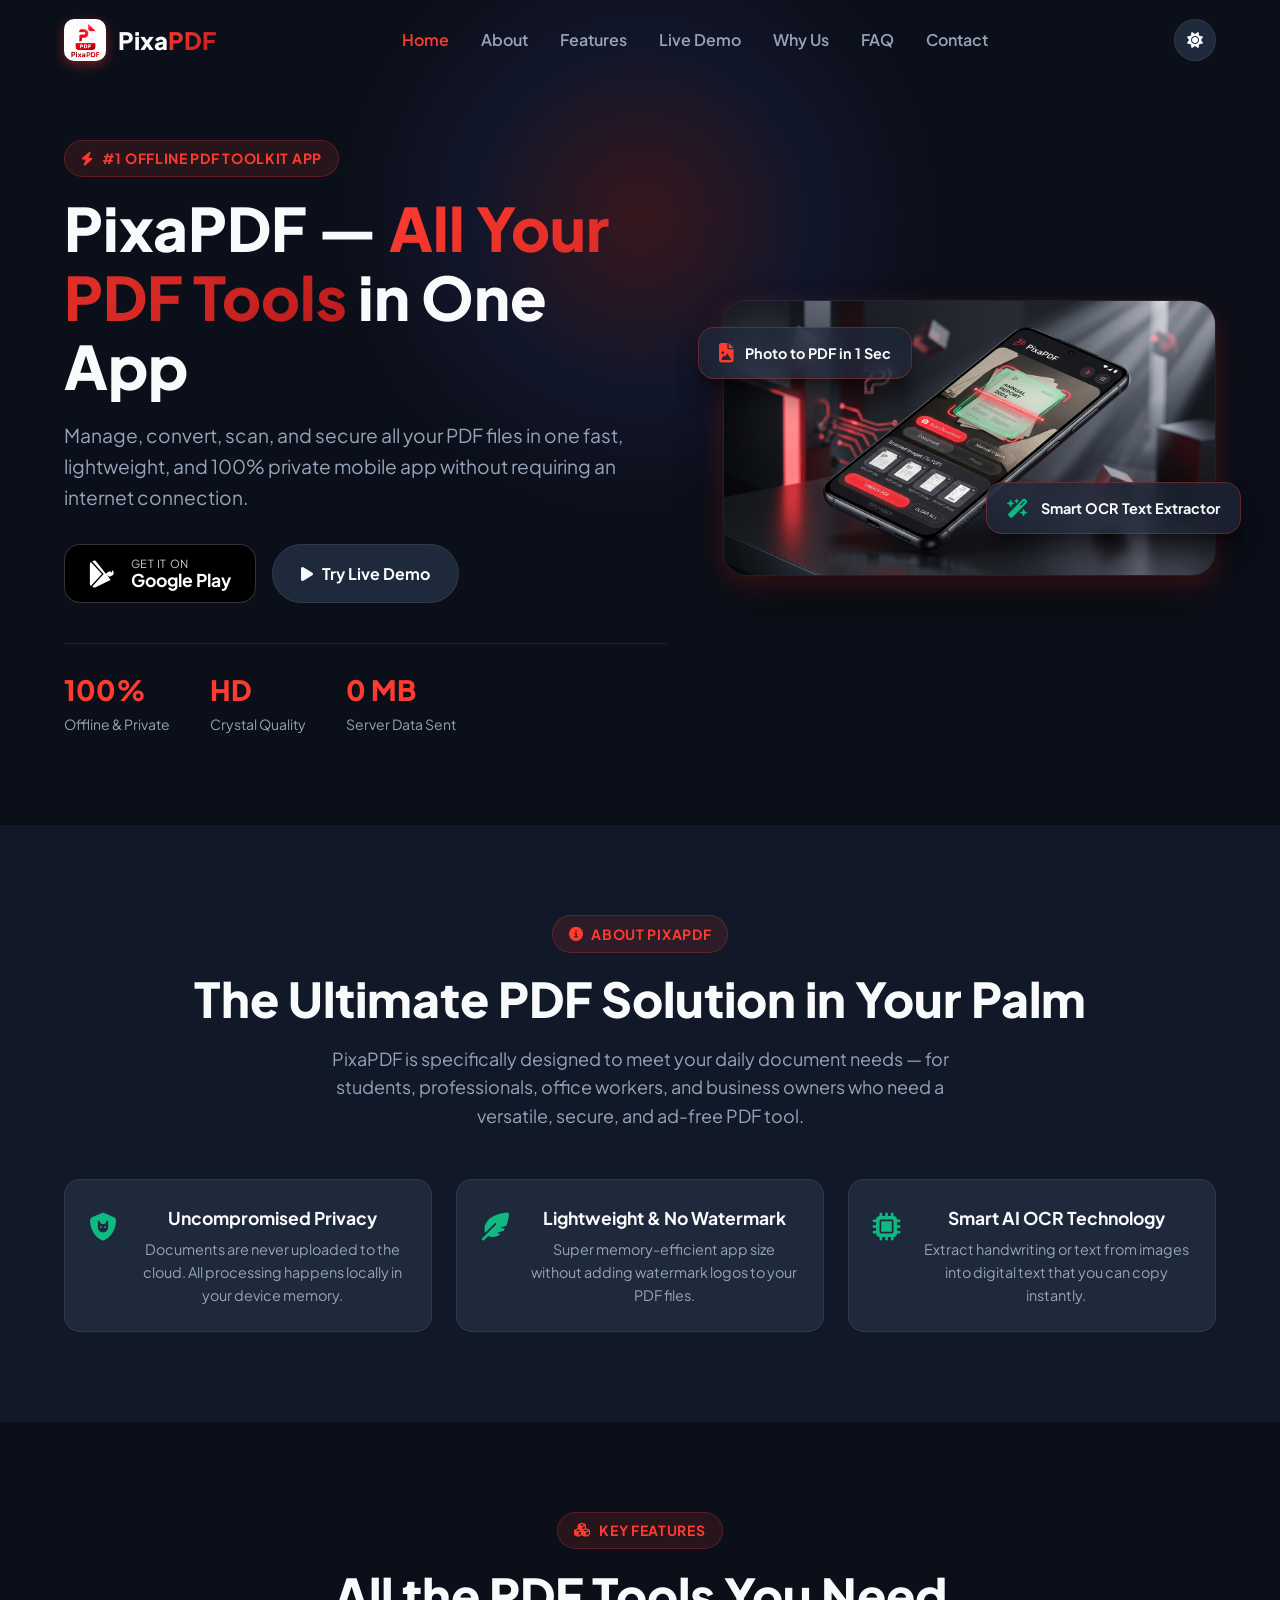
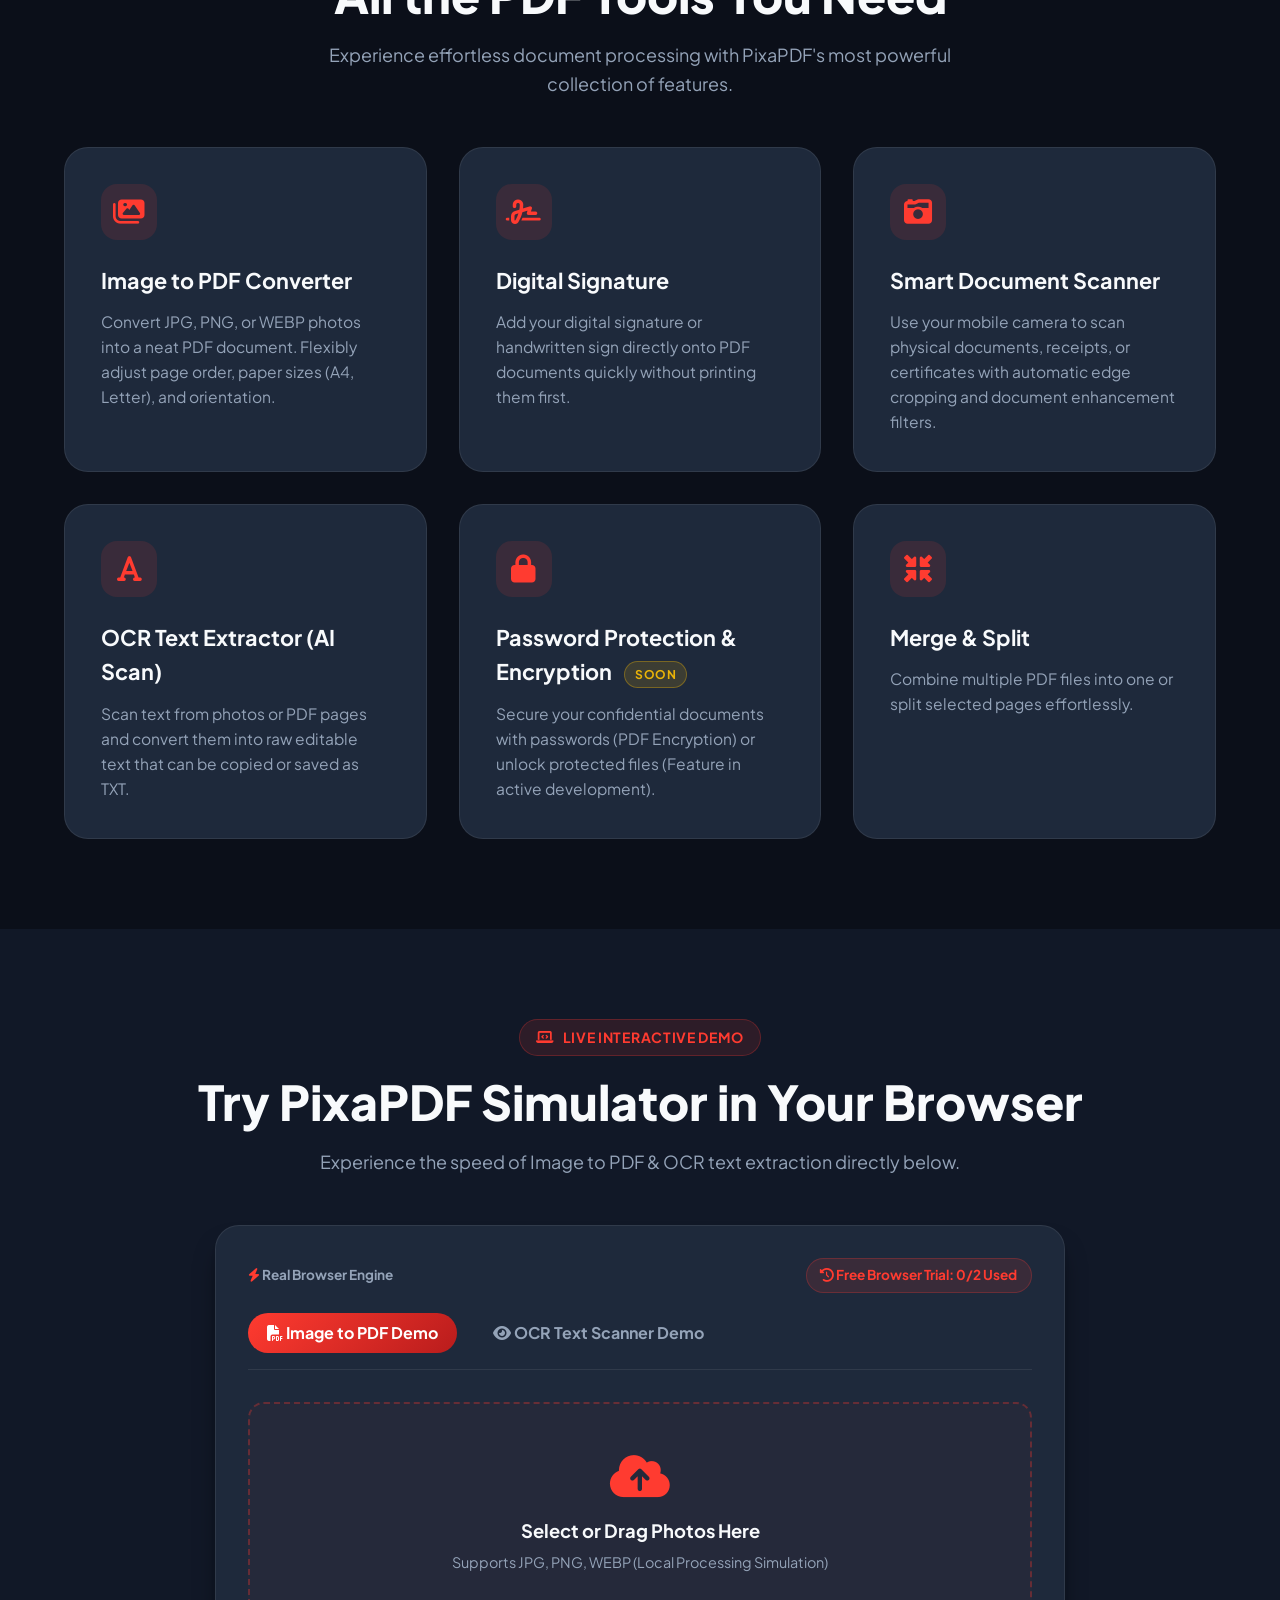
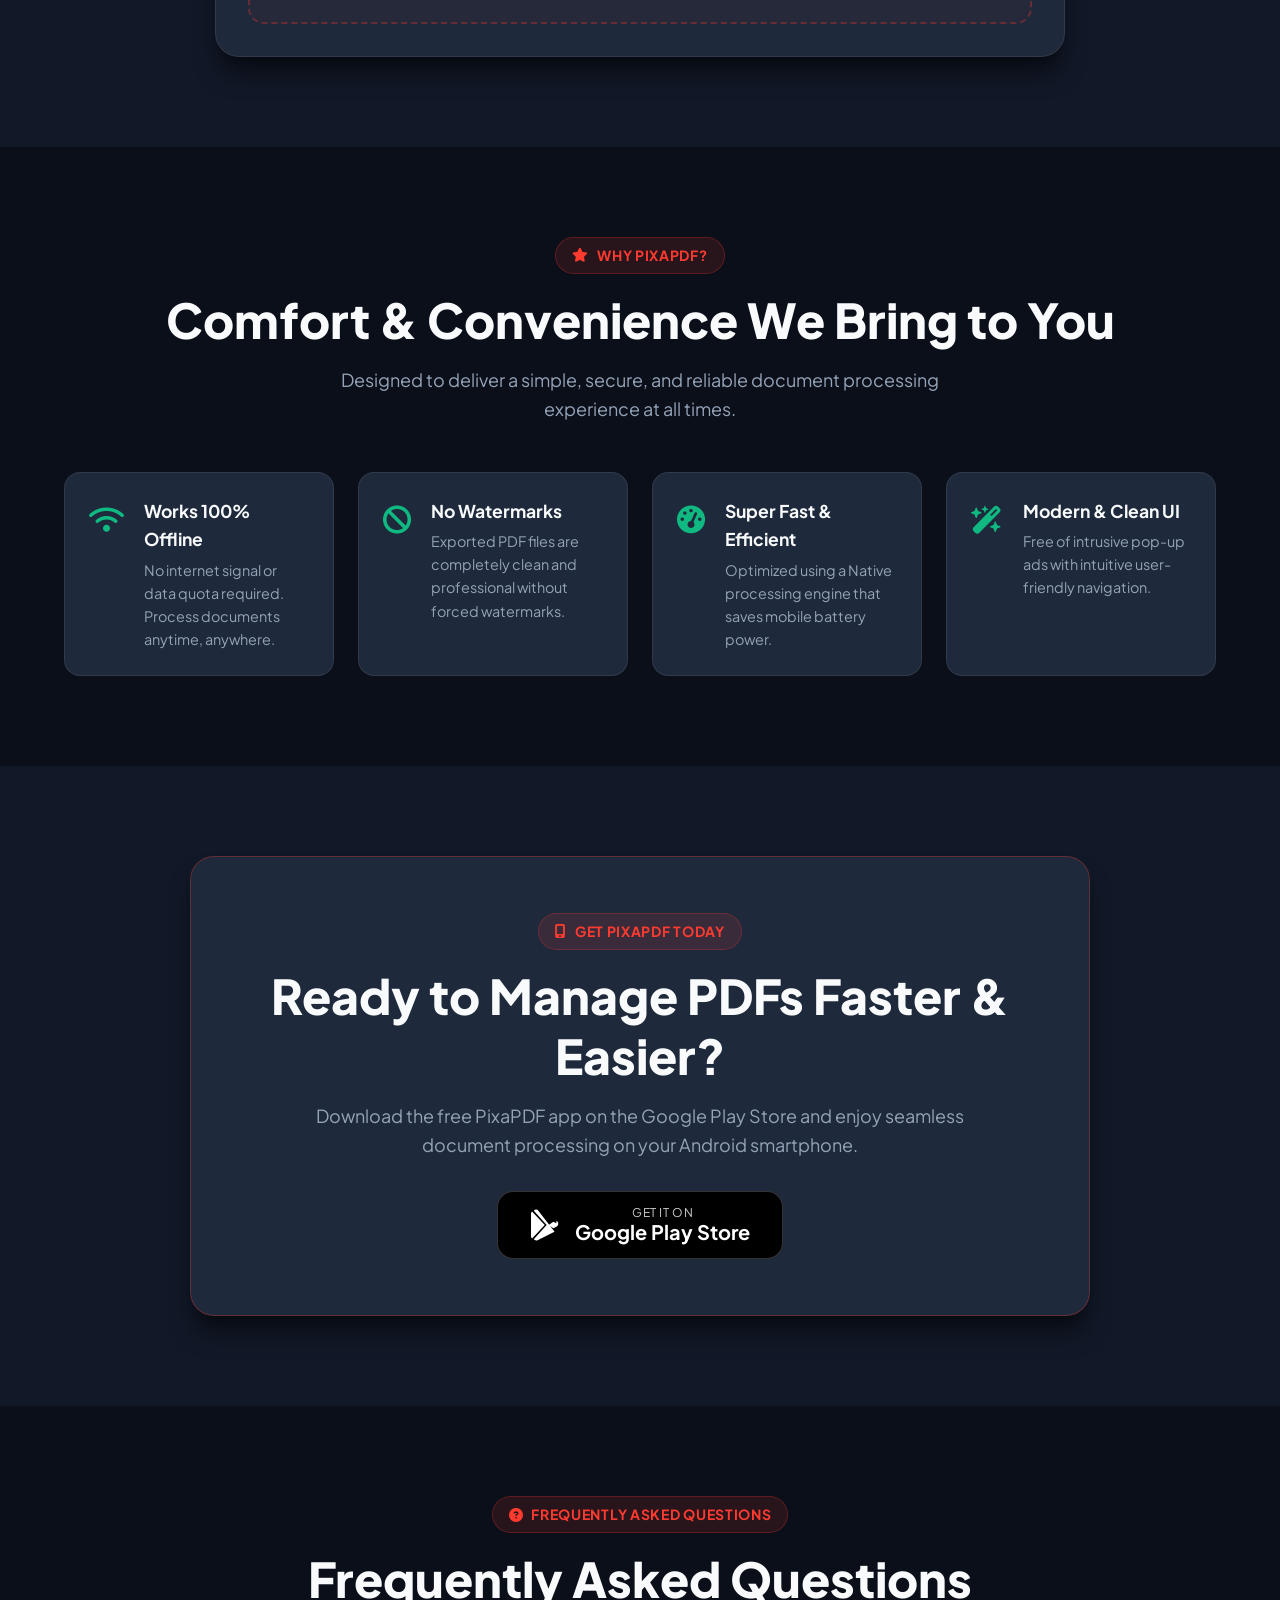
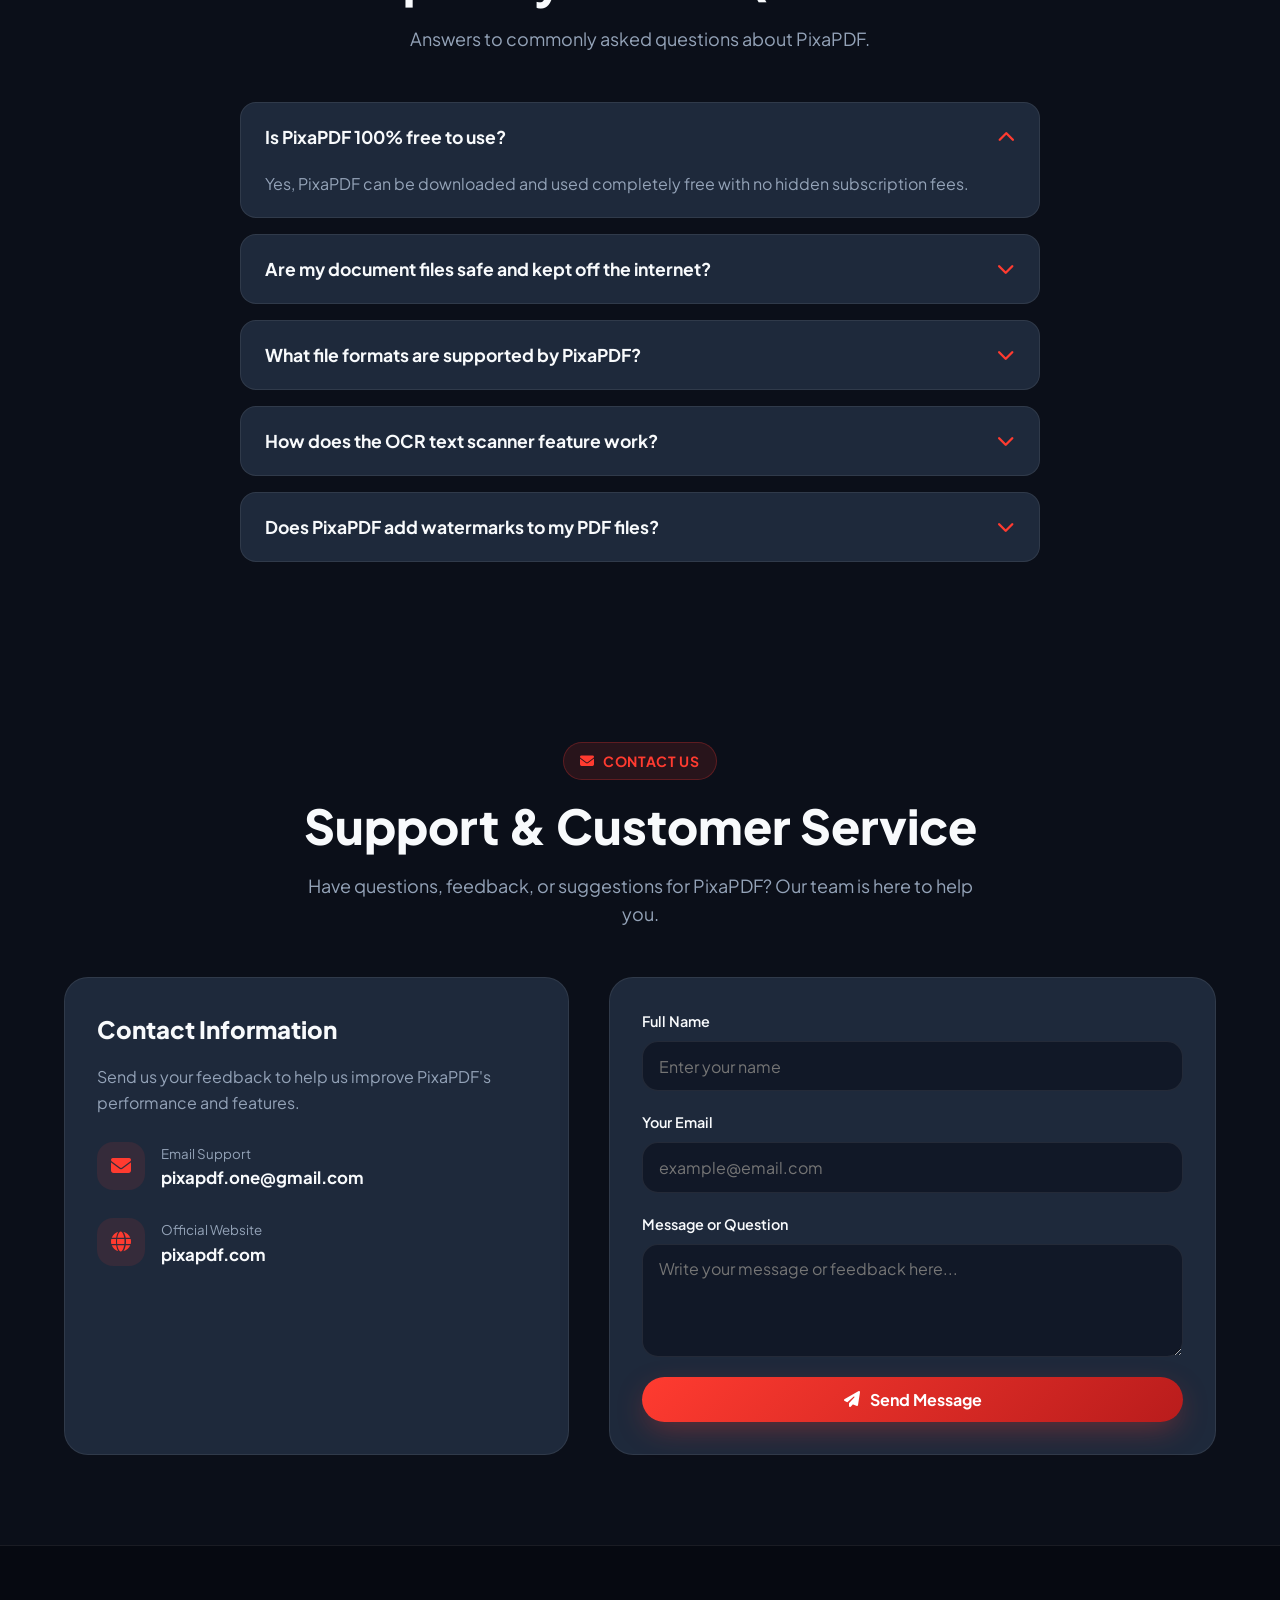
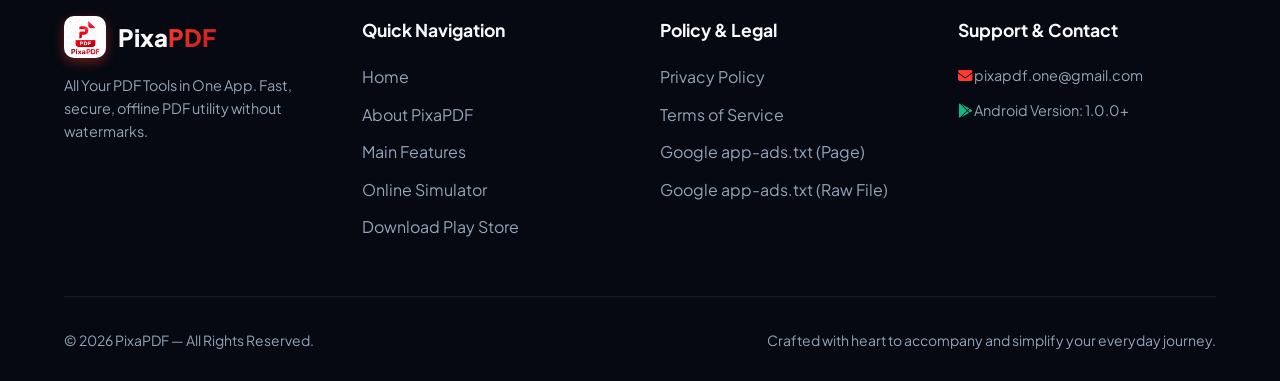
==== index.html @ 3b2b2eb4 "Add real browser PDF generator and 2-trial limit redirecting to Google Play Store" ====
<!DOCTYPE html>
<html lang="en" data-theme="dark">

<head>
  <meta charset="UTF-8">
  <meta name="viewport" content="width=device-width, initial-scale=1.0">
  <title>PixaPDF — All Your PDF Tools in One App | Official Website</title>
  <meta name="description"
    content="Official Website for PixaPDF. Versatile PDF processor app: Image to PDF conversion, Digital Signature, Document Scanner, OCR Text Extraction, PDF Compression, Encryption, & Merge — 100% offline & fast.">
  <meta name="keywords"
    content="PixaPDF, Image to PDF, PDF Signature, Digital Signature, Document Scanner, OCR Text Scanner, PDF Converter, Android PDF App">

  <!-- Open Graph / Social Media -->
  <meta property="og:title" content="PixaPDF — All Your PDF Tools in One App">
  <meta property="og:description"
    content="Free versatile PDF processor app: Image to PDF conversion, document scanning, OCR, and compression without internet.">
  <meta property="og:image" content="assets/images/hero_mockup.png">
  <meta property="og:type" content="website">

  <!-- Font Awesome Icons & Custom Stylesheet -->
  <link rel="stylesheet" href="https://cdnjs.cloudflare.com/ajax/libs/font-awesome/6.4.0/css/all.min.css">
  <link rel="stylesheet" href="css/style.css">
  <link rel="shortcut icon" href="assets/images/pixa_pdf_logo.png" type="image/png">
</head>

<body>

  <!-- ==========================================
       HEADER & NAVIGATION
       ========================================== -->
  <header class="header" id="mainHeader">
    <div class="container nav-container">
      <a href="#home" class="logo-brand">
        <img src="assets/images/pixa_pdf_logo.png" alt="PixaPDF Logo Icon">
        <span>Pixa<span class="gradient-text">PDF</span></span>
      </a>

      <ul class="nav-menu" id="navMenu">
        <li><a href="#home" class="nav-link active">Home</a></li>
        <li><a href="#about" class="nav-link">About</a></li>
        <li><a href="#features" class="nav-link">Features</a></li>
        <li><a href="#simulator" class="nav-link">Live Demo</a></li>
        <li><a href="#why-us" class="nav-link">Why Us</a></li>
        <li><a href="#faq" class="nav-link">FAQ</a></li>
        <li><a href="#contact" class="nav-link">Contact</a></li>
      </ul>

      <div class="nav-actions">
        <button class="theme-btn" id="themeToggleBtn" title="Switch Theme">
          <i class="fa-solid fa-sun"></i>
        </button>

        <button class="mobile-toggle" id="mobileMenuToggle" aria-label="Toggle Navigation">
          <i class="fa-solid fa-bars"></i>
        </button>
      </div>
    </div>
  </header>

  <!-- ==========================================
       HERO SECTION
       ========================================== -->
  <section class="hero" id="home">
    <div class="hero-glow"></div>
    <div class="container hero-grid">

      <div class="hero-content">
        <div class="section-badge">
          <i class="fa-solid fa-bolt"></i> #1 Offline PDF Toolkit App
        </div>
        <h1>PixaPDF — <span class="gradient-text">All Your PDF Tools</span> in One App</h1>
        <p>
          Manage, convert, scan, and secure all your PDF files in one fast, lightweight, and 100%
          private mobile app without requiring an internet connection.
        </p>

        <div class="hero-buttons">
          <a href="https://play.google.com/store/apps/details?id=com.onewanta.files_tools" target="_blank"
            class="playstore-badge">
            <svg viewBox="0 0 512 512" fill="currentColor">
              <path
                d="M99.617 8.057a50.091 50.091 0 00-38.867 18.24L267.143 256 60.75 485.703a50.08 50.08 0 0038.867 18.24 50.04 50.04 0 0021.054-4.606l270.932-135.466 2.378-1.189L120.67 12.663a50.05 50.05 0 00-21.053-4.606zM32.8 38.35A49.88 49.88 0 0016 74.07v363.86c0 14.15 5.92 26.92 16.8 35.72L235.8 256 32.8 38.35zm389.043 189.624l-48.435-24.218L298.49 256l74.918 52.244 48.435-24.218c18.57-9.285 30.157-27.818 30.157-48.051s-11.587-38.766-30.157-48.051z" />
            </svg>
            <div class="playstore-text">
              <span>GET IT ON</span>
              <span>Google Play</span>
            </div>
          </a>

          <a href="#simulator" class="btn btn-secondary">
            <i class="fa-solid fa-play"></i> Try Live Demo
          </a>
        </div>

        <div class="hero-stats">
          <div class="stat-item">
            <h4>100%</h4>
            <p>Offline & Private</p>
          </div>
          <div class="stat-item">
            <h4>HD</h4>
            <p>Crystal Quality</p>
          </div>
          <div class="stat-item">
            <h4>0 MB</h4>
            <p>Server Data Sent</p>
          </div>
        </div>
      </div>

      <div class="hero-mockup-wrapper">
        <div class="floating-card card-1">
          <i class="fa-solid fa-file-image" style="color: var(--primary); font-size: 1.2rem;"></i>
          <span>Photo to PDF in 1 Sec</span>
        </div>
        <div class="floating-card card-2">
          <i class="fa-solid fa-wand-magic-sparkles" style="color: var(--accent-teal); font-size: 1.2rem;"></i>
          <span>Smart OCR Text Extractor</span>
        </div>

        <img src="assets/images/hero_mockup.png" alt="PixaPDF App Screenshot Mockup" class="mockup-img">
      </div>

    </div>
  </section>

  <!-- ==========================================
       ABOUT PIXAPDF SECTION
       ========================================== -->
  <section class="section bg-surface" id="about">
    <div class="container text-center">
      <div class="section-badge"><i class="fa-solid fa-circle-info"></i> About PixaPDF</div>
      <h2 class="section-title">The Ultimate PDF Solution in Your Palm</h2>
      <p class="section-subtitle">
        PixaPDF is specifically designed to meet your daily document needs — for students, professionals,
        office workers, and business owners who need a versatile, secure, and ad-free PDF tool.
      </p>

      <div class="advantages-grid" style="margin-top: 2rem;">
        <div class="adv-item">
          <div class="adv-icon"><i class="fa-solid fa-shield-cat"></i></div>
          <div class="adv-info">
            <h4>Uncompromised Privacy</h4>
            <p>Documents are never uploaded to the cloud. All processing happens locally in your device memory.</p>
          </div>
        </div>
        <div class="adv-item">
          <div class="adv-icon"><i class="fa-solid fa-feather-pointed"></i></div>
          <div class="adv-info">
            <h4>Lightweight & No Watermark</h4>
            <p>Super memory-efficient app size without adding watermark logos to your PDF files.</p>
          </div>
        </div>
        <div class="adv-item">
          <div class="adv-icon"><i class="fa-solid fa-microchip"></i></div>
          <div class="adv-info">
            <h4>Smart AI OCR Technology</h4>
            <p>Extract handwriting or text from images into digital text that you can copy instantly.</p>
          </div>
        </div>
      </div>
    </div>
  </section>

  <!-- ==========================================
       FEATURES SECTION
       ========================================== -->
  <section class="section" id="features">
    <div class="container">
      <div class="text-center">
        <div class="section-badge"><i class="fa-solid fa-cubes"></i> Key Features</div>
        <h2 class="section-title">All the PDF Tools You Need</h2>
        <p class="section-subtitle">
          Experience effortless document processing with PixaPDF's most powerful collection of features.
        </p>
      </div>

      <div class="features-grid">
        <!-- Feature 1 -->
        <div class="feature-card">
          <div class="feature-icon"><i class="fa-solid fa-images"></i></div>
          <h3>Image to PDF Converter</h3>
          <p>Convert JPG, PNG, or WEBP photos into a neat PDF document. Flexibly adjust page order, paper sizes
            (A4, Letter), and orientation.</p>
        </div>

        <!-- Feature 2 -->
        <div class="feature-card">
          <div class="feature-icon"><i class="fa-solid fa-signature"></i></div>
          <h3>Digital Signature</h3>
          <p>Add your digital signature or handwritten sign directly onto PDF documents quickly without printing them first.</p>
        </div>

        <!-- Feature 3 -->
        <div class="feature-card">
          <div class="feature-icon"><i class="fa-solid fa-camera-retro"></i></div>
          <h3>Smart Document Scanner</h3>
          <p>Use your mobile camera to scan physical documents, receipts, or certificates with automatic edge cropping
            and document enhancement filters.</p>
        </div>

        <!-- Feature 4 -->
        <div class="feature-card">
          <div class="feature-icon"><i class="fa-solid fa-font"></i></div>
          <h3>OCR Text Extractor (AI Scan)</h3>
          <p>Scan text from photos or PDF pages and convert them into raw editable text that can be copied or
            saved as TXT.</p>
        </div>

        <!-- Feature 5 -->
        <div class="feature-card">
          <div class="feature-icon"><i class="fa-solid fa-lock"></i></div>
          <h3>Password Protection & Encryption <span class="badge-soon">Soon</span></h3>
          <p>Secure your confidential documents with passwords (PDF Encryption) or unlock protected files
            (Feature in active development).</p>
        </div>

        <!-- Feature 6 -->
        <div class="feature-card">
          <div class="feature-icon"><i class="fa-solid fa-minimize"></i></div>
          <h3>Merge & Split</h3>
          <p>Combine multiple PDF files into one or split selected pages effortlessly.</p>
        </div>
      </div>
    </div>
  </section>

  <!-- ==========================================
       INTERACTIVE TOOL SIMULATOR DEMO
       ========================================== -->
  <section class="section bg-surface" id="simulator">
    <div class="container">
      <div class="text-center">
        <div class="section-badge"><i class="fa-solid fa-laptop-code"></i> Live Interactive Demo</div>
        <h2 class="section-title">Try PixaPDF Simulator in Your Browser</h2>
        <p class="section-subtitle">
          Experience the speed of Image to PDF & OCR text extraction directly below.
        </p>
      </div>

      <div class="simulator-box" style="max-width: 850px; margin: 0 auto;">
        <div style="display: flex; justify-content: space-between; align-items: center; margin-bottom: 1.25rem; flex-wrap: wrap; gap: 0.5rem;">
          <span style="font-size: 0.85rem; font-weight: 700; color: var(--text-muted);"><i class="fa-solid fa-bolt" style="color: var(--primary);"></i> Real Browser Engine</span>
          <span id="trialCounterBadge" style="font-size: 0.85rem; font-weight: 700; background: rgba(255, 59, 48, 0.12); color: var(--primary); padding: 0.35rem 0.85rem; border-radius: 20px; border: 1px solid rgba(255, 59, 48, 0.25);">
            <i class="fa-solid fa-clock-rotate-left"></i> Free Browser Trial: <span id="trialCountText">0</span>/2 Used
          </span>
        </div>

        <div class="simulator-tabs">
          <button class="sim-tab active" id="tabImgToPdf">
            <i class="fa-solid fa-file-pdf"></i> Image to PDF Demo
          </button>
          <button class="sim-tab" id="tabOcr">
            <i class="fa-solid fa-eye"></i> OCR Text Scanner Demo
          </button>
        </div>

        <input type="file" id="simFileInput" accept="image/*" style="display: none;">

        <div class="sim-dropzone" id="simDropzone">
          <i class="fa-solid fa-cloud-arrow-up"></i>
          <h4 style="font-size: 1.15rem; font-weight: 700; margin-bottom: 0.35rem;">Select or Drag Photos Here</h4>
          <p style="color: var(--text-muted); font-size: 0.9rem;">Supports JPG, PNG, WEBP (Local Processing Simulation)</p>
        </div>

        <div class="sim-preview-area" id="simPreviewArea">
          <div id="simResultContent"></div>
        </div>
      </div>
    </div>
  </section>

  <!-- ==========================================
       WHY US SECTION
       ========================================== -->
  <section class="section" id="why-us">
    <div class="container">
      <div class="text-center">
        <div class="section-badge"><i class="fa-solid fa-star"></i> Why PixaPDF?</div>
        <h2 class="section-title">Comfort & Convenience We Bring to You</h2>
        <p class="section-subtitle">
          Designed to deliver a simple, secure, and reliable document processing experience at all times.
        </p>
      </div>

      <div class="advantages-grid">
        <div class="adv-item">
          <div class="adv-icon"><i class="fa-solid fa-wifi"></i></div>
          <div class="adv-info">
            <h4>Works 100% Offline</h4>
            <p>No internet signal or data quota required. Process documents anytime, anywhere.</p>
          </div>
        </div>

        <div class="adv-item">
          <div class="adv-icon"><i class="fa-solid fa-ban"></i></div>
          <div class="adv-info">
            <h4>No Watermarks</h4>
            <p>Exported PDF files are completely clean and professional without forced watermarks.</p>
          </div>
        </div>

        <div class="adv-item">
          <div class="adv-icon"><i class="fa-solid fa-gauge-high"></i></div>
          <div class="adv-info">
            <h4>Super Fast & Efficient</h4>
            <p>Optimized using a Native processing engine that saves mobile battery power.</p>
          </div>
        </div>

        <div class="adv-item">
          <div class="adv-icon"><i class="fa-solid fa-wand-magic-sparkles"></i></div>
          <div class="adv-info">
            <h4>Modern & Clean UI</h4>
            <p>Free of intrusive pop-up ads with intuitive user-friendly navigation.</p>
          </div>
        </div>
      </div>
    </div>
  </section>

  <!-- ==========================================
       DOWNLOAD APP SECTION
       ========================================== -->
  <section class="section bg-surface text-center" id="download">
    <div class="container">
      <div
        style="background: var(--bg-card); border: 1px solid var(--border-glow); padding: 3.5rem 2rem; border-radius: var(--radius-lg); box-shadow: var(--shadow-lg); max-width: 900px; margin: 0 auto; position: relative; overflow: hidden;">
        <div class="section-badge"><i class="fa-solid fa-mobile-screen"></i> Get PixaPDF Today</div>
        <h2 class="section-title">Ready to Manage PDFs Faster & Easier?</h2>
        <p class="section-subtitle" style="margin-bottom: 2rem;">
          Download the free PixaPDF app on the Google Play Store and enjoy seamless document processing on your Android smartphone.
        </p>

        <div style="display: flex; justify-content: center; gap: 1.5rem; flex-wrap: wrap; align-items: center;">
          <a href="https://play.google.com/store/apps/details?id=com.onewanta.files_tools" target="_blank"
            class="playstore-badge" style="padding: 0.85rem 2rem;">
            <svg viewBox="0 0 512 512" fill="currentColor" style="width: 32px; height: 32px;">
              <path
                d="M99.617 8.057a50.091 50.091 0 00-38.867 18.24L267.143 256 60.75 485.703a50.08 50.08 0 0038.867 18.24 50.04 50.04 0 0021.054-4.606l270.932-135.466 2.378-1.189L120.67 12.663a50.05 50.05 0 00-21.053-4.606zM32.8 38.35A49.88 49.88 0 0016 74.07v363.86c0 14.15 5.92 26.92 16.8 35.72L235.8 256 32.8 38.35zm389.043 189.624l-48.435-24.218L298.49 256l74.918 52.244 48.435-24.218c18.57-9.285 30.157-27.818 30.157-48.051s-11.587-38.766-30.157-48.051z" />
            </svg>
            <div class="playstore-text">
              <span style="font-size: 0.75rem;">GET IT ON</span>
              <span style="font-size: 1.25rem;">Google Play Store</span>
            </div>
          </a>
        </div>
      </div>
    </div>
  </section>

  <!-- ==========================================
       FAQ SECTION
       ========================================== -->
  <section class="section" id="faq">
    <div class="container">
      <div class="text-center">
        <div class="section-badge"><i class="fa-solid fa-circle-question"></i> Frequently Asked Questions</div>
        <h2 class="section-title">Frequently Asked Questions</h2>
        <p class="section-subtitle">
          Answers to commonly asked questions about PixaPDF.
        </p>
      </div>

      <div class="faq-container">
        <!-- Q1 -->
        <div class="faq-item open">
          <div class="faq-header">
            <span>Is PixaPDF 100% free to use?</span>
            <i class="fa-solid fa-chevron-down"></i>
          </div>
          <div class="faq-body">
            Yes, PixaPDF can be downloaded and used completely free with no hidden subscription fees.
          </div>
        </div>

        <!-- Q2 -->
        <div class="faq-item">
          <div class="faq-header">
            <span>Are my document files safe and kept off the internet?</span>
            <i class="fa-solid fa-chevron-down"></i>
          </div>
          <div class="faq-body">
            Absolutely safe! PixaPDF operates 100% offline in your phone's memory. Your documents are never uploaded or stored on any external server.
          </div>
        </div>

        <!-- Q3 -->
        <div class="faq-item">
          <div class="faq-header">
            <span>What file formats are supported by PixaPDF?</span>
            <i class="fa-solid fa-chevron-down"></i>
          </div>
          <div class="faq-body">
            PixaPDF supports popular image formats like JPG, JPEG, PNG, WEBP, as well as PDF documents for conversion and extraction.
          </div>
        </div>

        <!-- Q4 -->
        <div class="faq-item">
          <div class="faq-header">
            <span>How does the OCR text scanner feature work?</span>
            <i class="fa-solid fa-chevron-down"></i>
          </div>
          <div class="faq-body">
            The OCR feature uses local AI intelligence to detect text characters in photos or scanned documents, converting them into plain text that you can freely copy.
          </div>
        </div>

        <!-- Q5 -->
        <div class="faq-item">
          <div class="faq-header">
            <span>Does PixaPDF add watermarks to my PDF files?</span>
            <i class="fa-solid fa-chevron-down"></i>
          </div>
          <div class="faq-body">
            Not at all. All generated PDF files belong purely to you with no added watermarks or logos from PixaPDF.
          </div>
        </div>
      </div>
    </div>
  </section>

  <!-- ==========================================
       CONTACT & SUPPORT
       ========================================== -->
  <section class="section" id="contact">
    <div class="container">
      <div class="text-center">
        <div class="section-badge"><i class="fa-solid fa-envelope"></i> Contact Us</div>
        <h2 class="section-title">Support & Customer Service</h2>
        <p class="section-subtitle">
          Have questions, feedback, or suggestions for PixaPDF? Our team is here to help you.
        </p>
      </div>

      <div class="contact-grid">
        <div class="contact-info-card">
          <h3 style="font-size: 1.5rem; font-weight: 800; margin-bottom: 1rem;">Contact Information</h3>
          <p style="color: var(--text-muted);">
            Send us your feedback to help us improve PixaPDF's performance and features.
          </p>

          <div class="contact-method">
            <div class="contact-icon"><i class="fa-solid fa-envelope"></i></div>
            <div>
              <small style="color: var(--text-muted);">Email Support</small>
              <h4 style="font-size: 1.05rem;">pixapdf.one@gmail.com</h4>
            </div>
          </div>

          <div class="contact-method">
            <div class="contact-icon"><i class="fa-solid fa-globe"></i></div>
            <div>
              <small style="color: var(--text-muted);">Official Website</small>
              <h4 style="font-size: 1.05rem;">pixapdf.com</h4>
            </div>
          </div>
        </div>

        <form class="contact-form" id="contactForm">
          <div class="form-group">
            <label for="contactName">Full Name</label>
            <input type="text" id="contactName" class="form-control" placeholder="Enter your name" required>
          </div>

          <div class="form-group">
            <label for="contactEmail">Your Email</label>
            <input type="email" id="contactEmail" class="form-control" placeholder="example@email.com" required>
          </div>

          <div class="form-group">
            <label for="contactMessage">Message or Question</label>
            <textarea id="contactMessage" class="form-control" rows="4"
              placeholder="Write your message or feedback here..." required></textarea>
          </div>

          <button type="submit" class="btn btn-primary">
            <i class="fa-solid fa-paper-plane"></i> Send Message
          </button>
        </form>
      </div>
    </div>
  </section>

  <!-- ==========================================
       FOOTER
       ========================================== -->
  <footer class="footer">
    <div class="container">
      <div class="footer-grid">
        <div class="footer-col">
          <a href="#home" class="logo-brand" style="margin-bottom: 1rem;">
            <img src="assets/images/pixa_pdf_logo.png" alt="PixaPDF Logo">
            <span>Pixa<span class="gradient-text">PDF</span></span>
          </a>
          <p style="font-size: 0.9rem;">
            All Your PDF Tools in One App. Fast, secure, offline PDF utility without watermarks.
          </p>
        </div>

        <div class="footer-col">
          <h4>Quick Navigation</h4>
          <ul class="footer-links">
            <li><a href="#home">Home</a></li>
            <li><a href="#about">About PixaPDF</a></li>
            <li><a href="#features">Main Features</a></li>
            <li><a href="#simulator">Online Simulator</a></li>
            <li><a href="#download">Download Play Store</a></li>
          </ul>
        </div>

        <div class="footer-col">
          <h4>Policy & Legal</h4>
          <ul class="footer-links">
            <li><a href="privacy.html" target="_blank">Privacy Policy</a></li>
            <li><a href="terms.html" target="_blank">Terms of Service</a></li>
            <li><a href="app-ads-info.html" target="_blank">Google app-ads.txt (Page)</a></li>
            <li><a href="app-ads.txt" target="_blank">Google app-ads.txt (Raw File)</a></li>
          </ul>
        </div>

        <div class="footer-col">
          <h4>Support & Contact</h4>
          <p style="font-size: 0.9rem; margin-bottom: 0.75rem;"><i class="fa-solid fa-envelope"
              style="color: var(--primary);"></i> pixapdf.one@gmail.com</p>
          <p style="font-size: 0.9rem;"><i class="fa-brands fa-google-play" style="color: var(--accent-teal);"></i>
            Android Version: 1.0.0+</p>
        </div>
      </div>

      <div class="footer-bottom">
        <p>&copy; 2026 PixaPDF — All Rights Reserved.</p>
        <p>Crafted with heart to accompany and simplify your everyday journey.</p>
      </div>
    </div>
  </footer>

  <!-- Main JavaScript File -->
  <script src="js/main.js"></script>
</body>

</html>
---- css/style.css ----
/* ==========================================================================
   PixaPDF — Official Landing Page Stylesheet
   Design System: Modern Glassmorphism, Vibrant PDF Red & Indigo Accents, Dual Theme
   ========================================================================== */

@import url('https://fonts.googleapis.com/css2?family=Plus+Jakarta+Sans:wght@400;500;600;700;800&display=swap');

/* --- Root CSS Variables --- */
:root {
  /* Color Palette - Dark Mode (Default) */
  --bg-main: #0B0F19;
  --bg-surface: #111827;
  --bg-card: #1E293B;
  --bg-glass: rgba(30, 41, 59, 0.7);
  --border-color: rgba(255, 255, 255, 0.08);
  --border-glow: rgba(255, 59, 48, 0.3);

  --text-main: #F8FAFC;
  --text-muted: #94A3B8;
  --text-inverse: #0F172A;

  /* Brand Colors */
  --primary: #FF3B30;
  --primary-hover: #E02828;
  --primary-gradient: linear-gradient(135deg, #FF3B30 0%, #B91C1C 100%);
  --secondary: #6366F1;
  --secondary-gradient: linear-gradient(135deg, #6366F1 0%, #8B5CF6 100%);
  --accent-teal: #10B981;

  /* Effects */
  --shadow-sm: 0 4px 6px -1px rgba(0, 0, 0, 0.3);
  --shadow-lg: 0 20px 25px -5px rgba(0, 0, 0, 0.5), 0 8px 10px -6px rgba(0, 0, 0, 0.3);
  --shadow-primary: 0 10px 30px -5px rgba(255, 59, 48, 0.35);
  --radius-sm: 8px;
  --radius-md: 16px;
  --radius-lg: 24px;
  --radius-full: 9999px;
  --transition: all 0.3s cubic-bezier(0.4, 0, 0.2, 1);
}

/* --- Light Theme Overrides --- */
[data-theme="light"] {
  --bg-main: #F8FAFC;
  --bg-surface: #FFFFFF;
  --bg-card: #FFFFFF;
  --bg-glass: rgba(255, 255, 255, 0.85);
  --border-color: rgba(15, 23, 42, 0.08);
  --border-glow: rgba(255, 59, 48, 0.25);

  --text-main: #0F172A;
  --text-muted: #64748B;
  --text-inverse: #FFFFFF;

  --shadow-sm: 0 4px 6px -1px rgba(0, 0, 0, 0.05);
  --shadow-lg: 0 20px 25px -5px rgba(15, 23, 42, 0.1);
}

/* --- Reset & Base --- */
*, *::before, *::after {
  box-sizing: border-box;
  margin: 0;
  padding: 0;
}

html {
  scroll-behavior: smooth;
  font-family: 'Plus Jakarta Sans', sans-serif;
  background-color: var(--bg-main);
  color: var(--text-main);
  line-height: 1.6;
}

body {
  overflow-x: hidden;
  min-height: 100vh;
  transition: background-color 0.3s ease, color 0.3s ease;
}

a {
  color: inherit;
  text-decoration: none;
}

button, input, textarea {
  font-family: inherit;
  font-size: inherit;
}

img {
  max-width: 100%;
  height: auto;
  display: block;
}

.container {
  max-width: 1200px;
  margin: 0 auto;
  padding: 0 1.5rem;
}

/* --- Typography Helpers --- */
.gradient-text {
  background: var(--primary-gradient);
  -webkit-background-clip: text;
  -webkit-text-fill-color: transparent;
}

.section-badge {
  display: inline-flex;
  align-items: center;
  gap: 0.5rem;
  padding: 0.4rem 1rem;
  background: rgba(255, 59, 48, 0.12);
  border: 1px solid rgba(255, 59, 48, 0.25);
  color: var(--primary);
  border-radius: var(--radius-full);
  font-size: 0.875rem;
  font-weight: 700;
  letter-spacing: 0.05em;
  text-transform: uppercase;
  margin-bottom: 1rem;
}

.section-title {
  font-size: 2.25rem;
  font-weight: 800;
  line-height: 1.25;
  margin-bottom: 1rem;
}

@media (min-width: 768px) {
  .section-title { font-size: 3rem; }
}

.section-subtitle {
  color: var(--text-muted);
  font-size: 1.125rem;
  max-width: 680px;
  margin: 0 auto 3rem auto;
}

.text-center { text-align: center; }

/* --- Navbar Header --- */
.header {
  position: fixed;
  top: 0;
  left: 0;
  width: 100%;
  z-index: 1000;
  transition: var(--transition);
  background: transparent;
}

.header.scrolled {
  background: var(--bg-glass);
  backdrop-filter: blur(16px);
  -webkit-backdrop-filter: blur(16px);
  border-bottom: 1px solid var(--border-color);
  box-shadow: var(--shadow-sm);
}

.nav-container {
  display: flex;
  align-items: center;
  justify-content: space-between;
  height: 80px;
}

.logo-brand {
  display: flex;
  align-items: center;
  gap: 0.75rem;
  font-size: 1.5rem;
  font-weight: 800;
  color: var(--text-main);
}

.logo-brand img {
  width: 42px;
  height: 42px;
  border-radius: 10px;
  box-shadow: 0 4px 12px rgba(255, 59, 48, 0.4);
}

.nav-menu {
  display: flex;
  align-items: center;
  gap: 2rem;
  list-style: none;
}

.nav-link {
  font-weight: 600;
  color: var(--text-muted);
  transition: var(--transition);
  position: relative;
}

.nav-link:hover, .nav-link.active {
  color: var(--primary);
}

.nav-actions {
  display: flex;
  align-items: center;
  gap: 1rem;
}

/* Theme Toggle Btn */
.theme-btn {
  background: var(--bg-card);
  border: 1px solid var(--border-color);
  color: var(--text-main);
  width: 42px;
  height: 42px;
  border-radius: var(--radius-full);
  display: flex;
  align-items: center;
  justify-content: center;
  cursor: pointer;
  transition: var(--transition);
}

.theme-btn:hover {
  border-color: var(--primary);
  color: var(--primary);
  transform: rotate(15deg);
}

/* Buttons */
.btn {
  display: inline-flex;
  align-items: center;
  justify-content: center;
  gap: 0.6rem;
  padding: 0.75rem 1.75rem;
  border-radius: var(--radius-full);
  font-weight: 700;
  cursor: pointer;
  transition: var(--transition);
  border: none;
  font-size: 1rem;
}

.btn-primary {
  background: var(--primary-gradient);
  color: #FFFFFF;
  box-shadow: var(--shadow-primary);
}

.btn-primary:hover {
  transform: translateY(-2px);
  box-shadow: 0 14px 35px -5px rgba(255, 59, 48, 0.5);
}

.btn-secondary {
  background: var(--bg-card);
  border: 1px solid var(--border-color);
  color: var(--text-main);
}

.btn-secondary:hover {
  border-color: var(--primary);
  color: var(--primary);
  transform: translateY(-2px);
}

.mobile-toggle {
  display: none;
  background: none;
  border: none;
  color: var(--text-main);
  font-size: 1.5rem;
  cursor: pointer;
}

/* --- Hero Section --- */
.hero {
  padding: 140px 0 90px 0;
  position: relative;
  overflow: hidden;
}

.hero-glow {
  position: absolute;
  top: -10%;
  left: 50%;
  transform: translateX(-50%);
  width: 600px;
  height: 600px;
  background: radial-gradient(circle, rgba(255, 59, 48, 0.18) 0%, rgba(99, 102, 241, 0.08) 40%, rgba(0, 0, 0, 0) 70%);
  z-index: -1;
  pointer-events: none;
  border-radius: 50%;
}

.hero-grid {
  display: grid;
  grid-template-columns: 1fr;
  gap: 3.5rem;
  align-items: center;
}

@media (min-width: 992px) {
  .hero-grid {
    grid-template-columns: 1.1fr 0.9fr;
  }
}

.hero-content h1 {
  font-size: 2.75rem;
  font-weight: 800;
  line-height: 1.15;
  margin-bottom: 1.25rem;
}

@media (min-width: 768px) {
  .hero-content h1 { font-size: 3.75rem; }
}

.hero-content p {
  font-size: 1.2rem;
  color: var(--text-muted);
  margin-bottom: 2rem;
  max-width: 580px;
}

.hero-buttons {
  display: flex;
  flex-wrap: wrap;
  gap: 1rem;
  margin-bottom: 2.5rem;
}

.playstore-badge {
  display: inline-flex;
  align-items: center;
  gap: 0.85rem;
  background: #000000;
  color: #FFFFFF;
  padding: 0.7rem 1.5rem;
  border-radius: var(--radius-md);
  border: 1px solid rgba(255, 255, 255, 0.2);
  transition: var(--transition);
}

.playstore-badge:hover {
  transform: translateY(-3px);
  box-shadow: 0 10px 25px rgba(0,0,0,0.5);
  border-color: var(--primary);
}

.playstore-badge svg {
  width: 28px;
  height: 28px;
}

.playstore-text {
  display: flex;
  flex-direction: column;
  line-height: 1.2;
}

.playstore-text span:first-child {
  font-size: 0.7rem;
  text-transform: uppercase;
  letter-spacing: 0.05em;
  opacity: 0.8;
}

.playstore-text span:last-child {
  font-size: 1.1rem;
  font-weight: 700;
}

/* Stats counter */
.hero-stats {
  display: flex;
  gap: 2.5rem;
  padding-top: 1.5rem;
  border-top: 1px solid var(--border-color);
}

.stat-item h4 {
  font-size: 1.75rem;
  font-weight: 800;
  color: var(--primary);
}

.stat-item p {
  font-size: 0.875rem;
  color: var(--text-muted);
  margin-bottom: 0;
}

.hero-mockup-wrapper {
  position: relative;
  text-align: center;
}

.mockup-img {
  border-radius: var(--radius-lg);
  box-shadow: 0 25px 50px -12px rgba(0, 0, 0, 0.6), var(--shadow-primary);
  border: 1px solid var(--border-color);
  transition: var(--transition);
}

.mockup-img:hover {
  transform: scale(1.02) translateY(-5px);
}

/* Floating feature pill on hero mockup */
.floating-card {
  position: absolute;
  padding: 0.85rem 1.25rem;
  background: var(--bg-glass);
  backdrop-filter: blur(12px);
  border: 1px solid var(--border-glow);
  border-radius: var(--radius-md);
  box-shadow: var(--shadow-lg);
  display: flex;
  align-items: center;
  gap: 0.75rem;
  font-weight: 700;
  font-size: 0.9rem;
  animation: float 4s ease-in-out infinite;
}

.floating-card.card-1 {
  top: 10%;
  left: -5%;
}

.floating-card.card-2 {
  bottom: 15%;
  right: -5%;
  animation-delay: 2s;
}

@keyframes float {
  0%, 100% { transform: translateY(0); }
  50% { transform: translateY(-10px); }
}

/* --- Section Layouts --- */
.section {
  padding: 90px 0;
}

.bg-surface {
  background: var(--bg-surface);
}

/* --- Features Grid --- */
.features-grid {
  display: grid;
  grid-template-columns: repeat(auto-fit, minmax(320px, 1fr));
  gap: 2rem;
}

.feature-card {
  background: var(--bg-card);
  border: 1px solid var(--border-color);
  padding: 2.25rem;
  border-radius: var(--radius-lg);
  transition: var(--transition);
  position: relative;
  overflow: hidden;
}

.feature-card:hover {
  transform: translateY(-6px);
  border-color: var(--border-glow);
  box-shadow: var(--shadow-lg);
}

.feature-icon {
  width: 56px;
  height: 56px;
  border-radius: var(--radius-md);
  background: rgba(255, 59, 48, 0.12);
  color: var(--primary);
  display: flex;
  align-items: center;
  justify-content: center;
  font-size: 1.75rem;
  margin-bottom: 1.5rem;
  transition: var(--transition);
}

.feature-card:hover .feature-icon {
  background: var(--primary-gradient);
  color: #FFFFFF;
  transform: scale(1.1);
}

.feature-card h3 {
  font-size: 1.35rem;
  font-weight: 700;
  margin-bottom: 0.75rem;
}

.feature-card p {
  color: var(--text-muted);
  font-size: 0.975rem;
  line-height: 1.6;
}

.badge-soon {
  display: inline-block;
  font-size: 0.75rem;
  font-weight: 700;
  text-transform: uppercase;
  letter-spacing: 0.5px;
  background: rgba(234, 179, 8, 0.15);
  color: #eab308;
  border: 1px solid rgba(234, 179, 8, 0.35);
  padding: 0.2rem 0.65rem;
  border-radius: 20px;
  margin-left: 0.5rem;
  vertical-align: middle;
}

/* --- Interactive Tool Simulator Section --- */
.simulator-box {
  background: var(--bg-card);
  border: 1px solid var(--border-color);
  border-radius: var(--radius-lg);
  padding: 2rem;
  box-shadow: var(--shadow-lg);
}

.simulator-tabs {
  display: flex;
  gap: 1rem;
  margin-bottom: 2rem;
  border-bottom: 1px solid var(--border-color);
  padding-bottom: 1rem;
}

.sim-tab {
  background: transparent;
  border: none;
  color: var(--text-muted);
  padding: 0.6rem 1.2rem;
  border-radius: var(--radius-full);
  font-weight: 700;
  cursor: pointer;
  transition: var(--transition);
}

.sim-tab.active, .sim-tab:hover {
  background: var(--primary-gradient);
  color: #FFFFFF;
}

.sim-dropzone {
  border: 2px dashed var(--border-glow);
  background: rgba(255, 59, 48, 0.03);
  padding: 3rem 1.5rem;
  border-radius: var(--radius-md);
  text-align: center;
  cursor: pointer;
  transition: var(--transition);
}

.sim-dropzone:hover {
  background: rgba(255, 59, 48, 0.08);
  border-color: var(--primary);
}

.sim-dropzone i {
  font-size: 3rem;
  color: var(--primary);
  margin-bottom: 1rem;
}

.sim-preview-area {
  margin-top: 1.5rem;
  display: none;
}

.sim-preview-area.active {
  display: block;
}

.sim-result-card {
  background: var(--bg-surface);
  border: 1px solid var(--border-color);
  padding: 1.5rem;
  border-radius: var(--radius-md);
  display: flex;
  align-items: center;
  justify-content: space-between;
  margin-top: 1rem;
}

/* --- Advantages / Keunggulan --- */
.advantages-grid {
  display: grid;
  grid-template-columns: repeat(auto-fit, minmax(260px, 1fr));
  gap: 1.5rem;
}

.adv-item {
  display: flex;
  align-items: flex-start;
  gap: 1.25rem;
  padding: 1.5rem;
  background: var(--bg-card);
  border: 1px solid var(--border-color);
  border-radius: var(--radius-md);
  transition: var(--transition);
}

.adv-item:hover {
  border-color: var(--primary);
  transform: translateY(-3px);
}

.adv-icon {
  font-size: 1.75rem;
  color: var(--accent-teal);
  flex-shrink: 0;
}

.adv-info h4 {
  font-size: 1.1rem;
  font-weight: 700;
  margin-bottom: 0.35rem;
}

.adv-info p {
  color: var(--text-muted);
  font-size: 0.9rem;
}

/* --- FAQ Accordion --- */
.faq-container {
  max-width: 800px;
  margin: 0 auto;
  display: flex;
  flex-direction: column;
  gap: 1rem;
}

.faq-item {
  background: var(--bg-card);
  border: 1px solid var(--border-color);
  border-radius: var(--radius-md);
  overflow: hidden;
  transition: var(--transition);
}

.faq-header {
  padding: 1.25rem 1.5rem;
  display: flex;
  align-items: center;
  justify-content: space-between;
  cursor: pointer;
  font-weight: 700;
  font-size: 1.1rem;
  user-select: none;
}

.faq-header i {
  transition: var(--transition);
  color: var(--primary);
}

.faq-item.open .faq-header i {
  transform: rotate(180deg);
}

.faq-body {
  max-height: 0;
  overflow: hidden;
  transition: max-height 0.35s cubic-bezier(0, 1, 0, 1);
  padding: 0 1.5rem;
  color: var(--text-muted);
}

.faq-item.open .faq-body {
  max-height: 500px;
  padding: 0 1.5rem 1.25rem 1.5rem;
  transition: max-height 0.35s ease-in-out;
}

/* --- App-ads.txt Code Box --- */
.ads-txt-card {
  background: var(--bg-card);
  border: 1px solid var(--border-color);
  border-radius: var(--radius-lg);
  padding: 2rem;
  box-shadow: var(--shadow-lg);
}

.code-box {
  background: #090D16;
  color: #38BDF8;
  padding: 1.25rem;
  border-radius: var(--radius-md);
  font-family: monospace;
  font-size: 0.95rem;
  display: flex;
  align-items: center;
  justify-content: space-between;
  border: 1px solid rgba(255,255,255,0.1);
  margin: 1.25rem 0;
  overflow-x: auto;
}

/* --- Contact & Support --- */
.contact-grid {
  display: grid;
  grid-template-columns: 1fr;
  gap: 2.5rem;
}

@media (min-width: 768px) {
  .contact-grid { grid-template-columns: 1fr 1.2fr; }
}

.contact-info-card {
  background: var(--bg-card);
  border: 1px solid var(--border-color);
  padding: 2rem;
  border-radius: var(--radius-lg);
}

.contact-method {
  display: flex;
  align-items: center;
  gap: 1rem;
  margin-top: 1.5rem;
}

.contact-icon {
  width: 48px;
  height: 48px;
  border-radius: var(--radius-md);
  background: rgba(255,59,48,0.1);
  color: var(--primary);
  display: flex;
  align-items: center;
  justify-content: center;
  font-size: 1.25rem;
}

.contact-form {
  background: var(--bg-card);
  border: 1px solid var(--border-color);
  padding: 2rem;
  border-radius: var(--radius-lg);
  display: flex;
  flex-direction: column;
  gap: 1.25rem;
}

.form-group {
  display: flex;
  flex-direction: column;
  gap: 0.5rem;
}

.form-group label {
  font-weight: 600;
  font-size: 0.9rem;
}

.form-control {
  background: var(--bg-surface);
  border: 1px solid var(--border-color);
  color: var(--text-main);
  padding: 0.85rem 1rem;
  border-radius: var(--radius-md);
  outline: none;
  transition: var(--transition);
}

.form-control:focus {
  border-color: var(--primary);
  box-shadow: 0 0 0 3px rgba(255, 59, 48, 0.15);
}

/* --- Modals (Privacy & TOS) --- */
.modal-overlay {
  position: fixed;
  top: 0;
  left: 0;
  width: 100%;
  height: 100%;
  background: rgba(0, 0, 0, 0.75);
  backdrop-filter: blur(8px);
  z-index: 2000;
  display: flex;
  align-items: center;
  justify-content: center;
  opacity: 0;
  visibility: hidden;
  transition: var(--transition);
  padding: 1.5rem;
}

.modal-overlay.active {
  opacity: 1;
  visibility: visible;
}

.modal-card {
  background: var(--bg-surface);
  border: 1px solid var(--border-color);
  border-radius: var(--radius-lg);
  max-width: 800px;
  width: 100%;
  max-height: 85vh;
  display: flex;
  flex-direction: column;
  box-shadow: var(--shadow-lg);
}

.modal-header {
  padding: 1.25rem 1.75rem;
  border-bottom: 1px solid var(--border-color);
  display: flex;
  align-items: center;
  justify-content: space-between;
}

.modal-title {
  font-size: 1.35rem;
  font-weight: 800;
}

.modal-close {
  background: none;
  border: none;
  color: var(--text-muted);
  font-size: 1.5rem;
  cursor: pointer;
  transition: var(--transition);
}

.modal-close:hover {
  color: var(--primary);
}

.modal-body {
  padding: 1.75rem;
  overflow-y: auto;
  color: var(--text-muted);
  line-height: 1.7;
}

.modal-body h4 {
  color: var(--text-main);
  margin: 1.25rem 0 0.5rem 0;
}

/* --- Footer --- */
.footer {
  background: #060911;
  border-top: 1px solid var(--border-color);
  padding: 70px 0 30px 0;
  color: var(--text-muted);
}

.footer-grid {
  display: grid;
  grid-template-columns: repeat(auto-fit, minmax(220px, 1fr));
  gap: 2.5rem;
  margin-bottom: 3.5rem;
}

.footer-col h4 {
  color: var(--text-main);
  font-size: 1.1rem;
  font-weight: 700;
  margin-bottom: 1.25rem;
}

.footer-links {
  list-style: none;
  display: flex;
  flex-direction: column;
  gap: 0.75rem;
}

.footer-links a {
  transition: var(--transition);
}

.footer-links a:hover {
  color: var(--primary);
}

.footer-bottom {
  display: flex;
  flex-wrap: wrap;
  align-items: center;
  justify-content: space-between;
  padding-top: 2rem;
  border-top: 1px solid var(--border-color);
  font-size: 0.875rem;
}

/* Responsive Drawer for Mobile */
@media (max-width: 991px) {
  .nav-menu {
    position: fixed;
    top: 80px;
    left: 0;
    width: 100%;
    background: var(--bg-surface);
    flex-direction: column;
    padding: 2rem;
    border-bottom: 1px solid var(--border-color);
    box-shadow: var(--shadow-lg);
    transform: translateY(-150%);
    transition: var(--transition);
    z-index: 999;
  }

  .nav-menu.open {
    transform: translateY(0);
  }

  .mobile-toggle {
    display: block;
  }
}
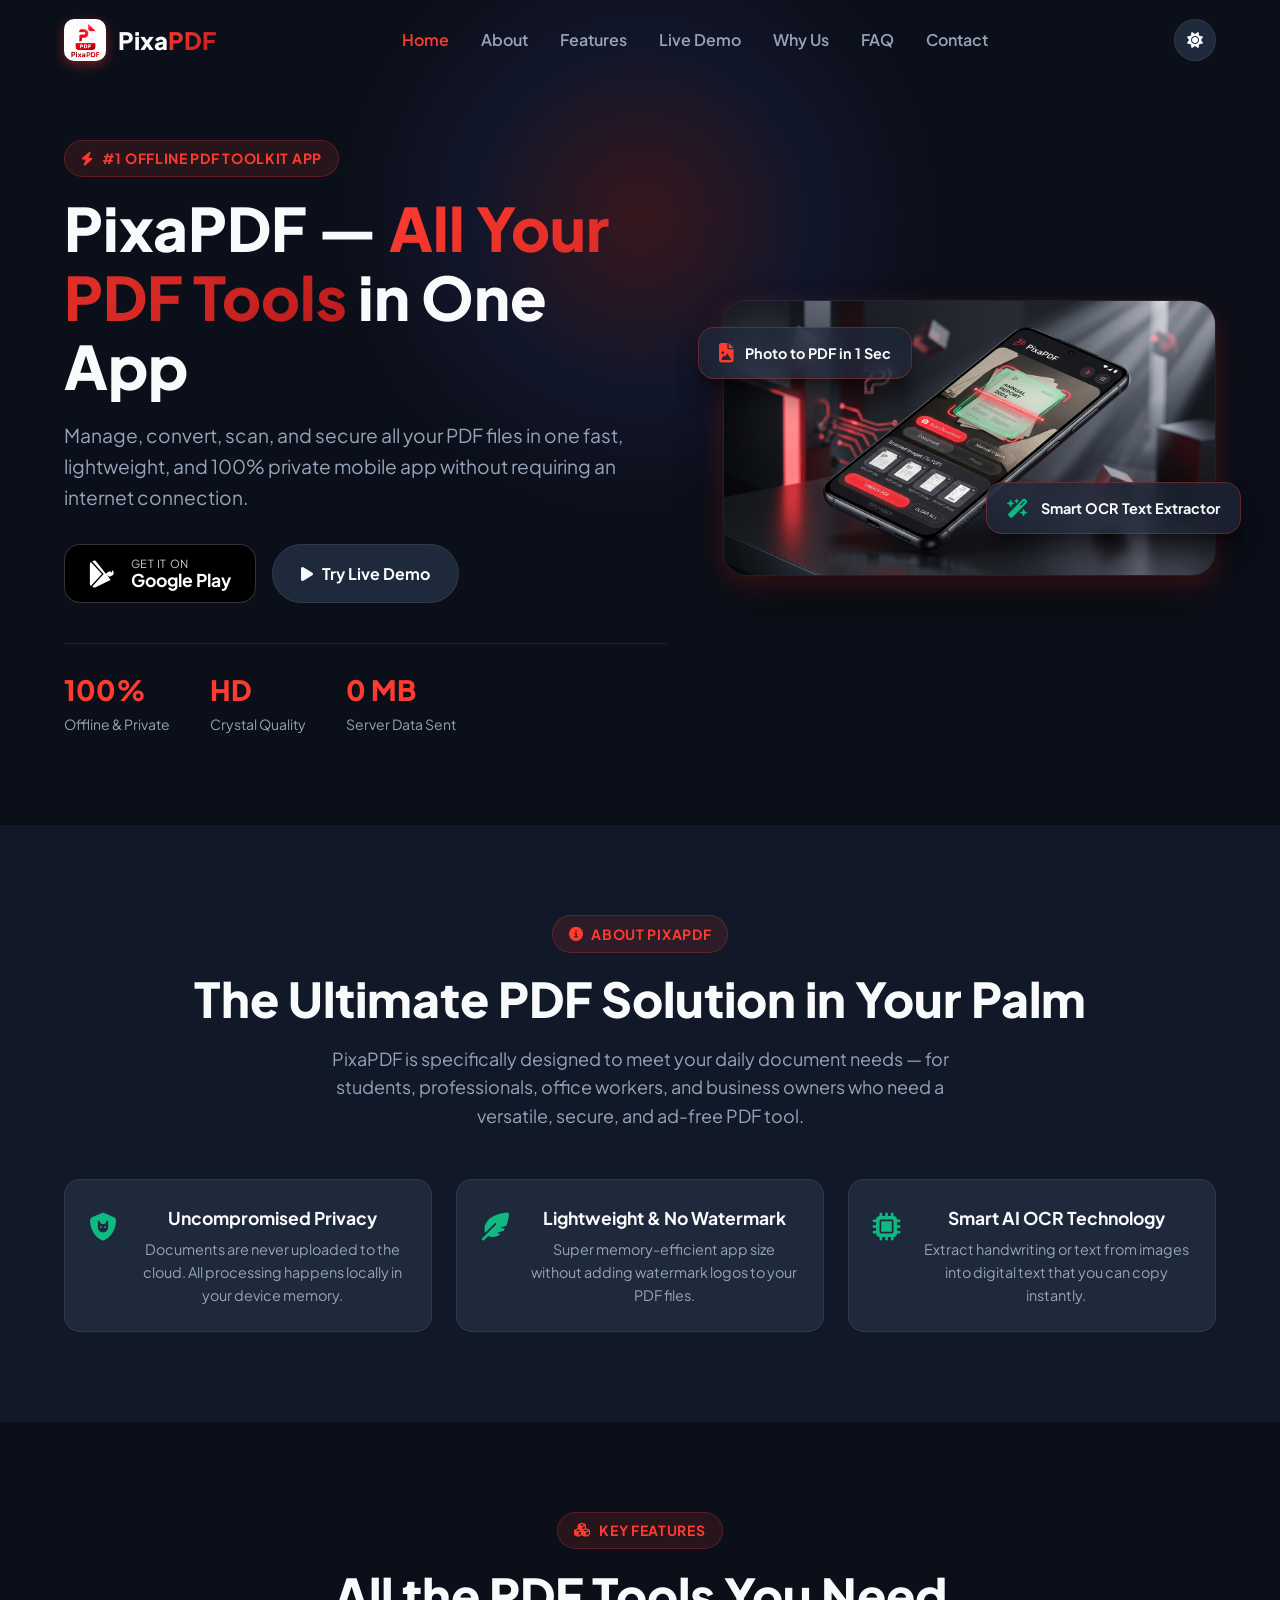
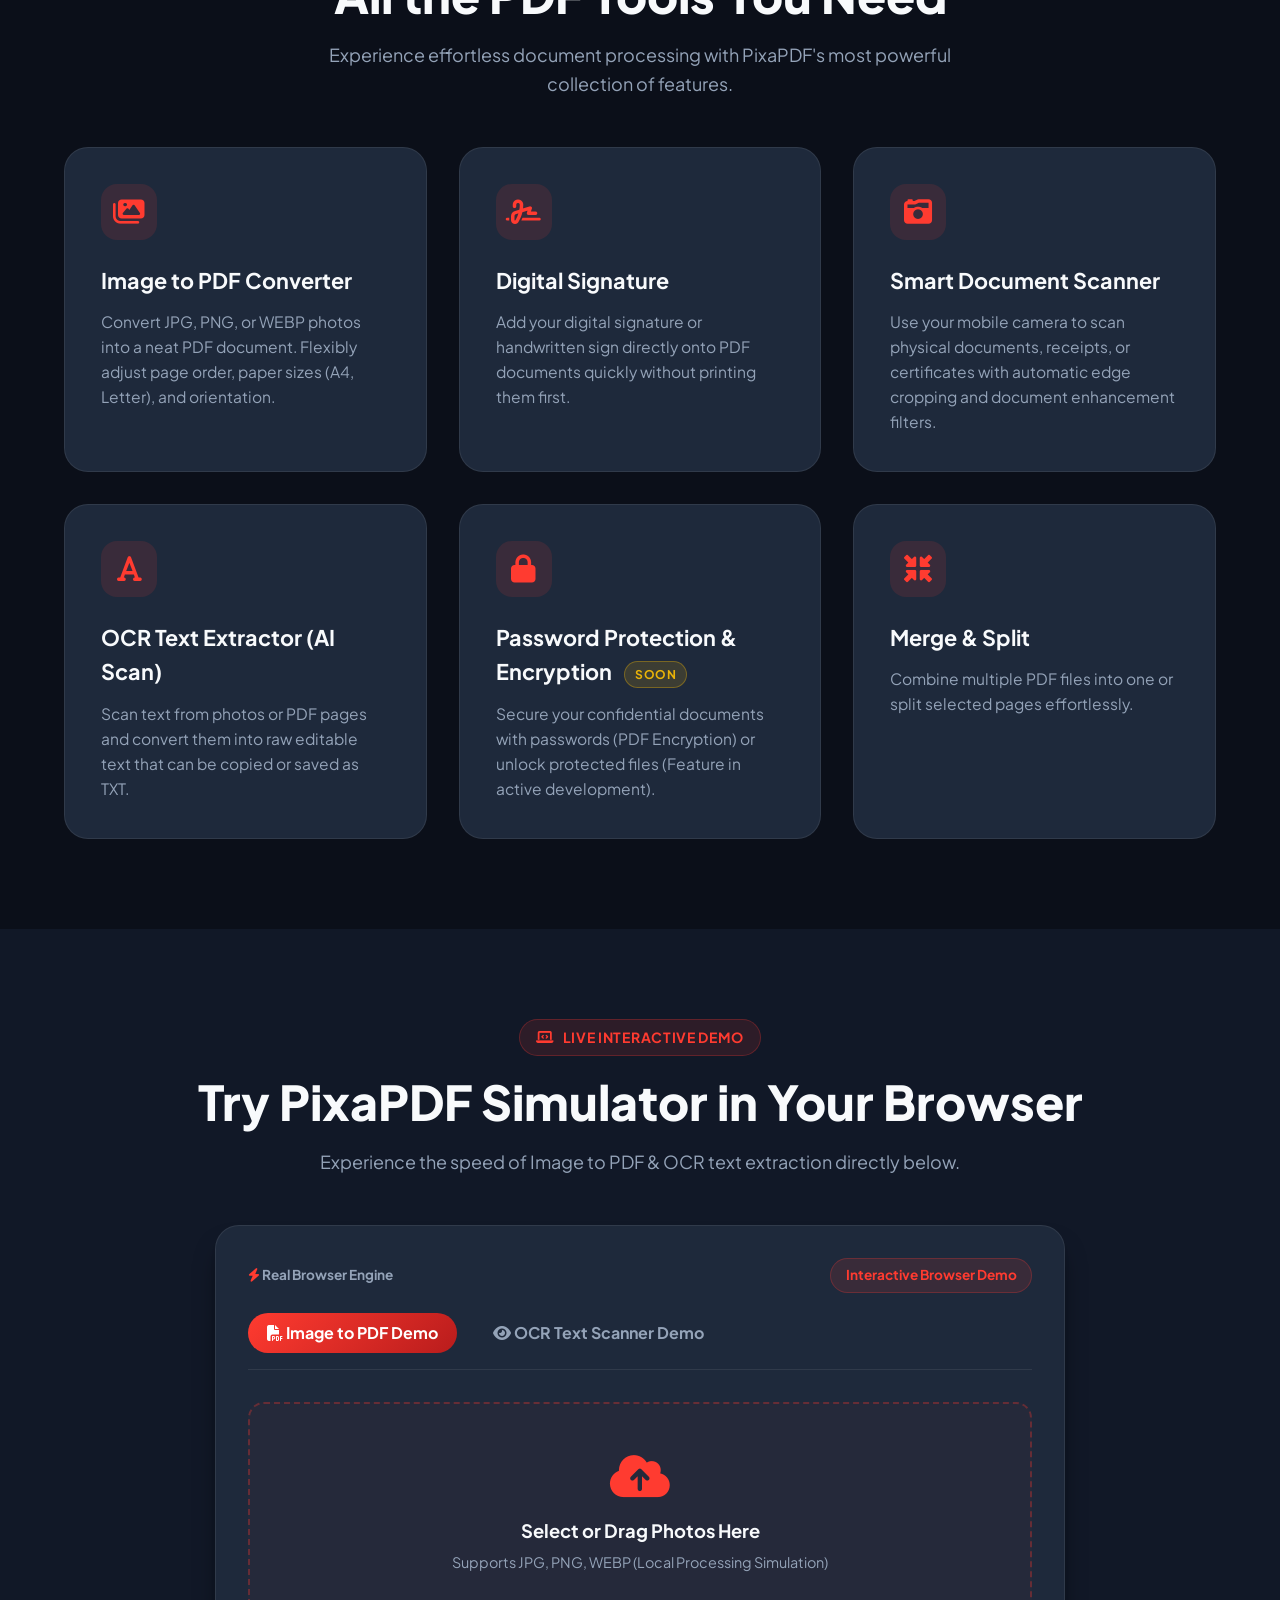
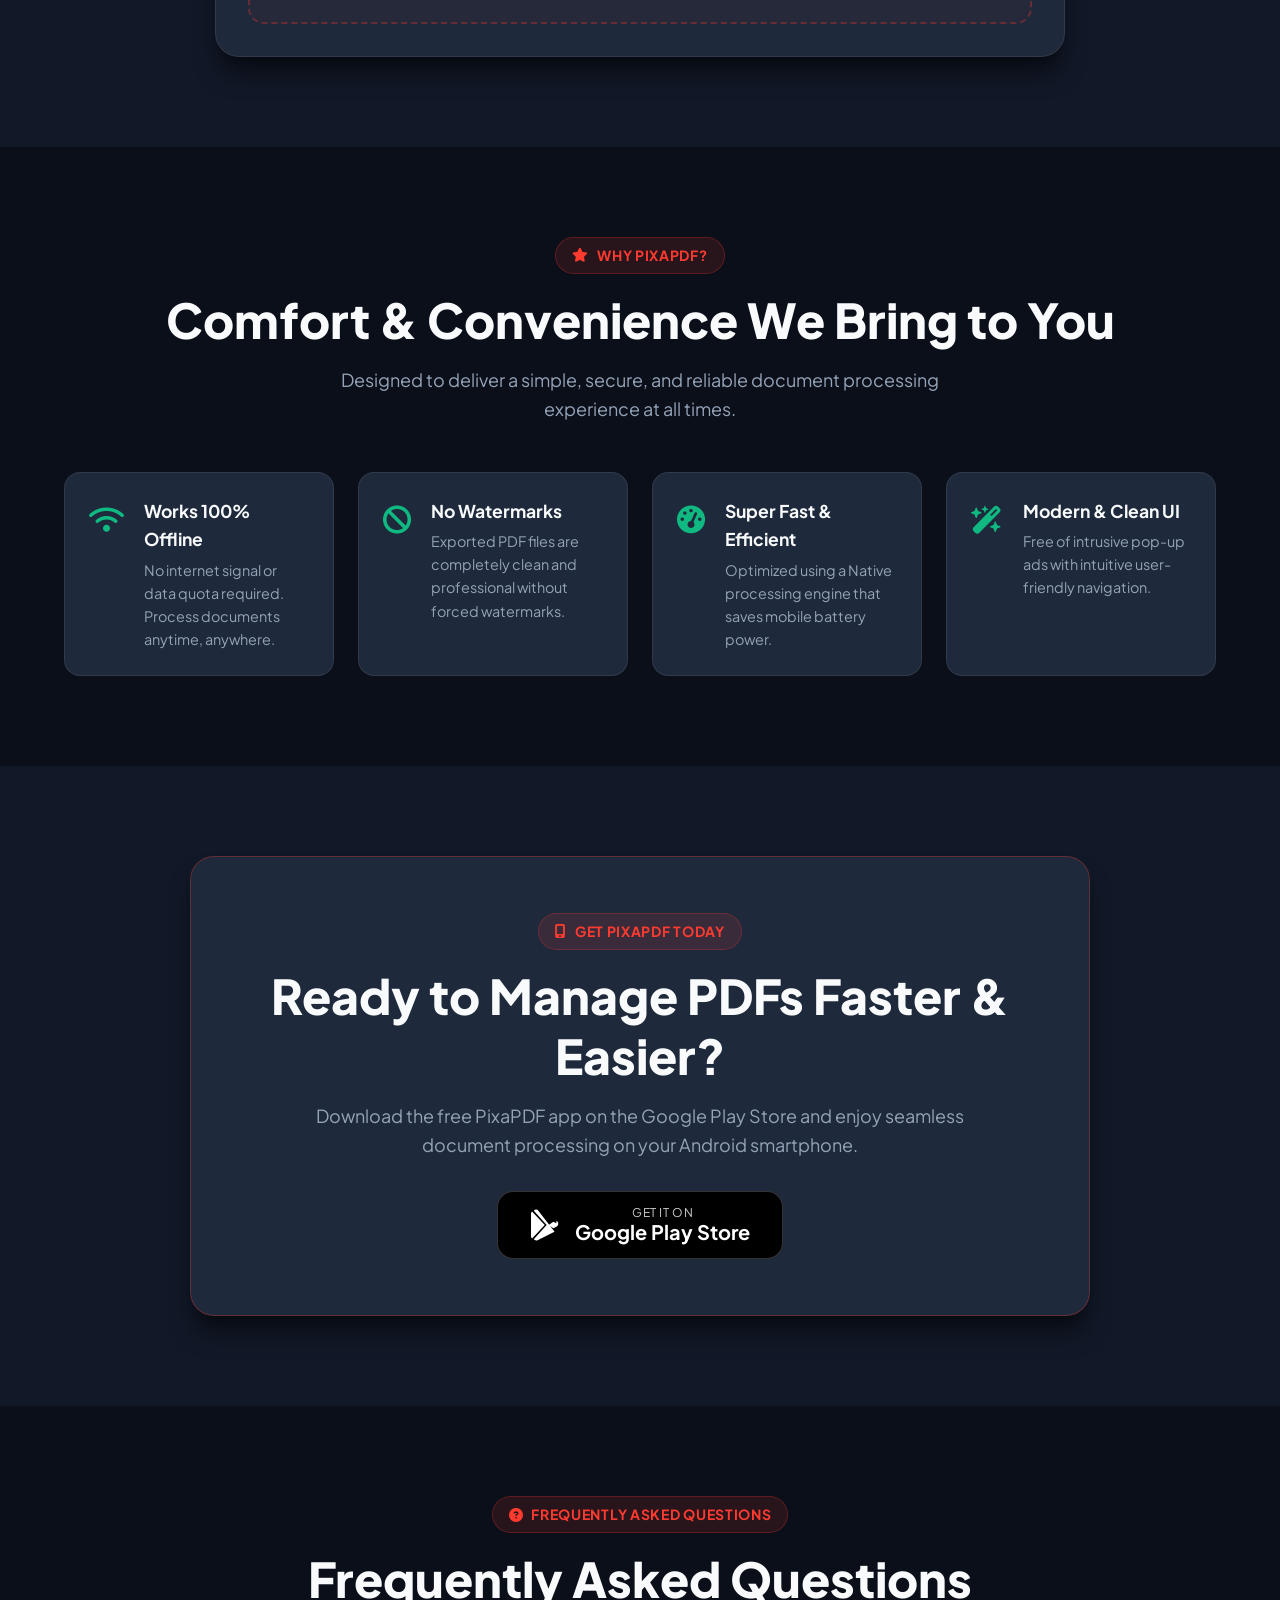
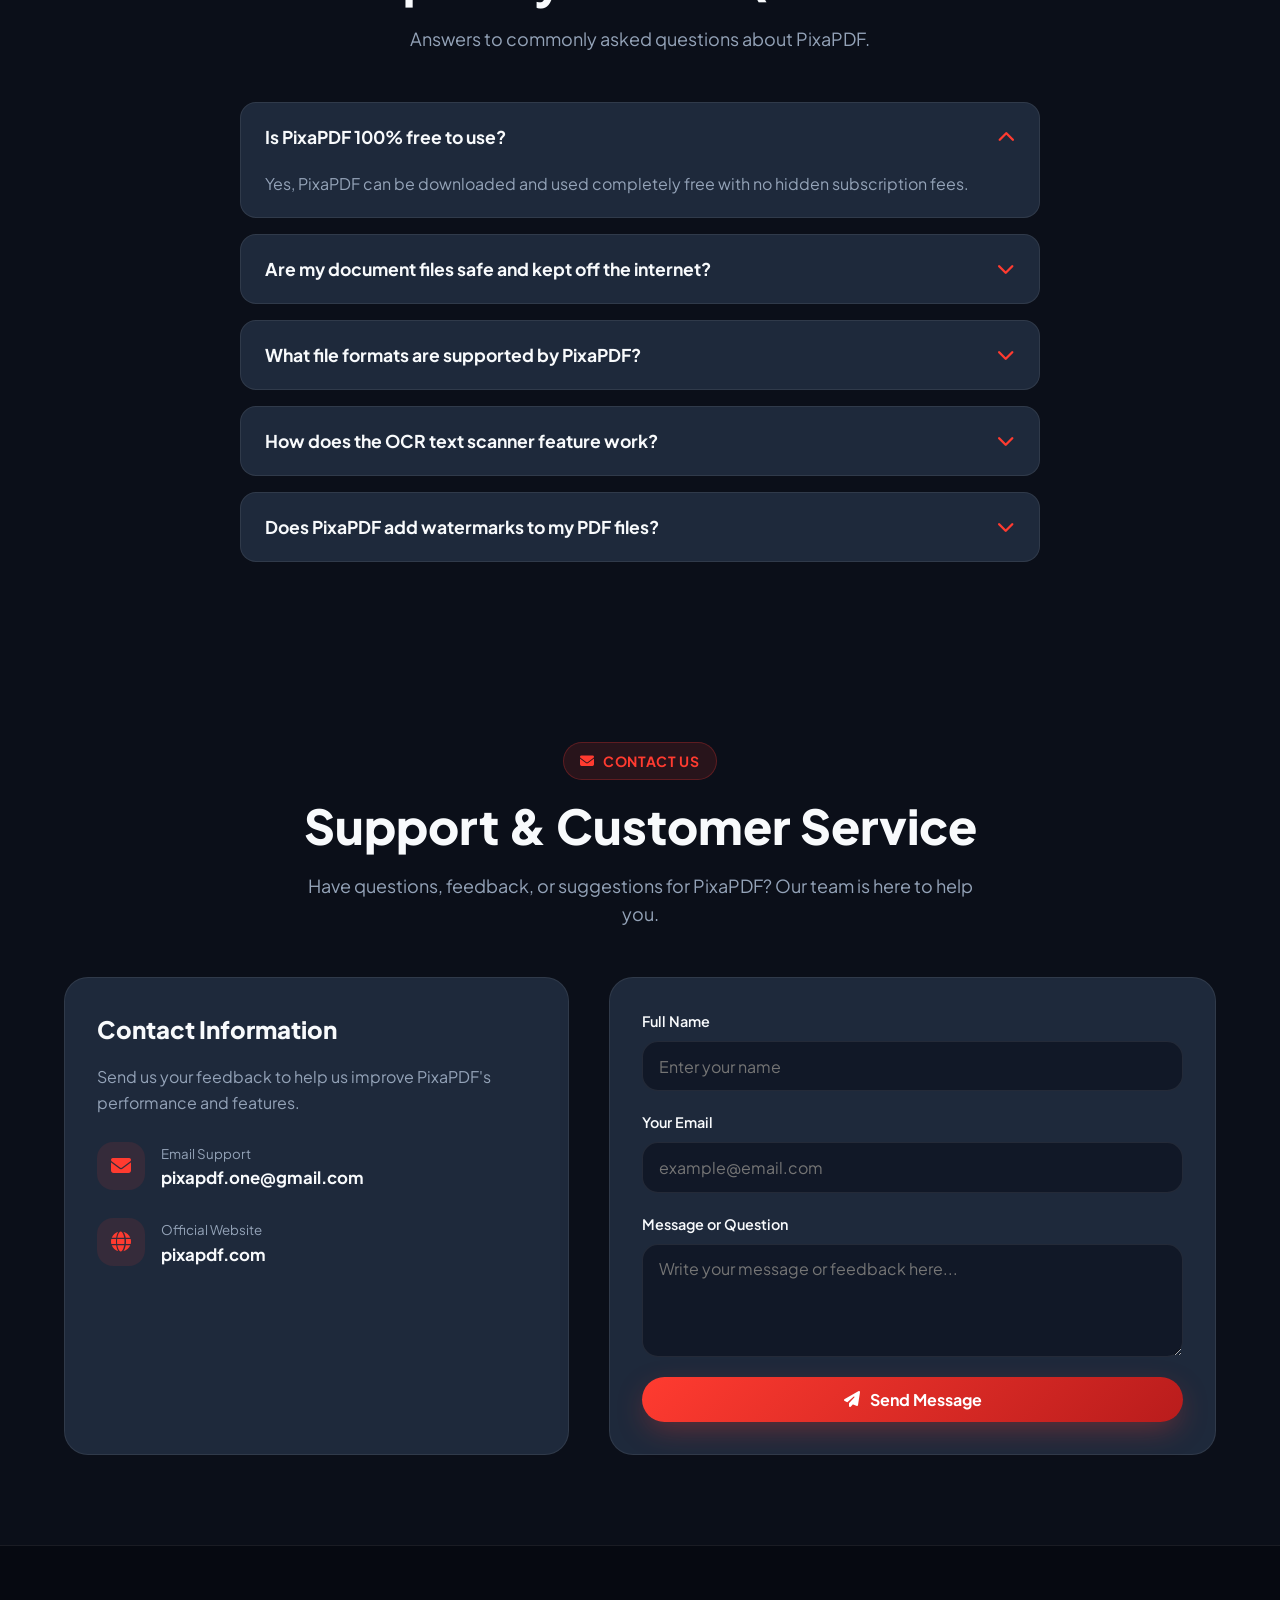
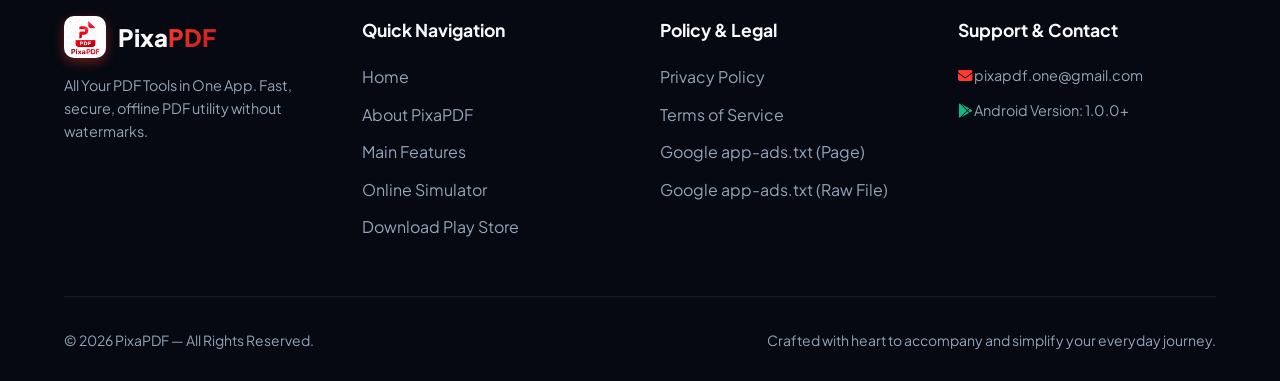
==== commit bb1dd10c: "Remove all lock icons and trial limit badge texts for a clean Play Store CTA experience" ====
--- a/index.html
+++ b/index.html
@@ -242,7 +242,7 @@
         <div style="display: flex; justify-content: space-between; align-items: center; margin-bottom: 1.25rem; flex-wrap: wrap; gap: 0.5rem;">
           <span style="font-size: 0.85rem; font-weight: 700; color: var(--text-muted);"><i class="fa-solid fa-bolt" style="color: var(--primary);"></i> Real Browser Engine</span>
           <span id="trialCounterBadge" style="font-size: 0.85rem; font-weight: 700; background: rgba(255, 59, 48, 0.12); color: var(--primary); padding: 0.35rem 0.85rem; border-radius: 20px; border: 1px solid rgba(255, 59, 48, 0.25);">
-            <i class="fa-solid fa-clock-rotate-left"></i> Free Browser Trial: <span id="trialCountText">0</span>/2 Used
+            <i class="fa-solid fa-sparkles"></i> Interactive Browser Demo
           </span>
         </div>
 
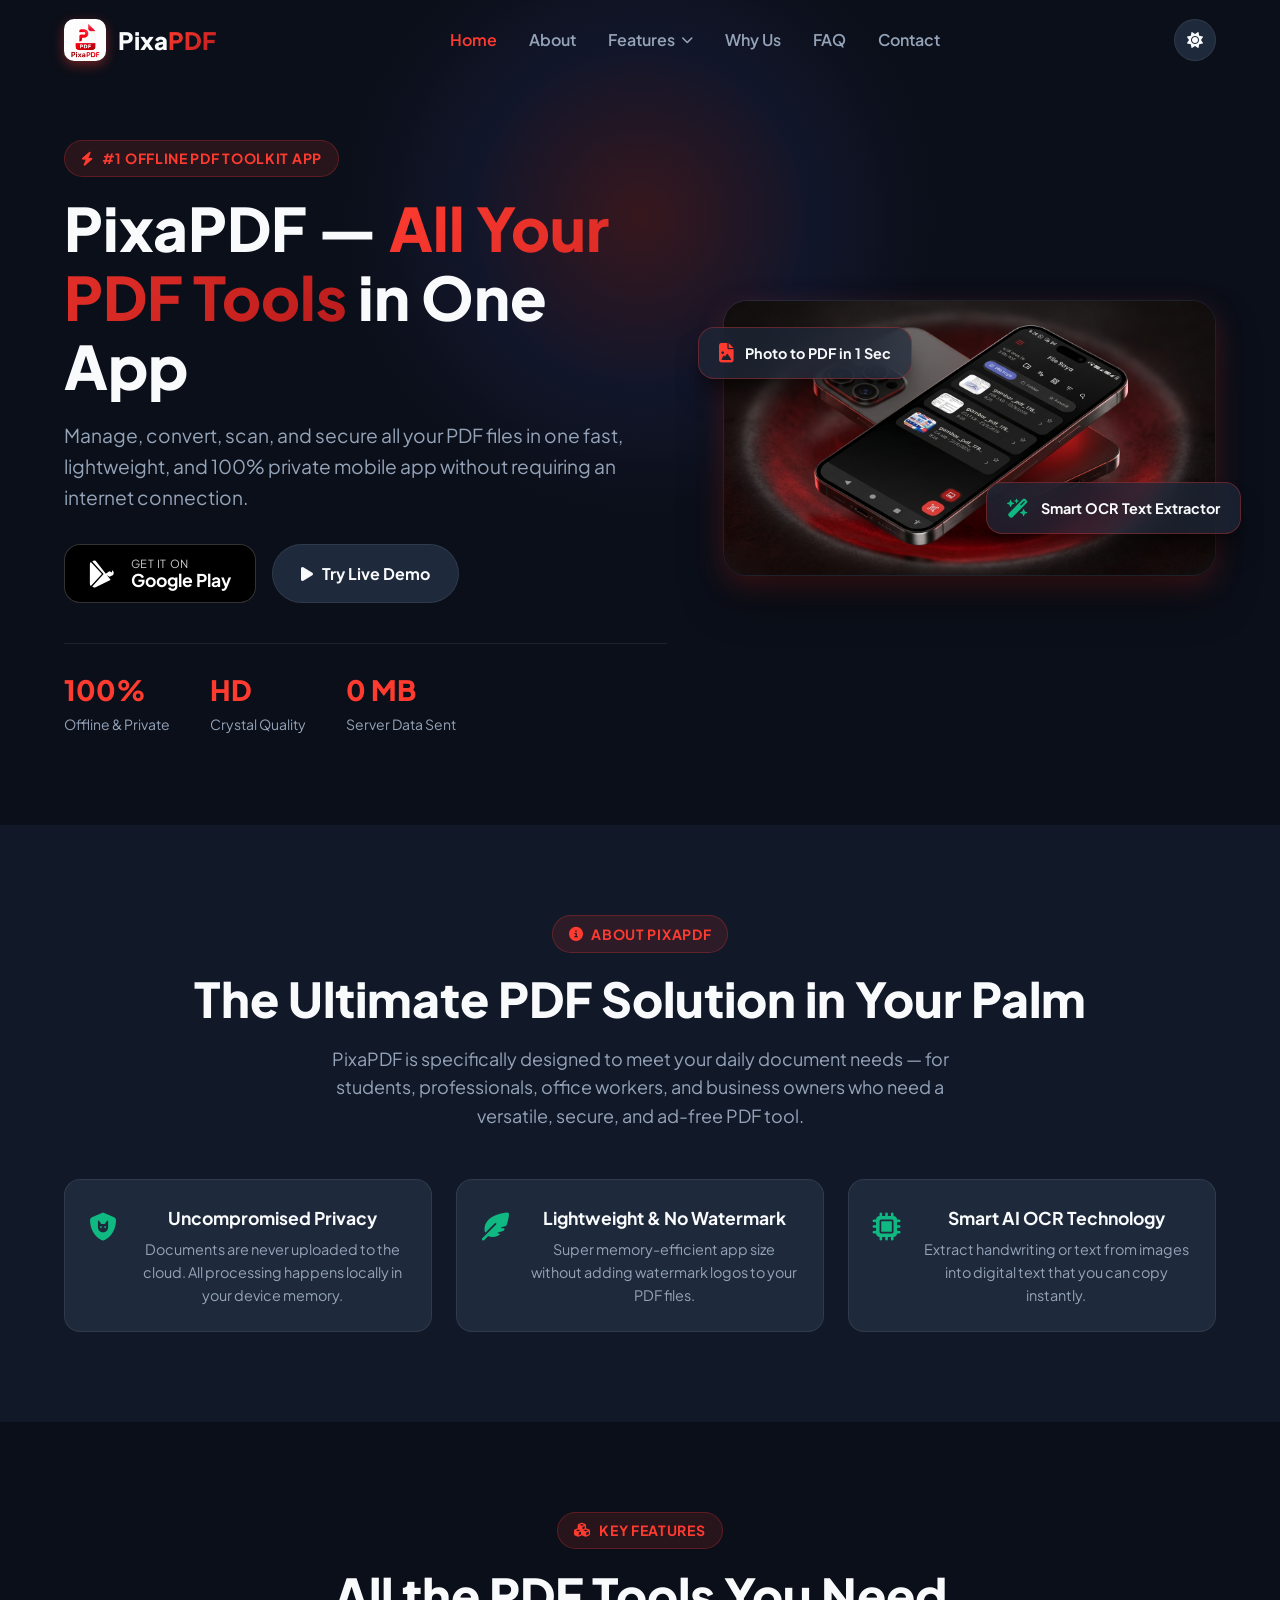
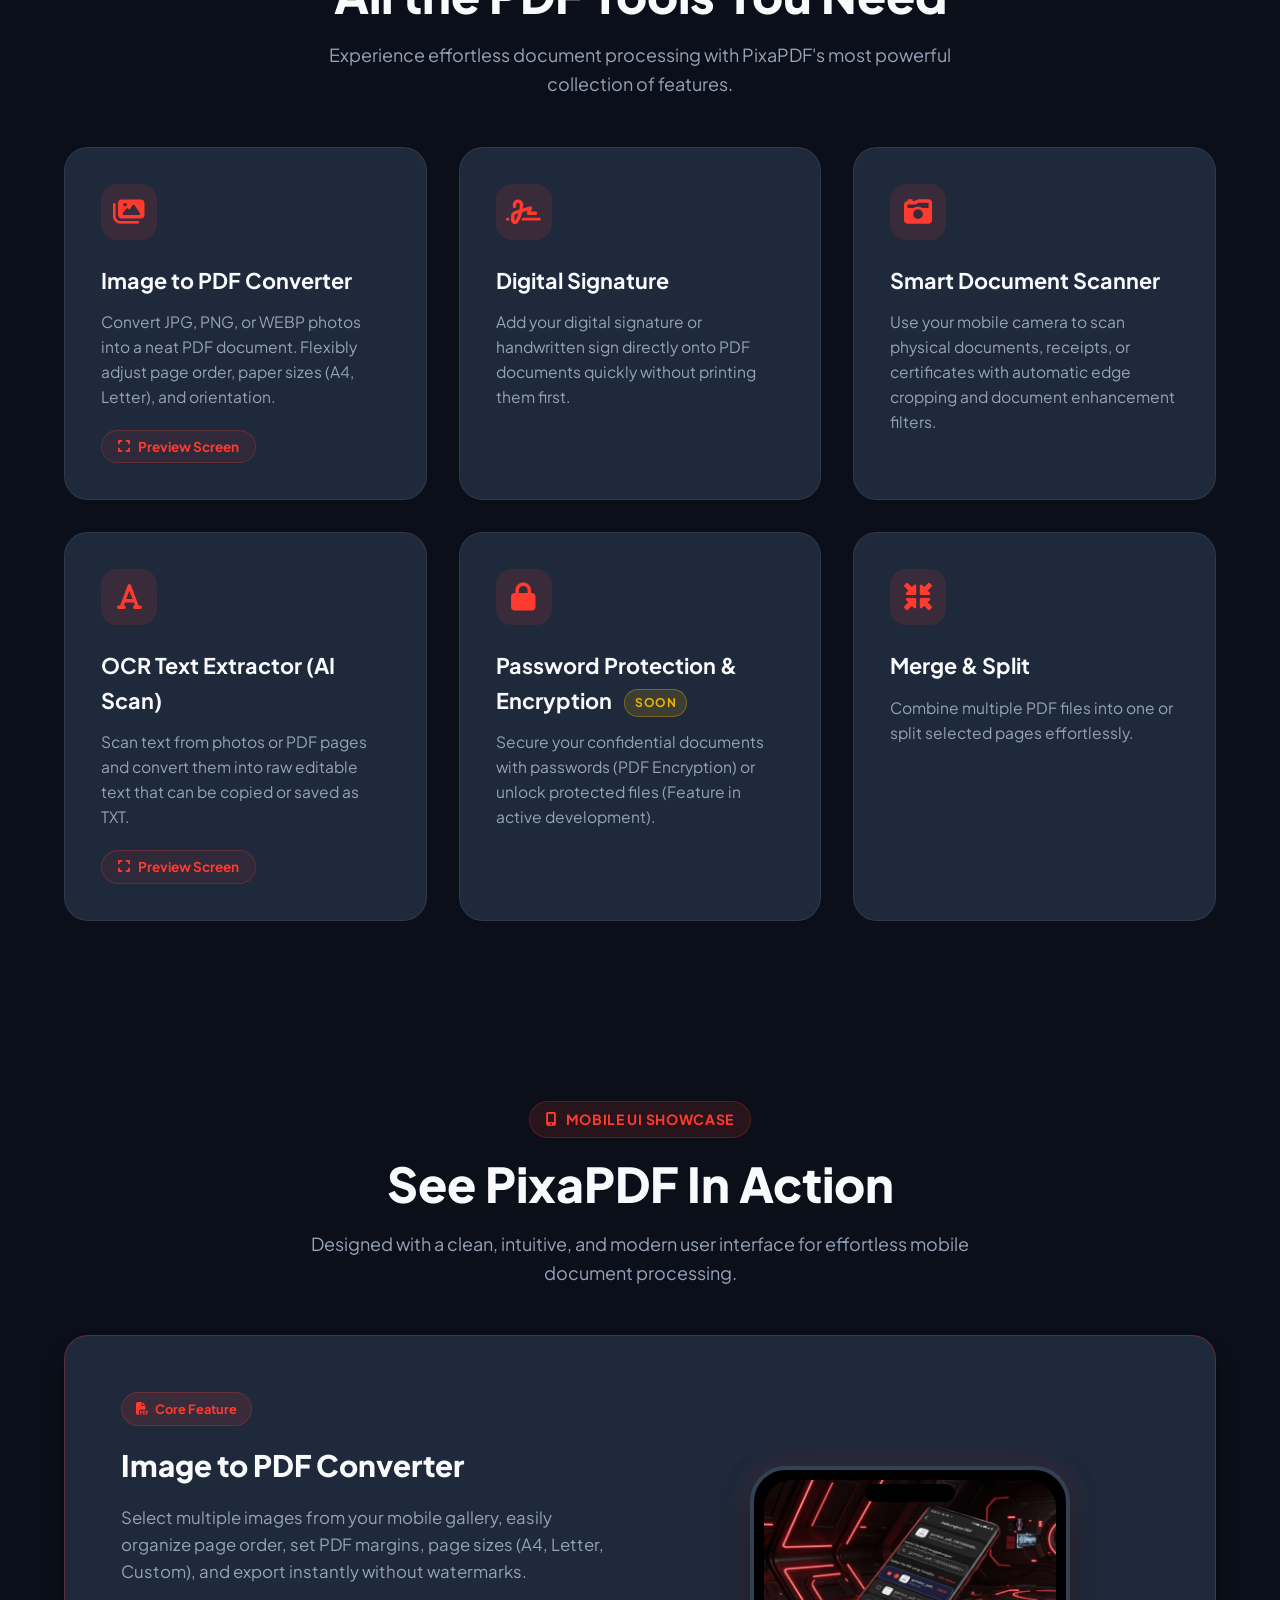
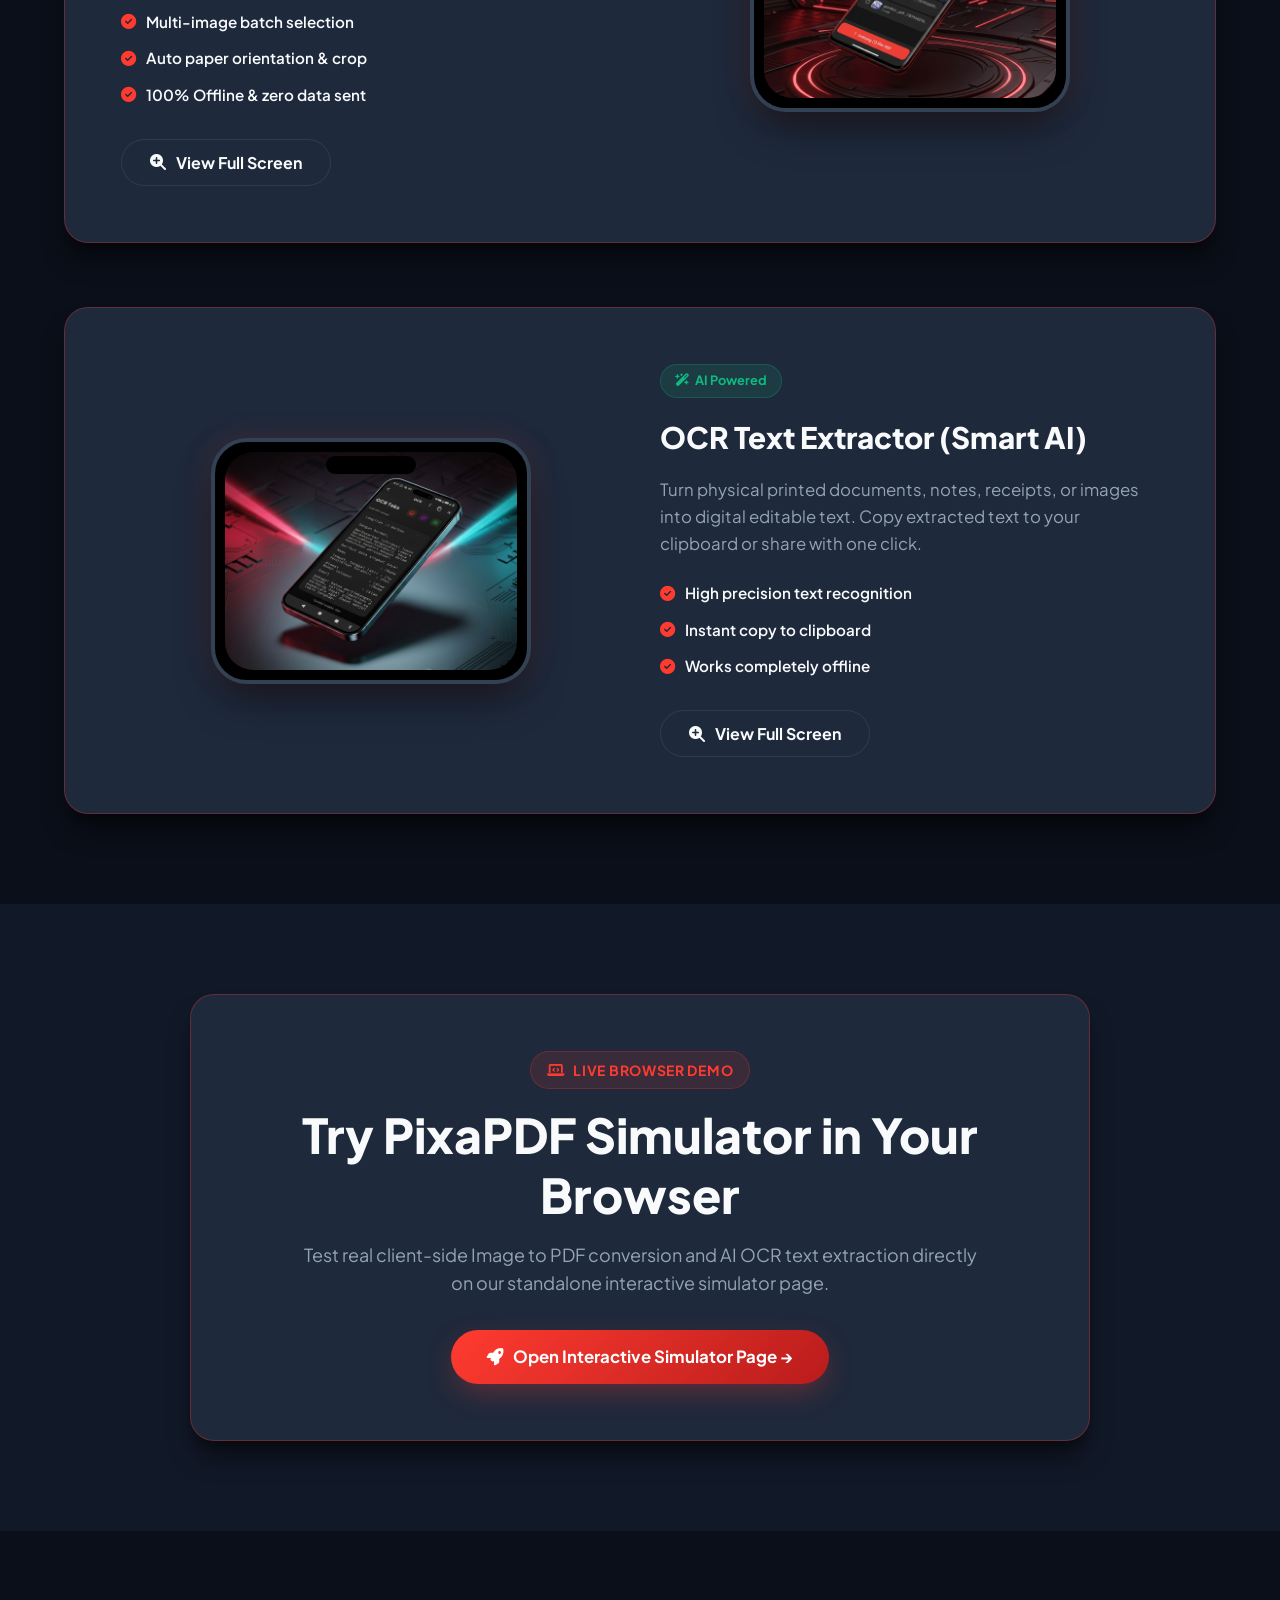
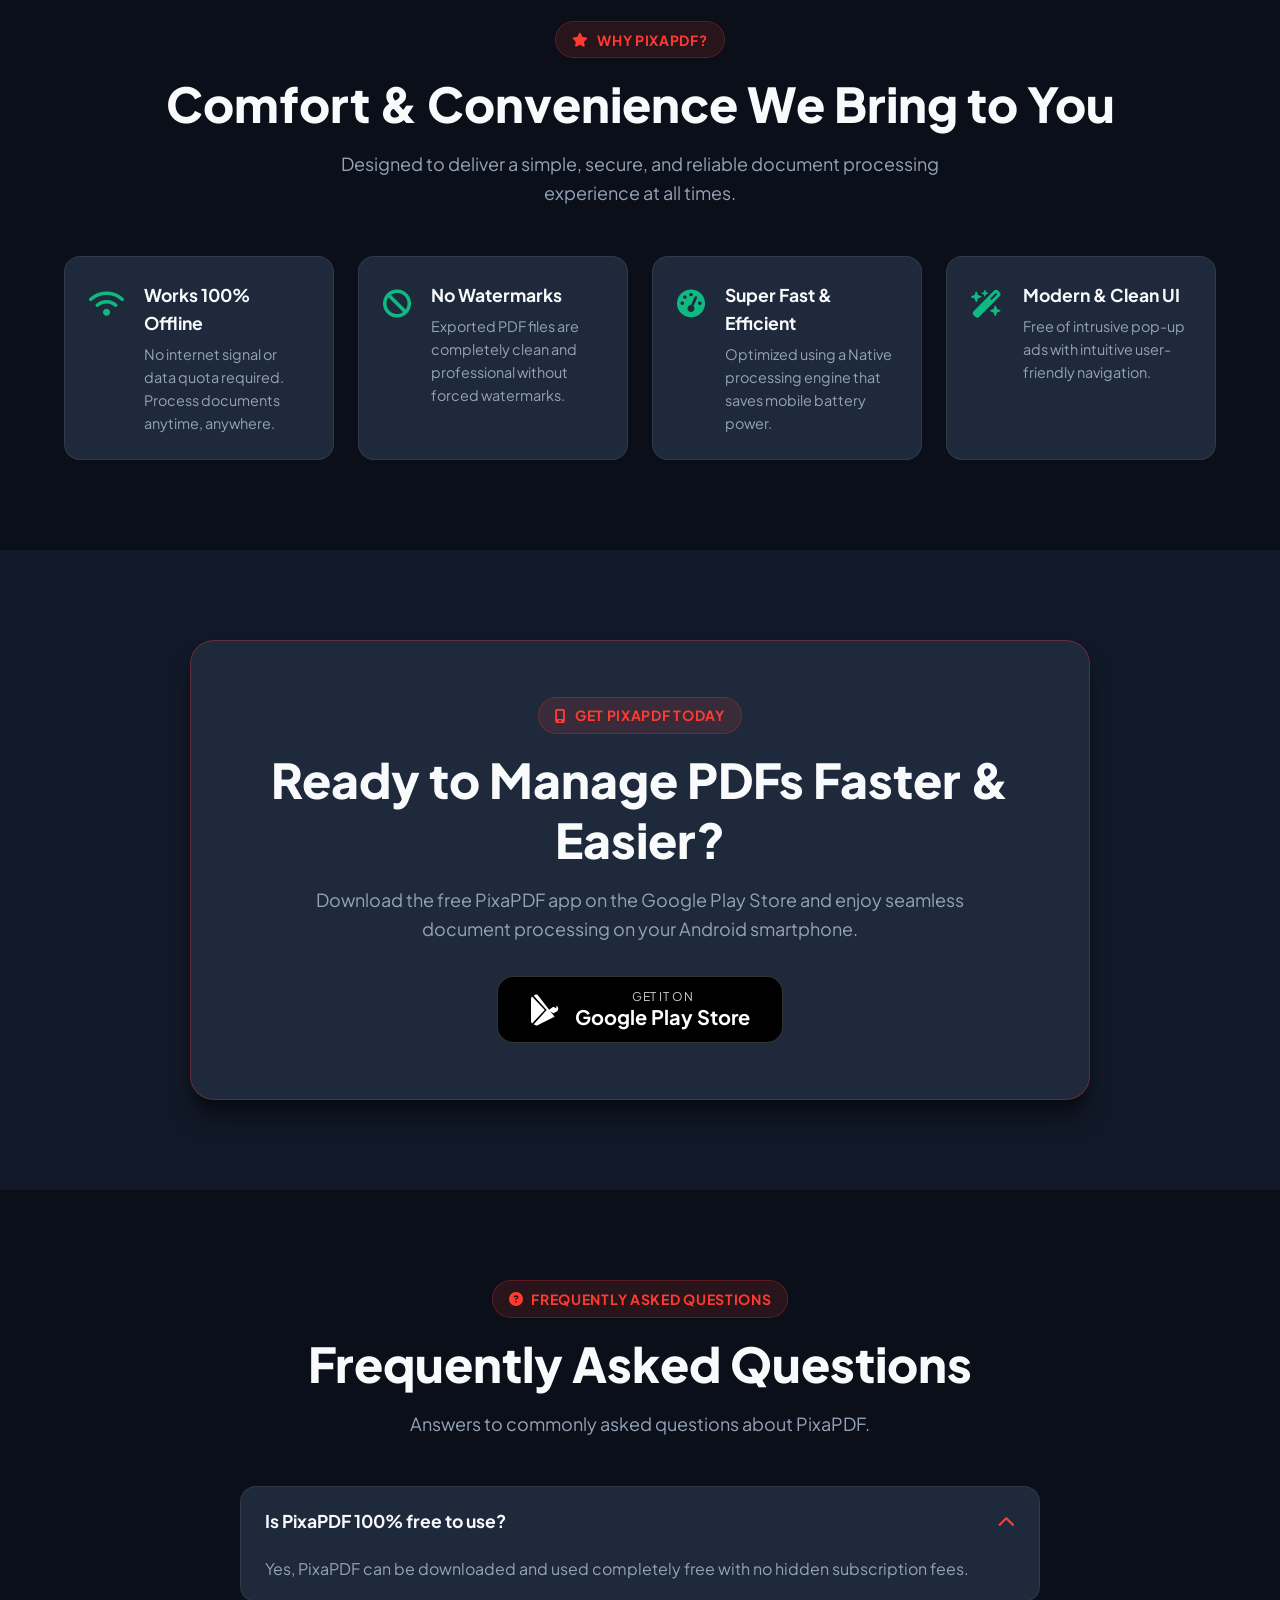
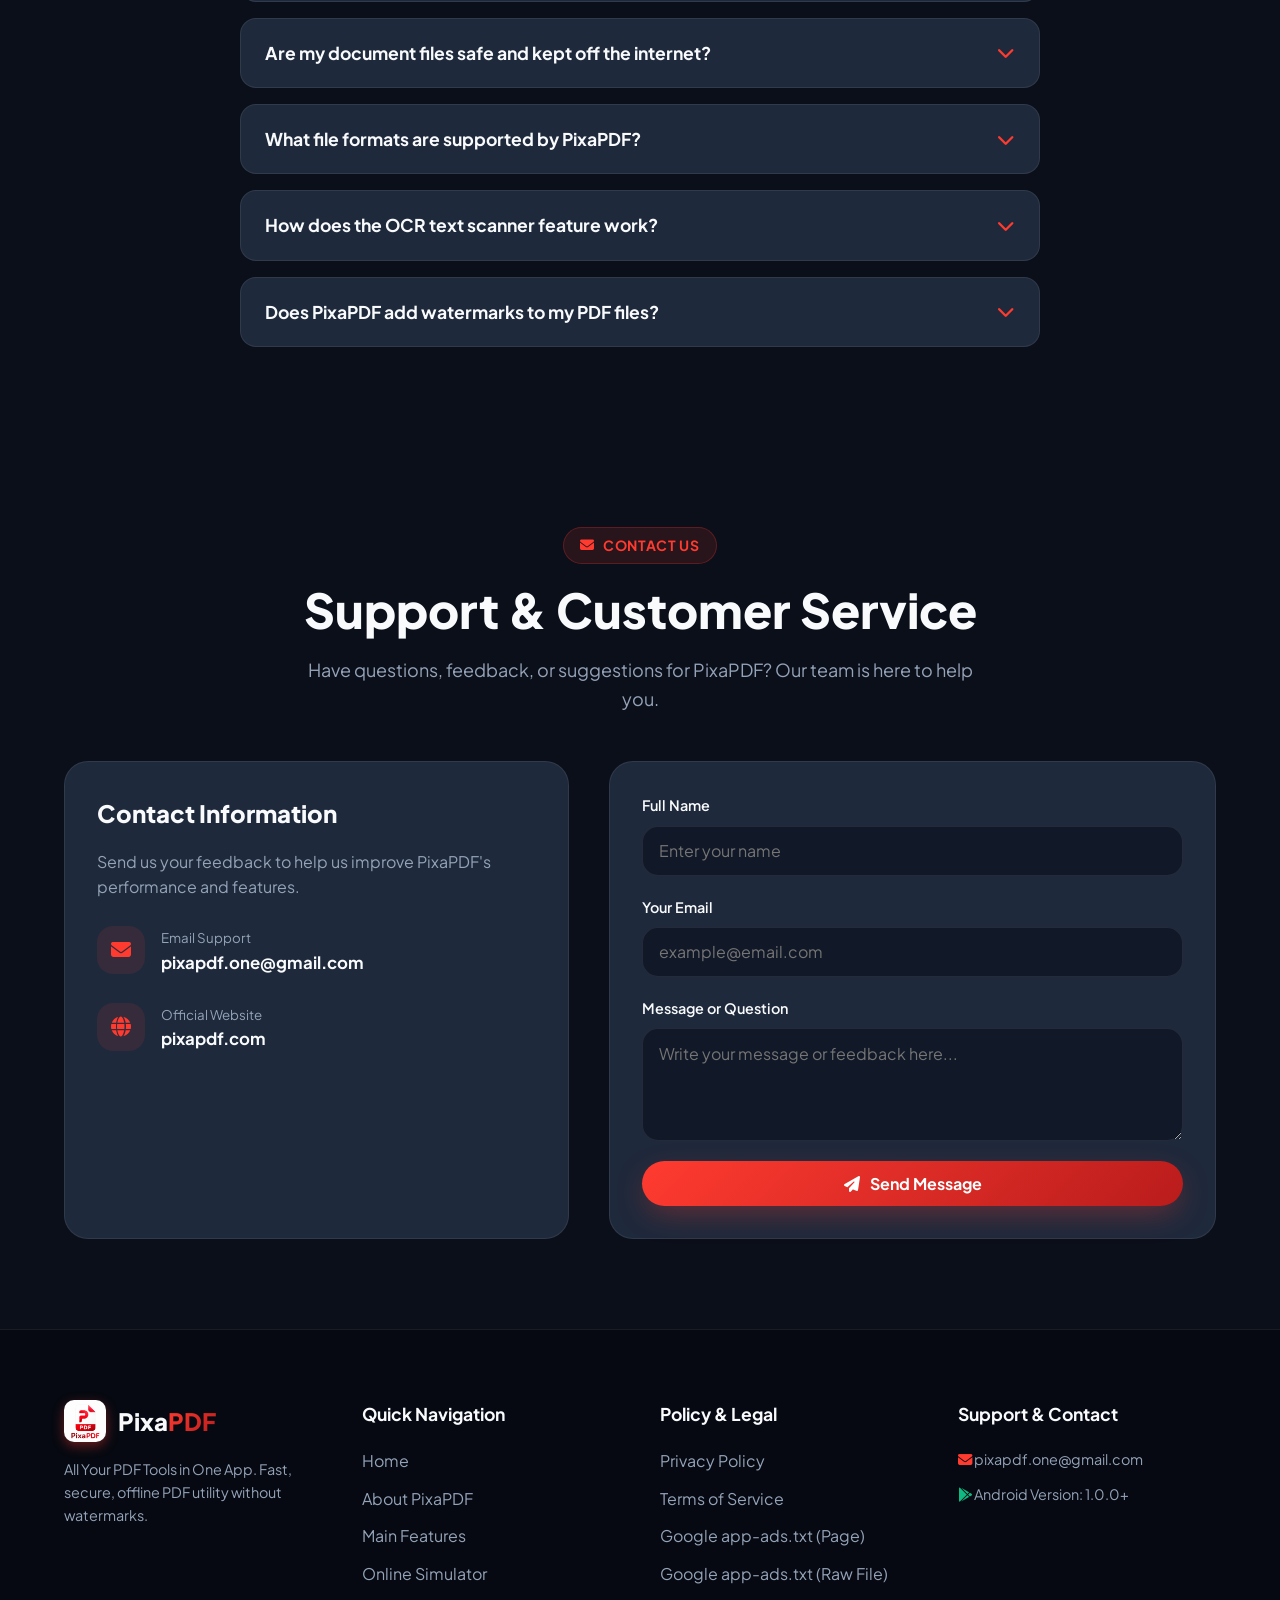
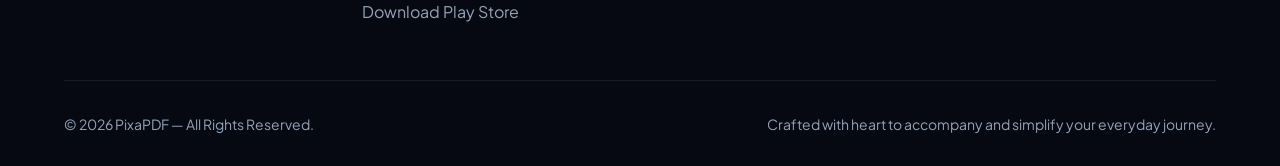
==== commit f45f012e: "Update landing page: Tambah simulator.html, menu dropdown Features, dan Real OCR" ====
--- a/index.html
+++ b/index.html
@@ -17,8 +17,9 @@
   <meta property="og:image" content="assets/images/hero_mockup.png">
   <meta property="og:type" content="website">
 
-  <!-- Font Awesome Icons & Custom Stylesheet -->
+  <!-- Font Awesome Icons, Tesseract.js OCR & Custom Stylesheet -->
   <link rel="stylesheet" href="https://cdnjs.cloudflare.com/ajax/libs/font-awesome/6.4.0/css/all.min.css">
+  <script src="https://cdn.jsdelivr.net/npm/tesseract.js@5/dist/tesseract.min.js"></script>
   <link rel="stylesheet" href="css/style.css">
   <link rel="shortcut icon" href="assets/images/pixa_pdf_logo.png" type="image/png">
 </head>
@@ -38,8 +39,28 @@
       <ul class="nav-menu" id="navMenu">
         <li><a href="#home" class="nav-link active">Home</a></li>
         <li><a href="#about" class="nav-link">About</a></li>
-        <li><a href="#features" class="nav-link">Features</a></li>
-        <li><a href="#simulator" class="nav-link">Live Demo</a></li>
+        <li class="nav-dropdown" id="featuresDropdown">
+          <a href="#features" class="nav-link dropdown-toggle">
+            Features <i class="fa-solid fa-chevron-down dropdown-chevron"></i>
+          </a>
+          <ul class="dropdown-menu">
+            <li class="dropdown-item">
+              <a href="#features" class="dropdown-link">
+                <i class="fa-solid fa-cubes"></i> Key Features
+              </a>
+            </li>
+            <li class="dropdown-item">
+              <a href="#showcase" class="dropdown-link">
+                <i class="fa-solid fa-mobile-screen-button"></i> Mobile Showcase
+              </a>
+            </li>
+            <li class="dropdown-item">
+              <a href="simulator.html" class="dropdown-link" style="color: var(--primary);">
+                <i class="fa-solid fa-laptop-code"></i> Live Demo Simulator
+              </a>
+            </li>
+          </ul>
+        </li>
         <li><a href="#why-us" class="nav-link">Why Us</a></li>
         <li><a href="#faq" class="nav-link">FAQ</a></li>
         <li><a href="#contact" class="nav-link">Contact</a></li>
@@ -182,6 +203,9 @@
           <h3>Image to PDF Converter</h3>
           <p>Convert JPG, PNG, or WEBP photos into a neat PDF document. Flexibly adjust page order, paper sizes
             (A4, Letter), and orientation.</p>
+          <button class="feature-preview-btn lightbox-trigger" data-img="assets/images/feat_img_to_pdf.png" data-caption="PixaPDF — Image to PDF Screen Preview">
+            <i class="fa-solid fa-expand"></i> Preview Screen
+          </button>
         </div>
 
         <!-- Feature 2 -->
@@ -205,6 +229,9 @@
           <h3>OCR Text Extractor (AI Scan)</h3>
           <p>Scan text from photos or PDF pages and convert them into raw editable text that can be copied or
             saved as TXT.</p>
+          <button class="feature-preview-btn lightbox-trigger" data-img="assets/images/feat_ocr_text.png" data-caption="PixaPDF — OCR Text Extractor Screen Preview">
+            <i class="fa-solid fa-expand"></i> Preview Screen
+          </button>
         </div>
 
         <!-- Feature 5 -->
@@ -226,45 +253,89 @@
   </section>
 
   <!-- ==========================================
-       INTERACTIVE TOOL SIMULATOR DEMO
-       ========================================== -->
-  <section class="section bg-surface" id="simulator">
+       APP FEATURE SHOWCASE SECTION (SCREENSHOT GALLERY)
+       ========================================== -->
+  <section class="section showcase-section" id="showcase">
     <div class="container">
       <div class="text-center">
-        <div class="section-badge"><i class="fa-solid fa-laptop-code"></i> Live Interactive Demo</div>
+        <div class="section-badge"><i class="fa-solid fa-mobile-screen-button"></i> Mobile UI Showcase</div>
+        <h2 class="section-title">See PixaPDF In Action</h2>
+        <p class="section-subtitle">
+          Designed with a clean, intuitive, and modern user interface for effortless mobile document processing.
+        </p>
+      </div>
+
+      <div class="showcase-grid">
+        <!-- Showcase Item 1: Image to PDF -->
+        <div class="showcase-card">
+          <div class="showcase-info">
+            <div class="showcase-badge"><i class="fa-solid fa-file-pdf"></i> Core Feature</div>
+            <h3>Image to PDF Converter</h3>
+            <p>Select multiple images from your mobile gallery, easily organize page order, set PDF margins, page sizes (A4, Letter, Custom), and export instantly without watermarks.</p>
+            <ul class="showcase-highlights">
+              <li><i class="fa-solid fa-circle-check"></i> Multi-image batch selection</li>
+              <li><i class="fa-solid fa-circle-check"></i> Auto paper orientation & crop</li>
+              <li><i class="fa-solid fa-circle-check"></i> 100% Offline & zero data sent</li>
+            </ul>
+            <button class="btn btn-secondary lightbox-trigger" data-img="assets/images/feat_img_to_pdf.png" data-caption="PixaPDF Image to PDF Conversion Screen">
+              <i class="fa-solid fa-magnifying-glass-plus"></i> View Full Screen
+            </button>
+          </div>
+          <div class="showcase-visual lightbox-trigger" data-img="assets/images/feat_img_to_pdf.png" data-caption="PixaPDF Image to PDF Conversion Screen">
+            <div class="phone-frame">
+              <div class="phone-camera-notch"></div>
+              <img src="assets/images/feat_img_to_pdf.png" alt="PixaPDF Image to PDF Interface Screenshot" class="showcase-img">
+              <div class="glass-overlay">
+                <span><i class="fa-solid fa-expand"></i> Click to Enlarge</span>
+              </div>
+            </div>
+          </div>
+        </div>
+
+        <!-- Showcase Item 2: OCR Text Extractor -->
+        <div class="showcase-card reverse">
+          <div class="showcase-info">
+            <div class="showcase-badge accent"><i class="fa-solid fa-wand-magic-sparkles"></i> AI Powered</div>
+            <h3>OCR Text Extractor (Smart AI)</h3>
+            <p>Turn physical printed documents, notes, receipts, or images into digital editable text. Copy extracted text to your clipboard or share with one click.</p>
+            <ul class="showcase-highlights">
+              <li><i class="fa-solid fa-circle-check"></i> High precision text recognition</li>
+              <li><i class="fa-solid fa-circle-check"></i> Instant copy to clipboard</li>
+              <li><i class="fa-solid fa-circle-check"></i> Works completely offline</li>
+            </ul>
+            <button class="btn btn-secondary lightbox-trigger" data-img="assets/images/feat_ocr_text.png" data-caption="PixaPDF OCR Text Extractor Screen">
+              <i class="fa-solid fa-magnifying-glass-plus"></i> View Full Screen
+            </button>
+          </div>
+          <div class="showcase-visual lightbox-trigger" data-img="assets/images/feat_ocr_text.png" data-caption="PixaPDF OCR Text Extractor Screen">
+            <div class="phone-frame">
+              <div class="phone-camera-notch"></div>
+              <img src="assets/images/feat_ocr_text.png" alt="PixaPDF OCR Text Scanner Interface Screenshot" class="showcase-img">
+              <div class="glass-overlay">
+                <span><i class="fa-solid fa-expand"></i> Click to Enlarge</span>
+              </div>
+            </div>
+          </div>
+        </div>
+      </div>
+    </div>
+  </section>
+
+  <!-- ==========================================
+       LIVE DEMO TEASER SECTION (HOME)
+       ========================================== -->
+  <section class="section bg-surface" id="simulator">
+    <div class="container text-center">
+      <div style="background: var(--bg-card); border: 1px solid var(--border-glow); padding: 3.5rem 2rem; border-radius: var(--radius-lg); box-shadow: var(--shadow-lg); max-width: 900px; margin: 0 auto; position: relative; overflow: hidden;">
+        <div class="section-badge"><i class="fa-solid fa-laptop-code"></i> Live Browser Demo</div>
         <h2 class="section-title">Try PixaPDF Simulator in Your Browser</h2>
-        <p class="section-subtitle">
-          Experience the speed of Image to PDF & OCR text extraction directly below.
-        </p>
-      </div>
-
-      <div class="simulator-box" style="max-width: 850px; margin: 0 auto;">
-        <div style="display: flex; justify-content: space-between; align-items: center; margin-bottom: 1.25rem; flex-wrap: wrap; gap: 0.5rem;">
-          <span style="font-size: 0.85rem; font-weight: 700; color: var(--text-muted);"><i class="fa-solid fa-bolt" style="color: var(--primary);"></i> Real Browser Engine</span>
-          <span id="trialCounterBadge" style="font-size: 0.85rem; font-weight: 700; background: rgba(255, 59, 48, 0.12); color: var(--primary); padding: 0.35rem 0.85rem; border-radius: 20px; border: 1px solid rgba(255, 59, 48, 0.25);">
-            <i class="fa-solid fa-sparkles"></i> Interactive Browser Demo
-          </span>
-        </div>
-
-        <div class="simulator-tabs">
-          <button class="sim-tab active" id="tabImgToPdf">
-            <i class="fa-solid fa-file-pdf"></i> Image to PDF Demo
-          </button>
-          <button class="sim-tab" id="tabOcr">
-            <i class="fa-solid fa-eye"></i> OCR Text Scanner Demo
-          </button>
-        </div>
-
-        <input type="file" id="simFileInput" accept="image/*" style="display: none;">
-
-        <div class="sim-dropzone" id="simDropzone">
-          <i class="fa-solid fa-cloud-arrow-up"></i>
-          <h4 style="font-size: 1.15rem; font-weight: 700; margin-bottom: 0.35rem;">Select or Drag Photos Here</h4>
-          <p style="color: var(--text-muted); font-size: 0.9rem;">Supports JPG, PNG, WEBP (Local Processing Simulation)</p>
-        </div>
-
-        <div class="sim-preview-area" id="simPreviewArea">
-          <div id="simResultContent"></div>
+        <p class="section-subtitle" style="margin-bottom: 2rem;">
+          Test real client-side Image to PDF conversion and AI OCR text extraction directly on our standalone interactive simulator page.
+        </p>
+        <div style="display: flex; justify-content: center; gap: 1rem; flex-wrap: wrap;">
+          <a href="simulator.html" class="btn btn-primary" style="padding: 0.85rem 2.25rem; font-size: 1.05rem;">
+            <i class="fa-solid fa-rocket"></i> Open Interactive Simulator Page &rarr;
+          </a>
         </div>
       </div>
     </div>
@@ -505,7 +576,7 @@
             <li><a href="#home">Home</a></li>
             <li><a href="#about">About PixaPDF</a></li>
             <li><a href="#features">Main Features</a></li>
-            <li><a href="#simulator">Online Simulator</a></li>
+            <li><a href="simulator.html">Online Simulator</a></li>
             <li><a href="#download">Download Play Store</a></li>
           </ul>
         </div>
@@ -536,6 +607,18 @@
     </div>
   </footer>
 
+  <!-- Lightbox Image Modal -->
+  <div class="lightbox-modal" id="lightboxModal">
+    <div class="lightbox-overlay"></div>
+    <div class="lightbox-content">
+      <button class="lightbox-close" id="lightboxClose" aria-label="Close Lightbox">&times;</button>
+      <div class="lightbox-img-wrapper">
+        <img src="" alt="Full Screen Feature Screenshot" id="lightboxImg">
+      </div>
+      <div class="lightbox-caption" id="lightboxCaption">PixaPDF Feature Preview</div>
+    </div>
+  </div>
+
   <!-- Main JavaScript File -->
   <script src="js/main.js"></script>
 </body>
--- a/css/style.css
+++ b/css/style.css
@@ -199,6 +199,107 @@
 
 .nav-link:hover, .nav-link.active {
   color: var(--primary);
+}
+
+/* --- Nav Dropdown Menu --- */
+.nav-dropdown {
+  position: relative;
+}
+
+.dropdown-toggle {
+  display: inline-flex;
+  align-items: center;
+  gap: 0.4rem;
+  cursor: pointer;
+}
+
+.dropdown-chevron {
+  font-size: 0.75rem;
+  transition: transform 0.3s ease;
+}
+
+.nav-dropdown:hover .dropdown-chevron,
+.nav-dropdown.open .dropdown-chevron {
+  transform: rotate(180deg);
+}
+
+.dropdown-menu {
+  position: absolute;
+  top: 100%;
+  left: 50%;
+  transform: translateX(-50%) translateY(10px);
+  min-width: 230px;
+  background: var(--bg-card);
+  border: 1px solid var(--border-glow);
+  border-radius: var(--radius-md);
+  padding: 0.6rem;
+  box-shadow: var(--shadow-lg);
+  opacity: 0;
+  visibility: hidden;
+  transition: all 0.3s cubic-bezier(0.4, 0, 0.2, 1);
+  list-style: none;
+  z-index: 1100;
+  backdrop-filter: blur(16px);
+  -webkit-backdrop-filter: blur(16px);
+}
+
+.nav-dropdown:hover .dropdown-menu,
+.nav-dropdown.open .dropdown-menu {
+  opacity: 1;
+  visibility: visible;
+  transform: translateX(-50%) translateY(0);
+}
+
+.dropdown-item {
+  margin-bottom: 0.2rem;
+}
+
+.dropdown-item:last-child {
+  margin-bottom: 0;
+}
+
+.dropdown-link {
+  display: flex;
+  align-items: center;
+  gap: 0.75rem;
+  padding: 0.6rem 0.85rem;
+  border-radius: var(--radius-sm);
+  font-weight: 600;
+  font-size: 0.9rem;
+  color: var(--text-muted);
+  transition: var(--transition);
+}
+
+.dropdown-link i {
+  font-size: 1rem;
+  color: var(--primary);
+  width: 20px;
+  text-align: center;
+}
+
+.dropdown-link:hover {
+  background: rgba(255, 59, 48, 0.1);
+  color: var(--primary);
+  transform: translateX(4px);
+}
+
+@media (max-width: 991px) {
+  .dropdown-menu {
+    position: static;
+    transform: none !important;
+    opacity: 1;
+    visibility: visible;
+    display: none;
+    box-shadow: none;
+    border: none;
+    background: transparent;
+    padding-left: 1rem;
+    min-width: 100%;
+  }
+
+  .nav-dropdown.open .dropdown-menu {
+    display: block;
+  }
 }
 
 .nav-actions {
@@ -930,3 +1031,324 @@
     display: block;
   }
 }
+
+/* ==========================================================================
+   FEATURE PREVIEW BUTTONS & FEATURE SHOWCASE SECTION
+   ========================================================================== */
+
+/* Preview button inside feature card */
+.feature-preview-btn {
+  margin-top: 1.25rem;
+  display: inline-flex;
+  align-items: center;
+  gap: 0.5rem;
+  padding: 0.45rem 1rem;
+  border-radius: var(--radius-full);
+  font-size: 0.85rem;
+  font-weight: 700;
+  color: var(--primary);
+  background: rgba(255, 59, 48, 0.08);
+  border: 1px solid rgba(255, 59, 48, 0.25);
+  cursor: pointer;
+  transition: var(--transition);
+}
+
+.feature-preview-btn:hover {
+  background: var(--primary-gradient);
+  color: #FFFFFF;
+  border-color: transparent;
+  transform: translateY(-2px);
+  box-shadow: var(--shadow-primary);
+}
+
+/* Feature Showcase Grid */
+.showcase-grid {
+  display: flex;
+  flex-direction: column;
+  gap: 4rem;
+  margin-top: 3rem;
+}
+
+.showcase-card {
+  display: grid;
+  grid-template-columns: 1fr;
+  gap: 2.5rem;
+  align-items: center;
+  background: var(--bg-card);
+  border: 1px solid var(--border-glow);
+  border-radius: var(--radius-lg);
+  padding: 2.5rem;
+  box-shadow: var(--shadow-lg);
+  position: relative;
+  overflow: hidden;
+  transition: var(--transition);
+}
+
+@media (min-width: 992px) {
+  .showcase-card {
+    grid-template-columns: 1fr 1fr;
+    padding: 3.5rem;
+  }
+  .showcase-card.reverse {
+    direction: rtl;
+  }
+  .showcase-card.reverse > * {
+    direction: ltr;
+  }
+}
+
+.showcase-card:hover {
+  border-color: var(--primary);
+  box-shadow: 0 25px 40px -10px rgba(255, 59, 48, 0.2);
+}
+
+.showcase-badge {
+  display: inline-flex;
+  align-items: center;
+  gap: 0.4rem;
+  padding: 0.35rem 0.85rem;
+  border-radius: var(--radius-full);
+  font-size: 0.8rem;
+  font-weight: 700;
+  background: rgba(255, 59, 48, 0.12);
+  color: var(--primary);
+  border: 1px solid rgba(255, 59, 48, 0.25);
+  margin-bottom: 1rem;
+}
+
+.showcase-badge.accent {
+  background: rgba(16, 185, 129, 0.12);
+  color: var(--accent-teal);
+  border-color: rgba(16, 185, 129, 0.25);
+}
+
+.showcase-info h3 {
+  font-size: 1.85rem;
+  font-weight: 800;
+  margin-bottom: 1rem;
+  color: var(--text-main);
+}
+
+.showcase-info p {
+  color: var(--text-muted);
+  font-size: 1.05rem;
+  margin-bottom: 1.5rem;
+  line-height: 1.6;
+}
+
+.showcase-highlights {
+  list-style: none;
+  display: flex;
+  flex-direction: column;
+  gap: 0.75rem;
+  margin-bottom: 2rem;
+}
+
+.showcase-highlights li {
+  display: flex;
+  align-items: center;
+  gap: 0.6rem;
+  font-weight: 600;
+  font-size: 0.95rem;
+  color: var(--text-main);
+}
+
+.showcase-highlights li i {
+  color: var(--primary);
+}
+
+/* Phone Mockup Frame */
+.showcase-visual {
+  position: relative;
+  display: flex;
+  justify-content: center;
+  align-items: center;
+  cursor: pointer;
+}
+
+.phone-frame {
+  position: relative;
+  width: 100%;
+  max-width: 320px;
+  border-radius: 36px;
+  background: #000;
+  padding: 10px;
+  border: 4px solid #334155;
+  box-shadow: 0 20px 40px -10px rgba(0, 0, 0, 0.6), 0 0 30px rgba(255, 59, 48, 0.15);
+  overflow: hidden;
+  transition: transform 0.4s cubic-bezier(0.175, 0.885, 0.32, 1.275), box-shadow 0.4s ease;
+}
+
+.phone-camera-notch {
+  position: absolute;
+  top: 14px;
+  left: 50%;
+  transform: translateX(-50%);
+  width: 90px;
+  height: 18px;
+  background: #000000;
+  border-radius: 12px;
+  z-index: 10;
+}
+
+.showcase-img {
+  width: 100%;
+  height: auto;
+  border-radius: 28px;
+  display: block;
+  transition: transform 0.4s ease;
+}
+
+.glass-overlay {
+  position: absolute;
+  top: 0;
+  left: 0;
+  width: 100%;
+  height: 100%;
+  background: rgba(15, 23, 42, 0.4);
+  backdrop-filter: blur(4px);
+  -webkit-backdrop-filter: blur(4px);
+  display: flex;
+  align-items: center;
+  justify-content: center;
+  opacity: 0;
+  transition: var(--transition);
+  border-radius: 36px;
+}
+
+.glass-overlay span {
+  background: var(--primary-gradient);
+  color: #FFF;
+  padding: 0.6rem 1.25rem;
+  border-radius: var(--radius-full);
+  font-weight: 700;
+  font-size: 0.9rem;
+  box-shadow: var(--shadow-primary);
+  display: inline-flex;
+  align-items: center;
+  gap: 0.5rem;
+  transform: translateY(10px);
+  transition: var(--transition);
+}
+
+.showcase-visual:hover .phone-frame {
+  transform: scale(1.04) rotate(-1deg);
+  box-shadow: 0 30px 60px -15px rgba(255, 59, 48, 0.35);
+}
+
+.showcase-visual:hover .glass-overlay {
+  opacity: 1;
+}
+
+.showcase-visual:hover .glass-overlay span {
+  transform: translateY(0);
+}
+
+/* ==========================================================================
+   LIGHTBOX MODAL
+   ========================================================================== */
+.lightbox-modal {
+  position: fixed;
+  top: 0;
+  left: 0;
+  width: 100vw;
+  height: 100vh;
+  z-index: 99999;
+  display: flex;
+  align-items: center;
+  justify-content: center;
+  padding: 1.5rem;
+  opacity: 0;
+  visibility: hidden;
+  transition: opacity 0.3s ease, visibility 0.3s ease;
+}
+
+.lightbox-modal.active {
+  opacity: 1;
+  visibility: visible;
+}
+
+.lightbox-overlay {
+  position: absolute;
+  top: 0;
+  left: 0;
+  width: 100%;
+  height: 100%;
+  background: rgba(11, 15, 25, 0.88);
+  backdrop-filter: blur(16px);
+  -webkit-backdrop-filter: blur(16px);
+}
+
+.lightbox-content {
+  position: relative;
+  z-index: 2;
+  max-width: 500px;
+  max-height: 90vh;
+  width: 100%;
+  display: flex;
+  flex-direction: column;
+  align-items: center;
+  transform: scale(0.9);
+  transition: transform 0.3s cubic-bezier(0.175, 0.885, 0.32, 1.275);
+}
+
+.lightbox-modal.active .lightbox-content {
+  transform: scale(1);
+}
+
+.lightbox-close {
+  position: absolute;
+  top: -45px;
+  right: 0;
+  background: var(--bg-card);
+  border: 1px solid var(--border-glow);
+  color: var(--text-main);
+  width: 40px;
+  height: 40px;
+  border-radius: var(--radius-full);
+  font-size: 1.5rem;
+  line-height: 1;
+  cursor: pointer;
+  display: flex;
+  align-items: center;
+  justify-content: center;
+  transition: var(--transition);
+  box-shadow: var(--shadow-sm);
+}
+
+.lightbox-close:hover {
+  background: var(--primary);
+  color: #FFF;
+  transform: rotate(90deg);
+}
+
+.lightbox-img-wrapper {
+  background: #000;
+  border-radius: var(--radius-lg);
+  padding: 8px;
+  border: 2px solid var(--border-glow);
+  box-shadow: 0 25px 50px rgba(0, 0, 0, 0.7), 0 0 40px rgba(255, 59, 48, 0.3);
+  max-height: 78vh;
+  overflow: hidden;
+}
+
+.lightbox-img-wrapper img {
+  max-height: 74vh;
+  width: auto;
+  border-radius: calc(var(--radius-lg) - 4px);
+  display: block;
+  object-fit: contain;
+}
+
+.lightbox-caption {
+  margin-top: 1rem;
+  color: var(--text-main);
+  font-size: 1rem;
+  font-weight: 700;
+  text-align: center;
+  background: var(--bg-glass);
+  padding: 0.5rem 1.25rem;
+  border-radius: var(--radius-full);
+  border: 1px solid var(--border-color);
+}
+
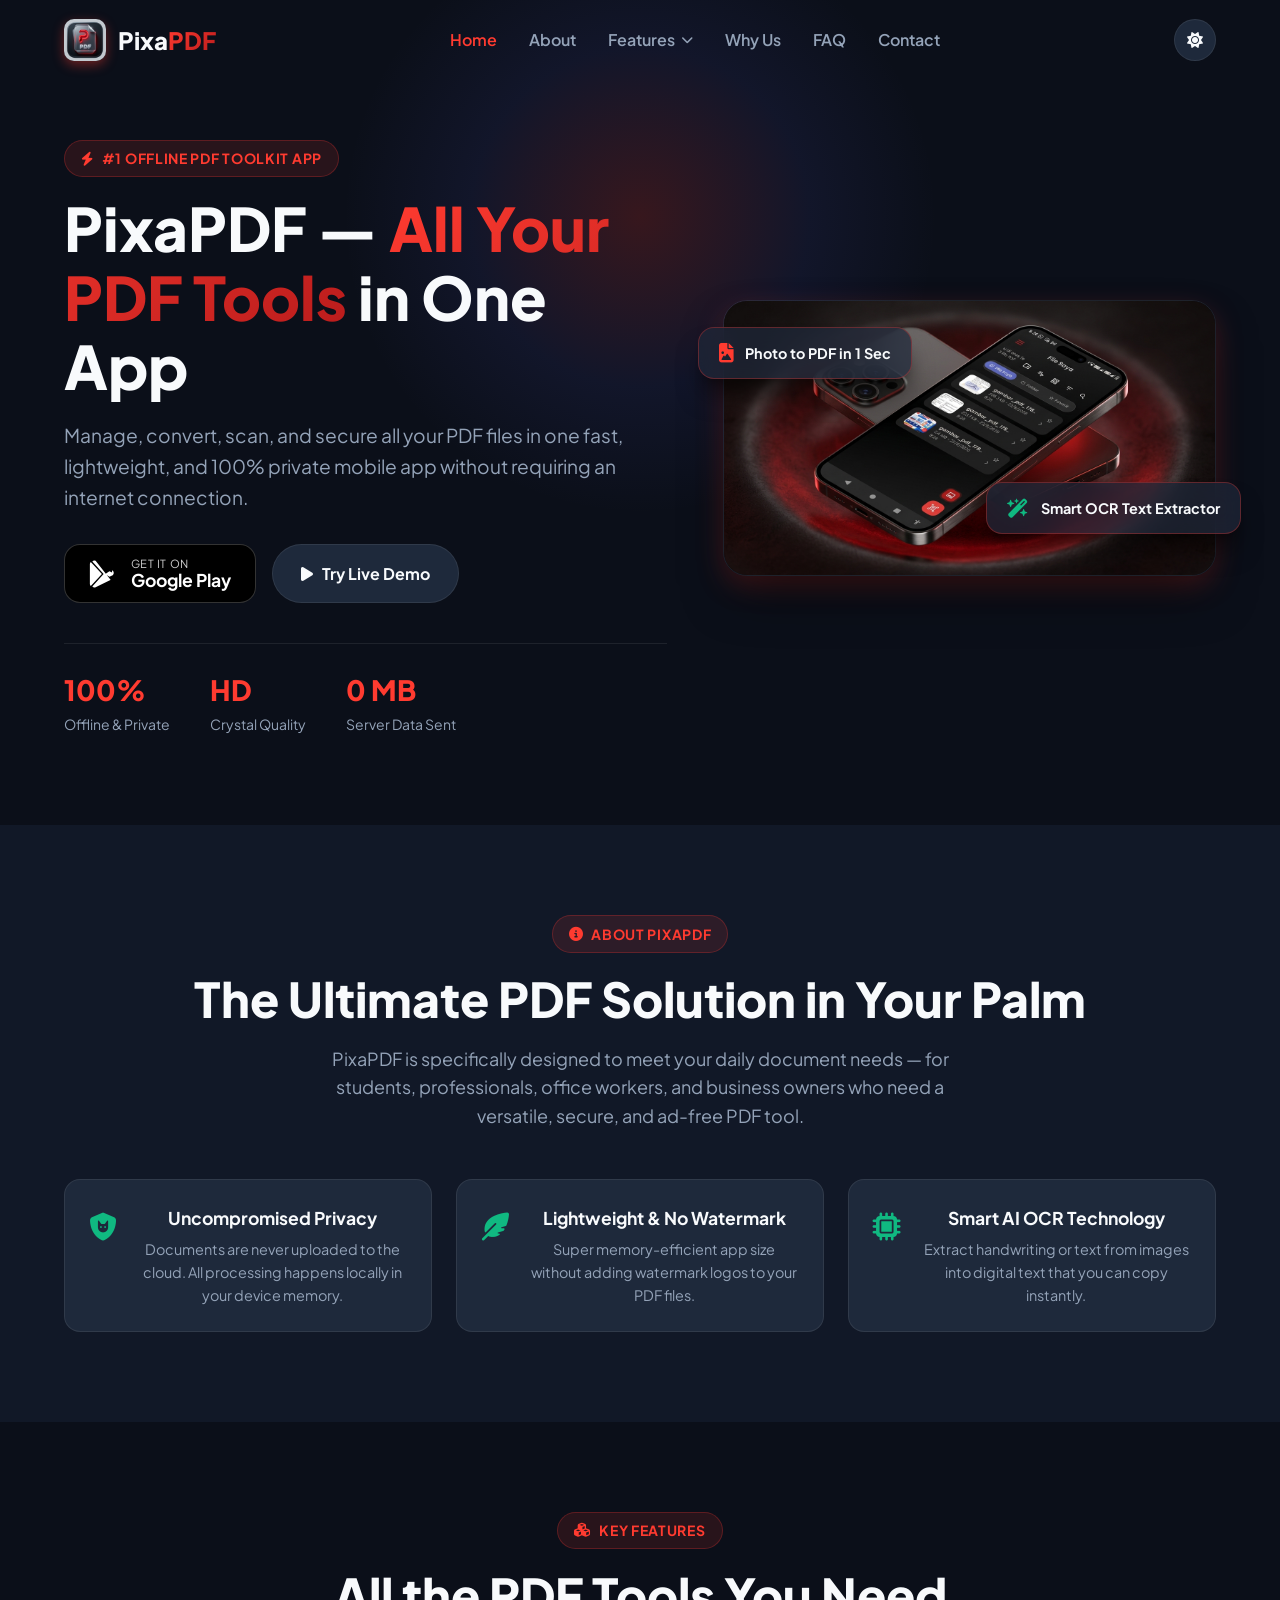
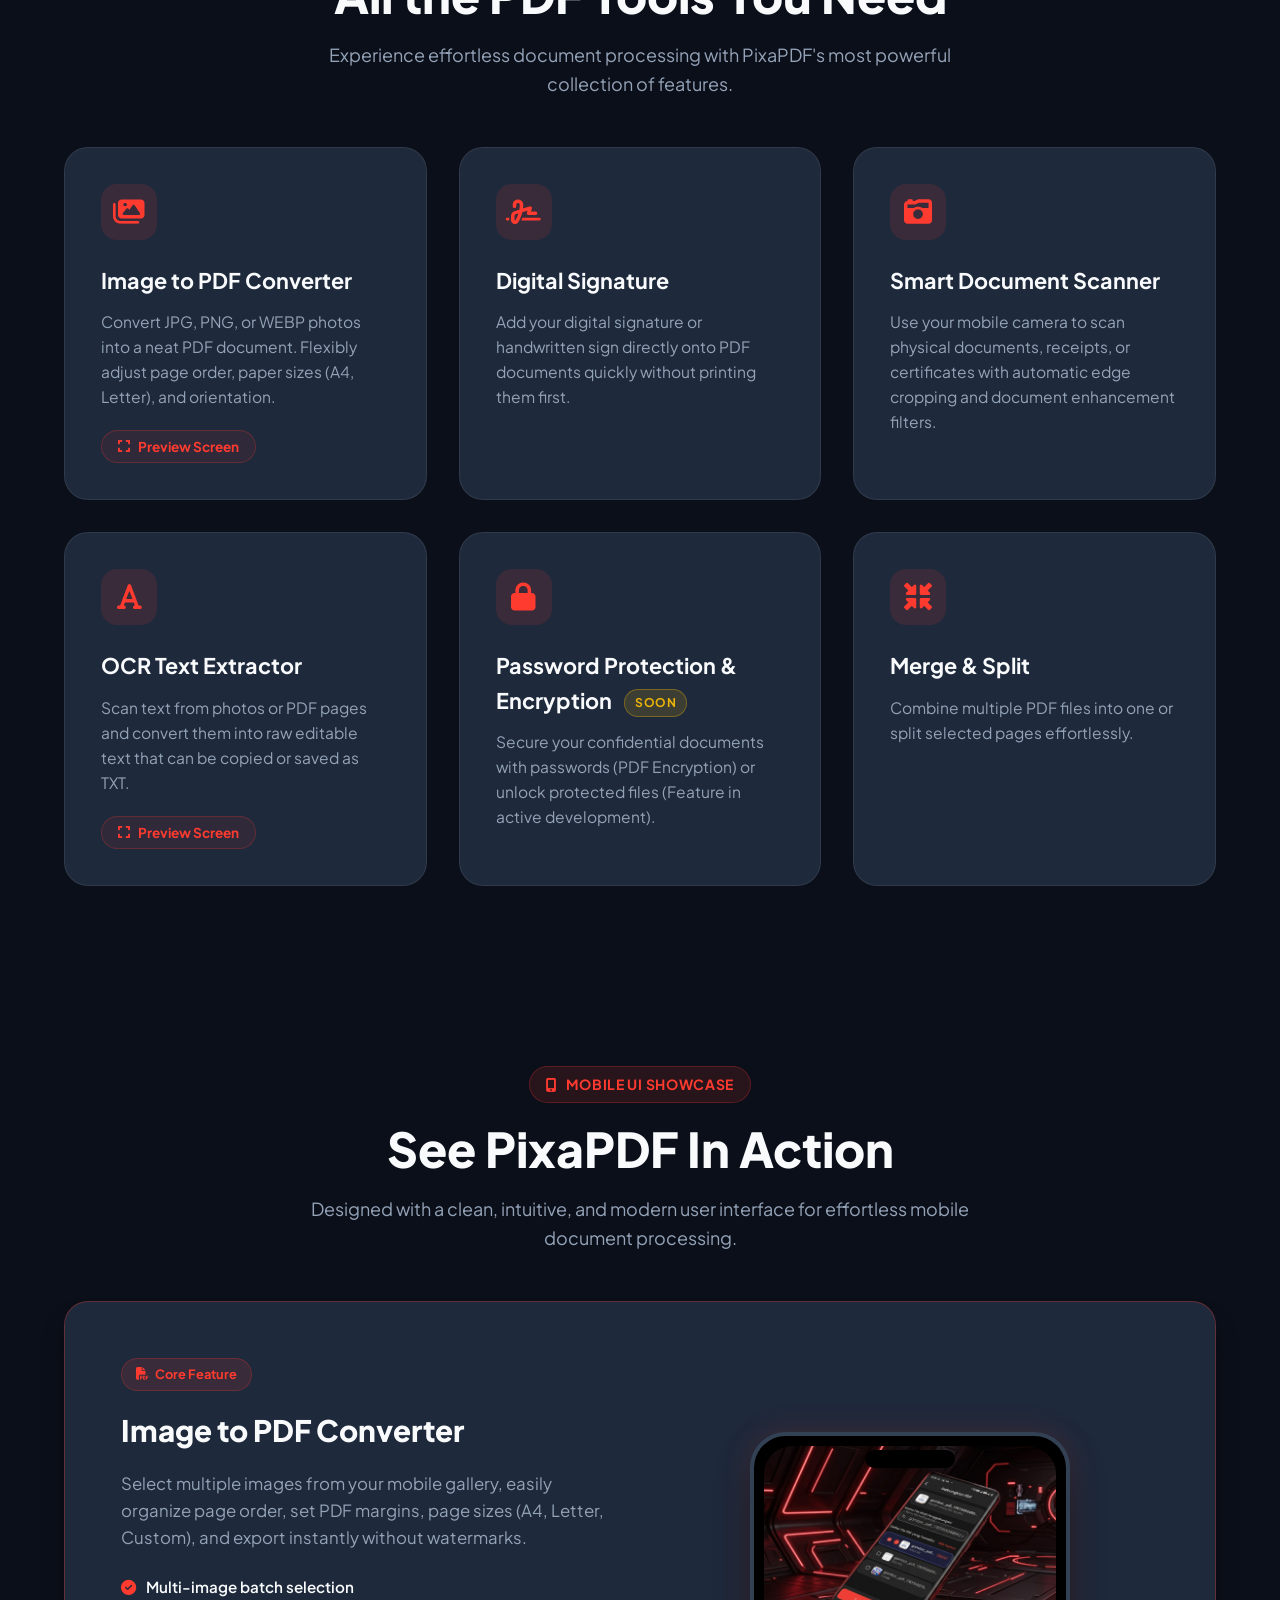
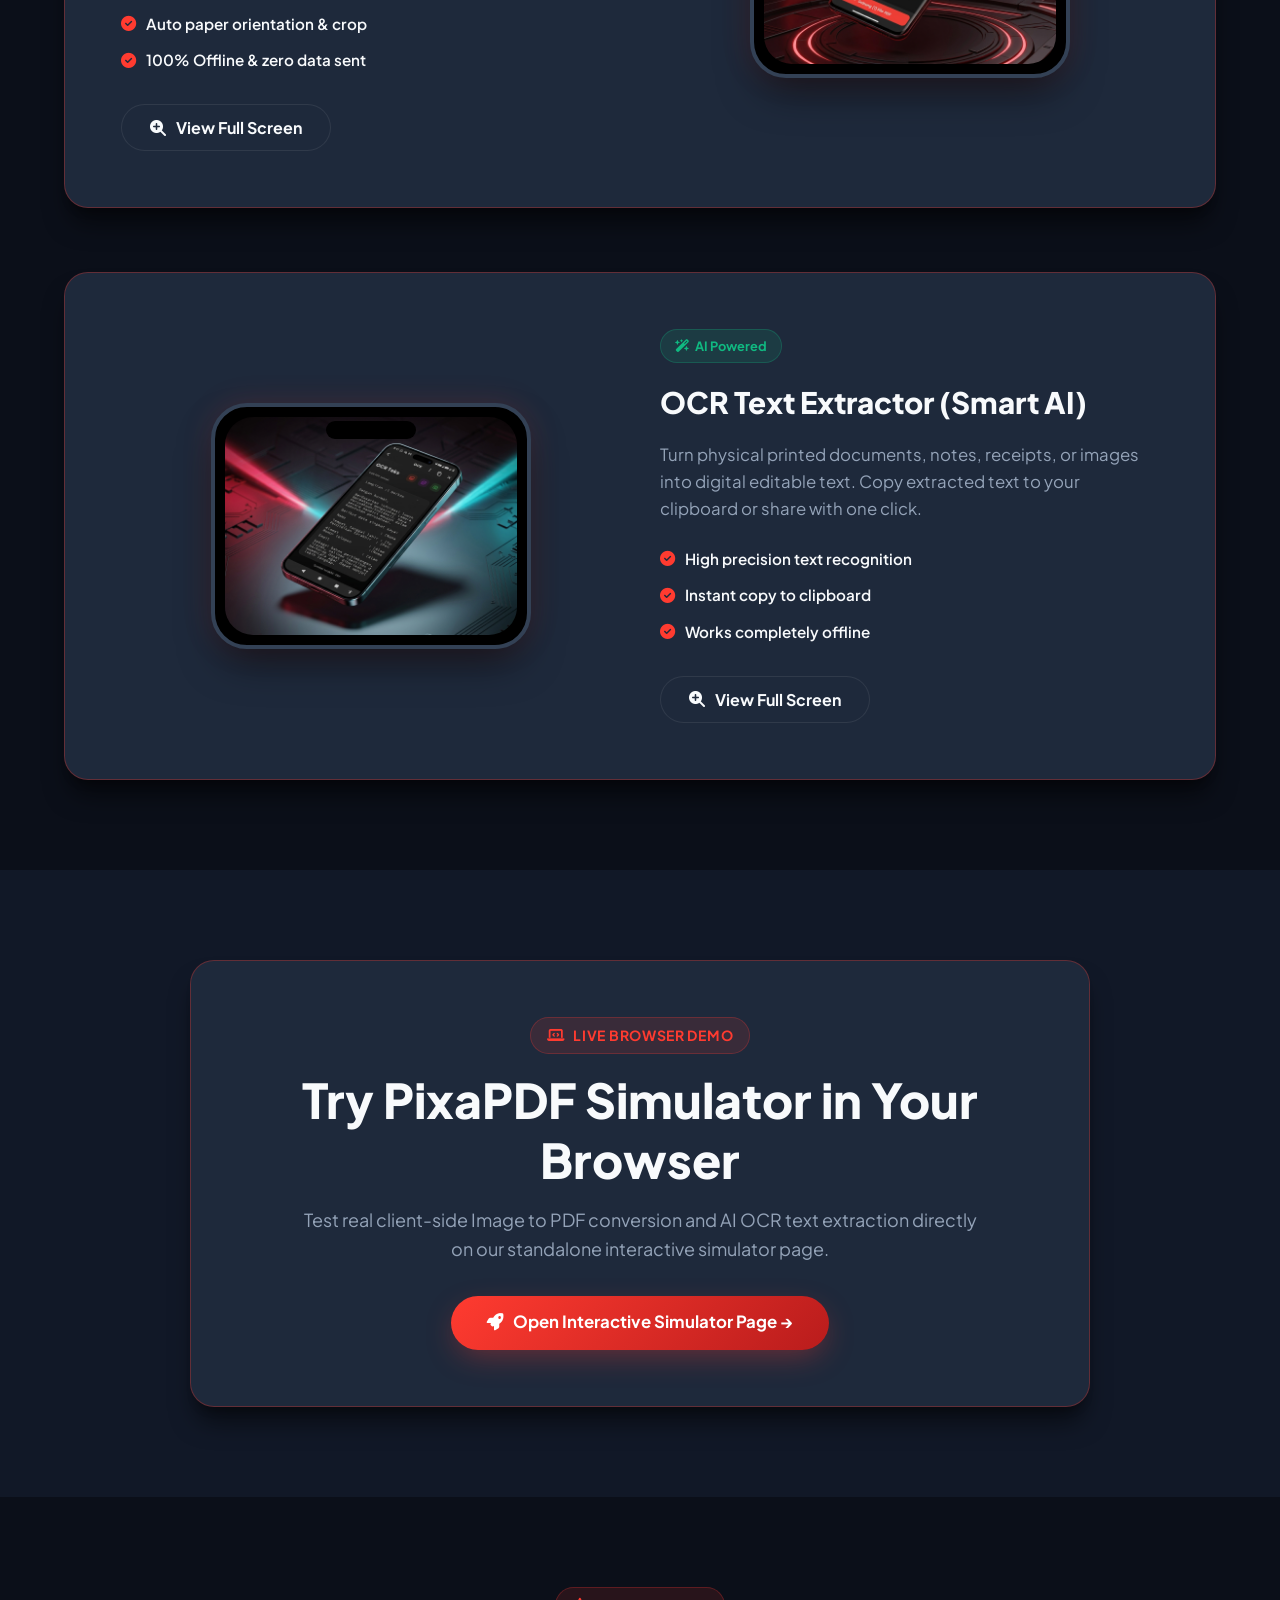
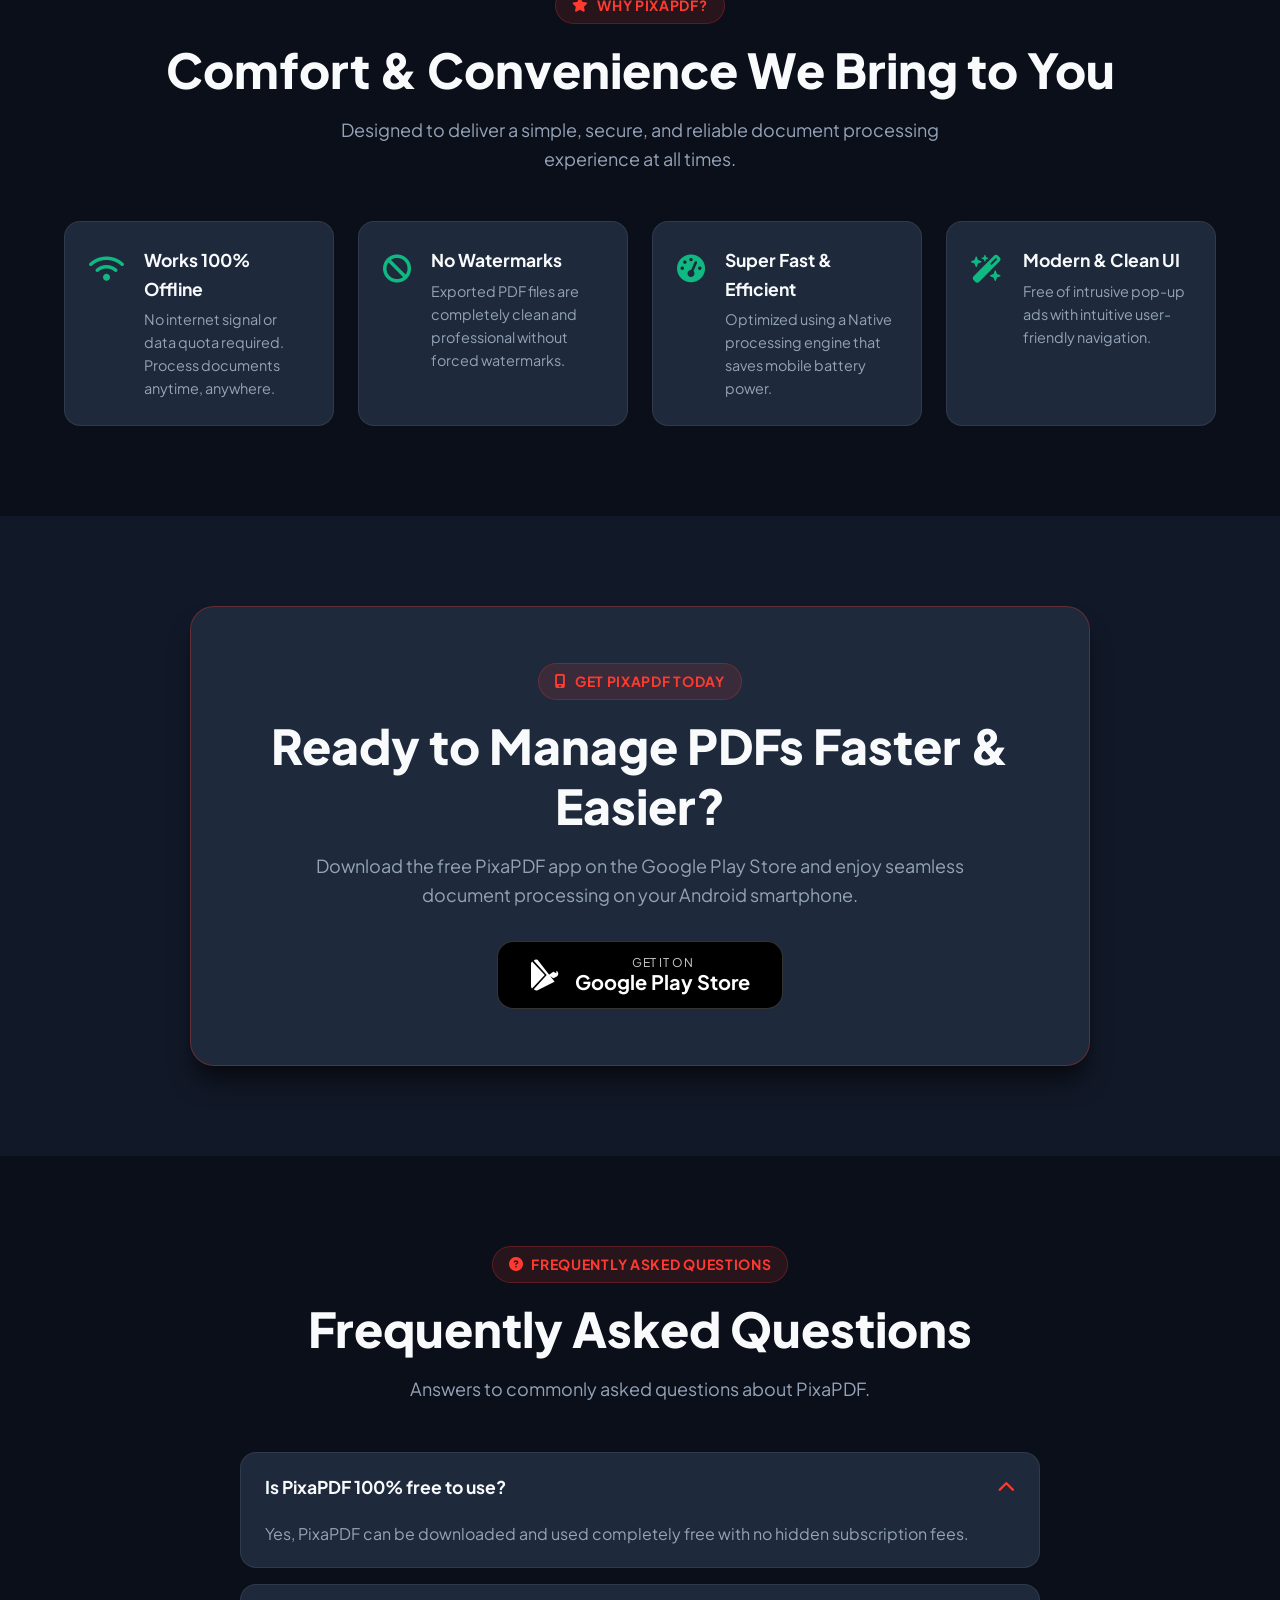
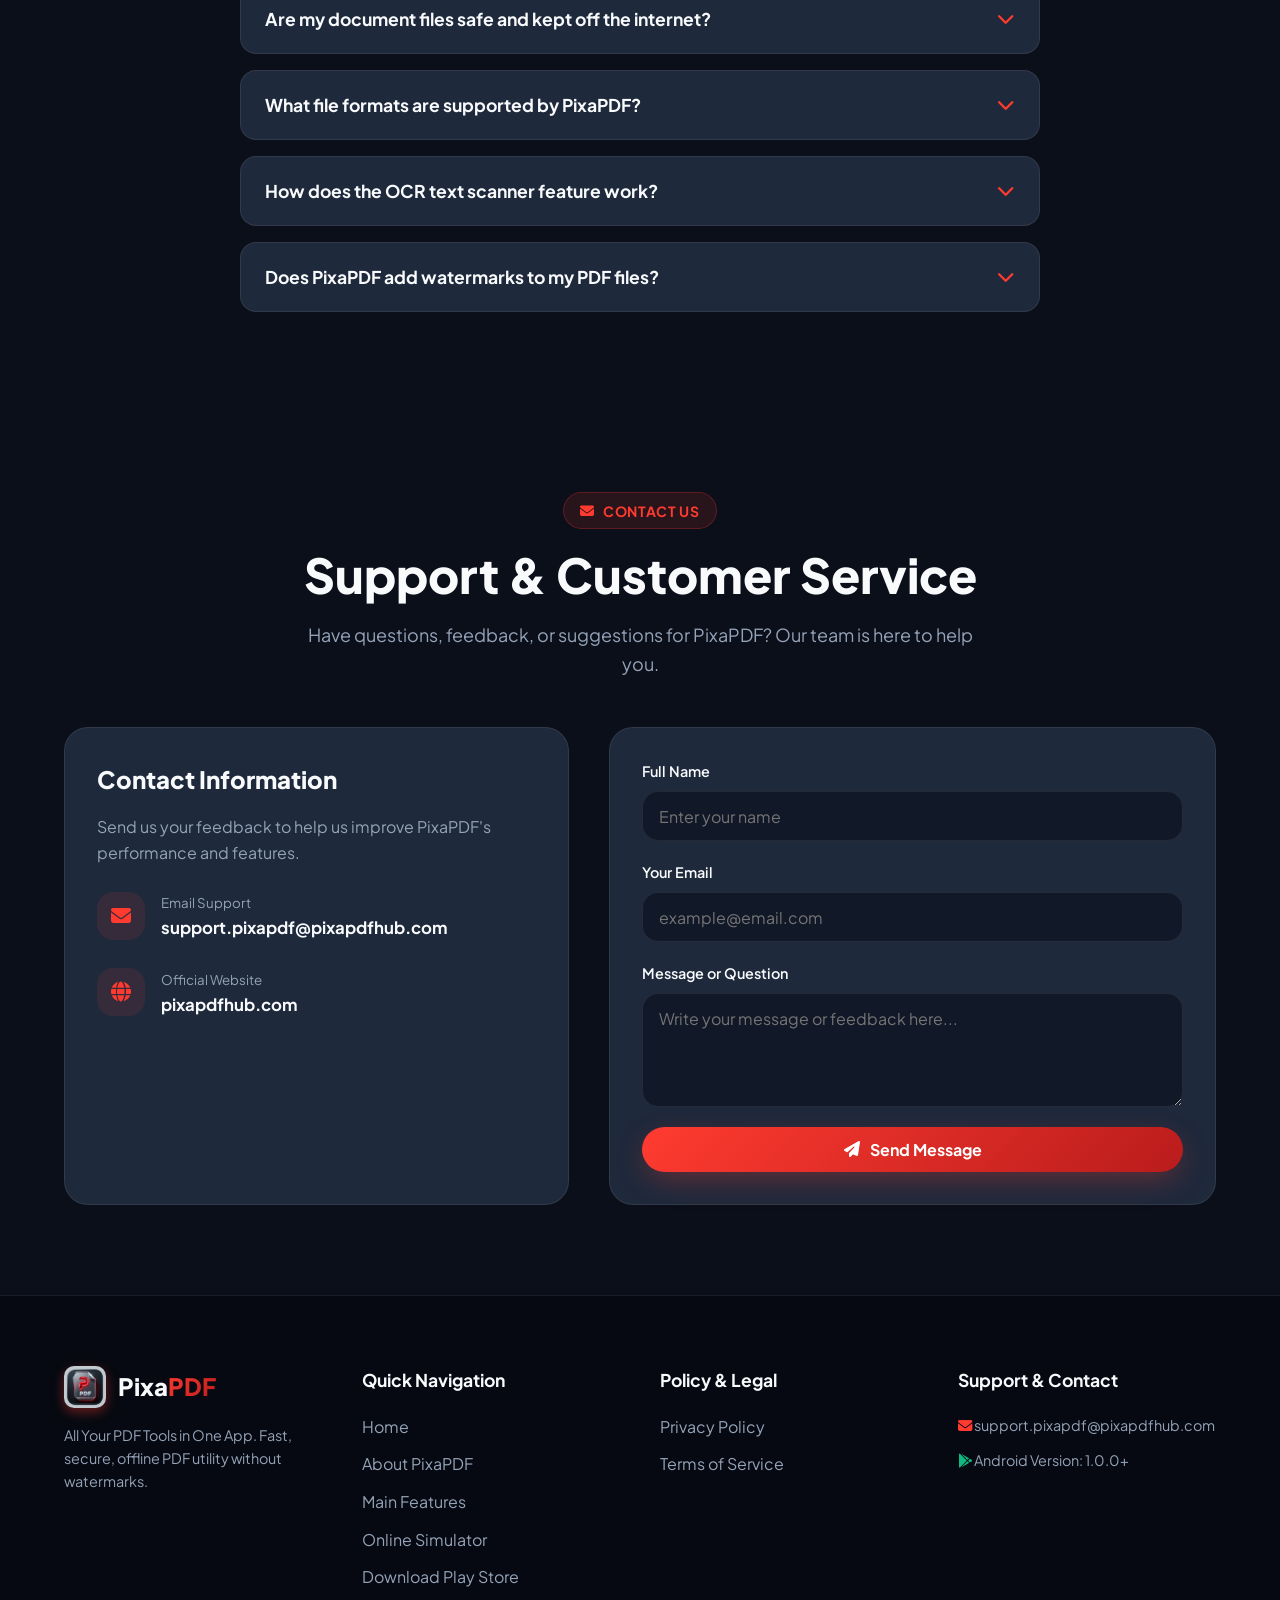
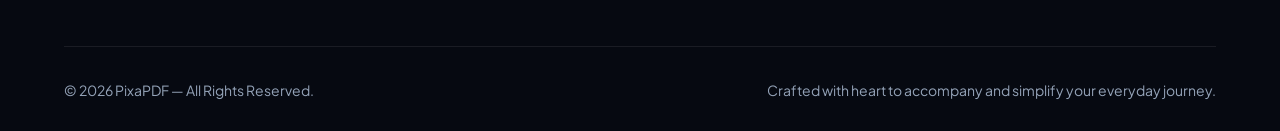
==== commit 34cb7e68: "Update app-ads.txt verification and remove app-ads-info page from footer" ====
--- a/index.html
+++ b/index.html
@@ -203,7 +203,8 @@
           <h3>Image to PDF Converter</h3>
           <p>Convert JPG, PNG, or WEBP photos into a neat PDF document. Flexibly adjust page order, paper sizes
             (A4, Letter), and orientation.</p>
-          <button class="feature-preview-btn lightbox-trigger" data-img="assets/images/feat_img_to_pdf.png" data-caption="PixaPDF — Image to PDF Screen Preview">
+          <button class="feature-preview-btn lightbox-trigger" data-img="assets/images/feat_img_to_pdf.png"
+            data-caption="PixaPDF — Image to PDF Screen Preview">
             <i class="fa-solid fa-expand"></i> Preview Screen
           </button>
         </div>
@@ -212,7 +213,8 @@
         <div class="feature-card">
           <div class="feature-icon"><i class="fa-solid fa-signature"></i></div>
           <h3>Digital Signature</h3>
-          <p>Add your digital signature or handwritten sign directly onto PDF documents quickly without printing them first.</p>
+          <p>Add your digital signature or handwritten sign directly onto PDF documents quickly without printing them
+            first.</p>
         </div>
 
         <!-- Feature 3 -->
@@ -226,10 +228,11 @@
         <!-- Feature 4 -->
         <div class="feature-card">
           <div class="feature-icon"><i class="fa-solid fa-font"></i></div>
-          <h3>OCR Text Extractor (AI Scan)</h3>
+          <h3>OCR Text Extractor</h3>
           <p>Scan text from photos or PDF pages and convert them into raw editable text that can be copied or
             saved as TXT.</p>
-          <button class="feature-preview-btn lightbox-trigger" data-img="assets/images/feat_ocr_text.png" data-caption="PixaPDF — OCR Text Extractor Screen Preview">
+          <button class="feature-preview-btn lightbox-trigger" data-img="assets/images/feat_ocr_text.png"
+            data-caption="PixaPDF — OCR Text Extractor Screen Preview">
             <i class="fa-solid fa-expand"></i> Preview Screen
           </button>
         </div>
@@ -271,20 +274,24 @@
           <div class="showcase-info">
             <div class="showcase-badge"><i class="fa-solid fa-file-pdf"></i> Core Feature</div>
             <h3>Image to PDF Converter</h3>
-            <p>Select multiple images from your mobile gallery, easily organize page order, set PDF margins, page sizes (A4, Letter, Custom), and export instantly without watermarks.</p>
+            <p>Select multiple images from your mobile gallery, easily organize page order, set PDF margins, page sizes
+              (A4, Letter, Custom), and export instantly without watermarks.</p>
             <ul class="showcase-highlights">
               <li><i class="fa-solid fa-circle-check"></i> Multi-image batch selection</li>
               <li><i class="fa-solid fa-circle-check"></i> Auto paper orientation & crop</li>
               <li><i class="fa-solid fa-circle-check"></i> 100% Offline & zero data sent</li>
             </ul>
-            <button class="btn btn-secondary lightbox-trigger" data-img="assets/images/feat_img_to_pdf.png" data-caption="PixaPDF Image to PDF Conversion Screen">
+            <button class="btn btn-secondary lightbox-trigger" data-img="assets/images/feat_img_to_pdf.png"
+              data-caption="PixaPDF Image to PDF Conversion Screen">
               <i class="fa-solid fa-magnifying-glass-plus"></i> View Full Screen
             </button>
           </div>
-          <div class="showcase-visual lightbox-trigger" data-img="assets/images/feat_img_to_pdf.png" data-caption="PixaPDF Image to PDF Conversion Screen">
+          <div class="showcase-visual lightbox-trigger" data-img="assets/images/feat_img_to_pdf.png"
+            data-caption="PixaPDF Image to PDF Conversion Screen">
             <div class="phone-frame">
               <div class="phone-camera-notch"></div>
-              <img src="assets/images/feat_img_to_pdf.png" alt="PixaPDF Image to PDF Interface Screenshot" class="showcase-img">
+              <img src="assets/images/feat_img_to_pdf.png" alt="PixaPDF Image to PDF Interface Screenshot"
+                class="showcase-img">
               <div class="glass-overlay">
                 <span><i class="fa-solid fa-expand"></i> Click to Enlarge</span>
               </div>
@@ -297,20 +304,24 @@
           <div class="showcase-info">
             <div class="showcase-badge accent"><i class="fa-solid fa-wand-magic-sparkles"></i> AI Powered</div>
             <h3>OCR Text Extractor (Smart AI)</h3>
-            <p>Turn physical printed documents, notes, receipts, or images into digital editable text. Copy extracted text to your clipboard or share with one click.</p>
+            <p>Turn physical printed documents, notes, receipts, or images into digital editable text. Copy extracted
+              text to your clipboard or share with one click.</p>
             <ul class="showcase-highlights">
               <li><i class="fa-solid fa-circle-check"></i> High precision text recognition</li>
               <li><i class="fa-solid fa-circle-check"></i> Instant copy to clipboard</li>
               <li><i class="fa-solid fa-circle-check"></i> Works completely offline</li>
             </ul>
-            <button class="btn btn-secondary lightbox-trigger" data-img="assets/images/feat_ocr_text.png" data-caption="PixaPDF OCR Text Extractor Screen">
+            <button class="btn btn-secondary lightbox-trigger" data-img="assets/images/feat_ocr_text.png"
+              data-caption="PixaPDF OCR Text Extractor Screen">
               <i class="fa-solid fa-magnifying-glass-plus"></i> View Full Screen
             </button>
           </div>
-          <div class="showcase-visual lightbox-trigger" data-img="assets/images/feat_ocr_text.png" data-caption="PixaPDF OCR Text Extractor Screen">
+          <div class="showcase-visual lightbox-trigger" data-img="assets/images/feat_ocr_text.png"
+            data-caption="PixaPDF OCR Text Extractor Screen">
             <div class="phone-frame">
               <div class="phone-camera-notch"></div>
-              <img src="assets/images/feat_ocr_text.png" alt="PixaPDF OCR Text Scanner Interface Screenshot" class="showcase-img">
+              <img src="assets/images/feat_ocr_text.png" alt="PixaPDF OCR Text Scanner Interface Screenshot"
+                class="showcase-img">
               <div class="glass-overlay">
                 <span><i class="fa-solid fa-expand"></i> Click to Enlarge</span>
               </div>
@@ -326,11 +337,13 @@
        ========================================== -->
   <section class="section bg-surface" id="simulator">
     <div class="container text-center">
-      <div style="background: var(--bg-card); border: 1px solid var(--border-glow); padding: 3.5rem 2rem; border-radius: var(--radius-lg); box-shadow: var(--shadow-lg); max-width: 900px; margin: 0 auto; position: relative; overflow: hidden;">
+      <div
+        style="background: var(--bg-card); border: 1px solid var(--border-glow); padding: 3.5rem 2rem; border-radius: var(--radius-lg); box-shadow: var(--shadow-lg); max-width: 900px; margin: 0 auto; position: relative; overflow: hidden;">
         <div class="section-badge"><i class="fa-solid fa-laptop-code"></i> Live Browser Demo</div>
         <h2 class="section-title">Try PixaPDF Simulator in Your Browser</h2>
         <p class="section-subtitle" style="margin-bottom: 2rem;">
-          Test real client-side Image to PDF conversion and AI OCR text extraction directly on our standalone interactive simulator page.
+          Test real client-side Image to PDF conversion and AI OCR text extraction directly on our standalone
+          interactive simulator page.
         </p>
         <div style="display: flex; justify-content: center; gap: 1rem; flex-wrap: wrap;">
           <a href="simulator.html" class="btn btn-primary" style="padding: 0.85rem 2.25rem; font-size: 1.05rem;">
@@ -400,7 +413,8 @@
         <div class="section-badge"><i class="fa-solid fa-mobile-screen"></i> Get PixaPDF Today</div>
         <h2 class="section-title">Ready to Manage PDFs Faster & Easier?</h2>
         <p class="section-subtitle" style="margin-bottom: 2rem;">
-          Download the free PixaPDF app on the Google Play Store and enjoy seamless document processing on your Android smartphone.
+          Download the free PixaPDF app on the Google Play Store and enjoy seamless document processing on your Android
+          smartphone.
         </p>
 
         <div style="display: flex; justify-content: center; gap: 1.5rem; flex-wrap: wrap; align-items: center;">
@@ -452,7 +466,8 @@
             <i class="fa-solid fa-chevron-down"></i>
           </div>
           <div class="faq-body">
-            Absolutely safe! PixaPDF operates 100% offline in your phone's memory. Your documents are never uploaded or stored on any external server.
+            Absolutely safe! PixaPDF operates 100% offline in your phone's memory. Your documents are never uploaded or
+            stored on any external server.
           </div>
         </div>
 
@@ -463,7 +478,8 @@
             <i class="fa-solid fa-chevron-down"></i>
           </div>
           <div class="faq-body">
-            PixaPDF supports popular image formats like JPG, JPEG, PNG, WEBP, as well as PDF documents for conversion and extraction.
+            PixaPDF supports popular image formats like JPG, JPEG, PNG, WEBP, as well as PDF documents for conversion
+            and extraction.
           </div>
         </div>
 
@@ -474,7 +490,8 @@
             <i class="fa-solid fa-chevron-down"></i>
           </div>
           <div class="faq-body">
-            The OCR feature uses local AI intelligence to detect text characters in photos or scanned documents, converting them into plain text that you can freely copy.
+            The OCR feature uses local AI intelligence to detect text characters in photos or scanned documents,
+            converting them into plain text that you can freely copy.
           </div>
         </div>
 
@@ -516,7 +533,7 @@
             <div class="contact-icon"><i class="fa-solid fa-envelope"></i></div>
             <div>
               <small style="color: var(--text-muted);">Email Support</small>
-              <h4 style="font-size: 1.05rem;">pixapdf.one@gmail.com</h4>
+              <h4 style="font-size: 1.05rem;">support.pixapdf@pixapdfhub.com</h4>
             </div>
           </div>
 
@@ -524,7 +541,7 @@
             <div class="contact-icon"><i class="fa-solid fa-globe"></i></div>
             <div>
               <small style="color: var(--text-muted);">Official Website</small>
-              <h4 style="font-size: 1.05rem;">pixapdf.com</h4>
+              <h4 style="font-size: 1.05rem;">pixapdfhub.com</h4>
             </div>
           </div>
         </div>
@@ -586,15 +603,13 @@
           <ul class="footer-links">
             <li><a href="privacy.html" target="_blank">Privacy Policy</a></li>
             <li><a href="terms.html" target="_blank">Terms of Service</a></li>
-            <li><a href="app-ads-info.html" target="_blank">Google app-ads.txt (Page)</a></li>
-            <li><a href="app-ads.txt" target="_blank">Google app-ads.txt (Raw File)</a></li>
           </ul>
         </div>
 
         <div class="footer-col">
           <h4>Support & Contact</h4>
           <p style="font-size: 0.9rem; margin-bottom: 0.75rem;"><i class="fa-solid fa-envelope"
-              style="color: var(--primary);"></i> pixapdf.one@gmail.com</p>
+              style="color: var(--primary);"></i> support.pixapdf@pixapdfhub.com</p>
           <p style="font-size: 0.9rem;"><i class="fa-brands fa-google-play" style="color: var(--accent-teal);"></i>
             Android Version: 1.0.0+</p>
         </div>
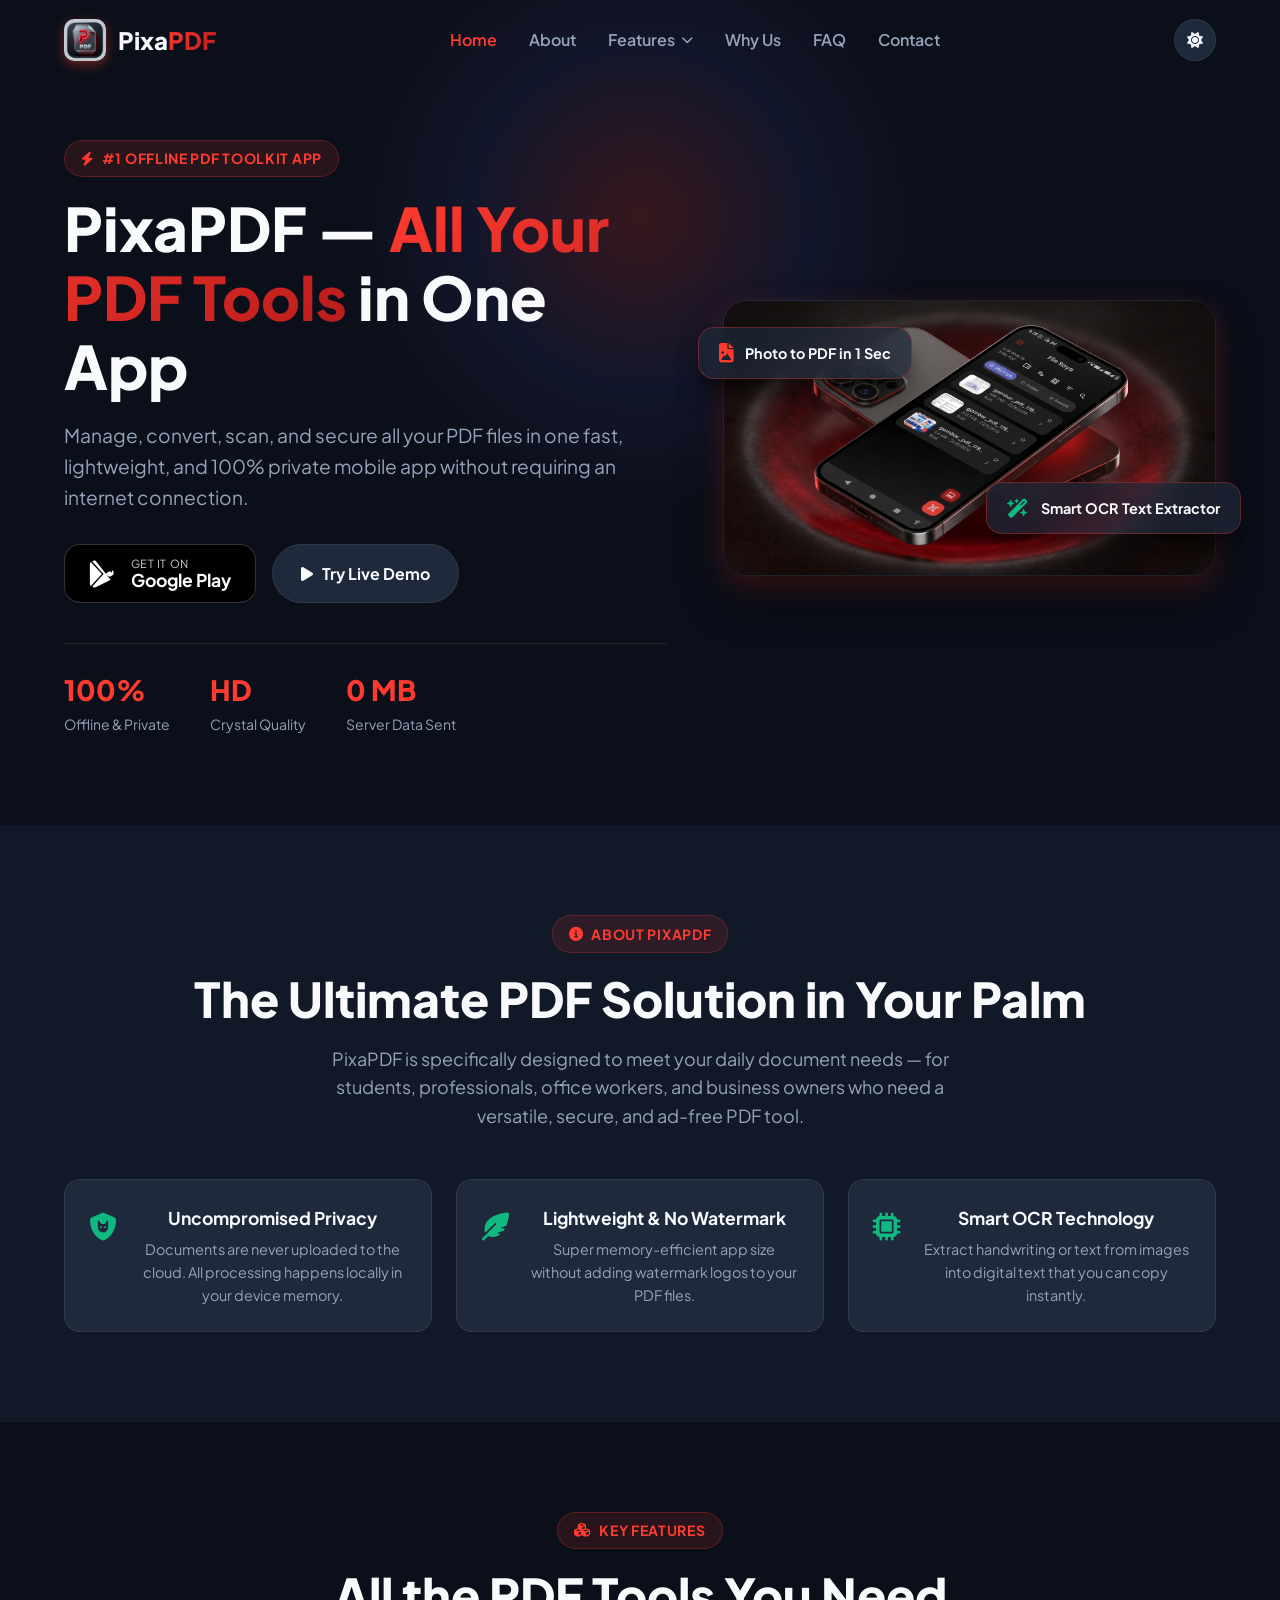
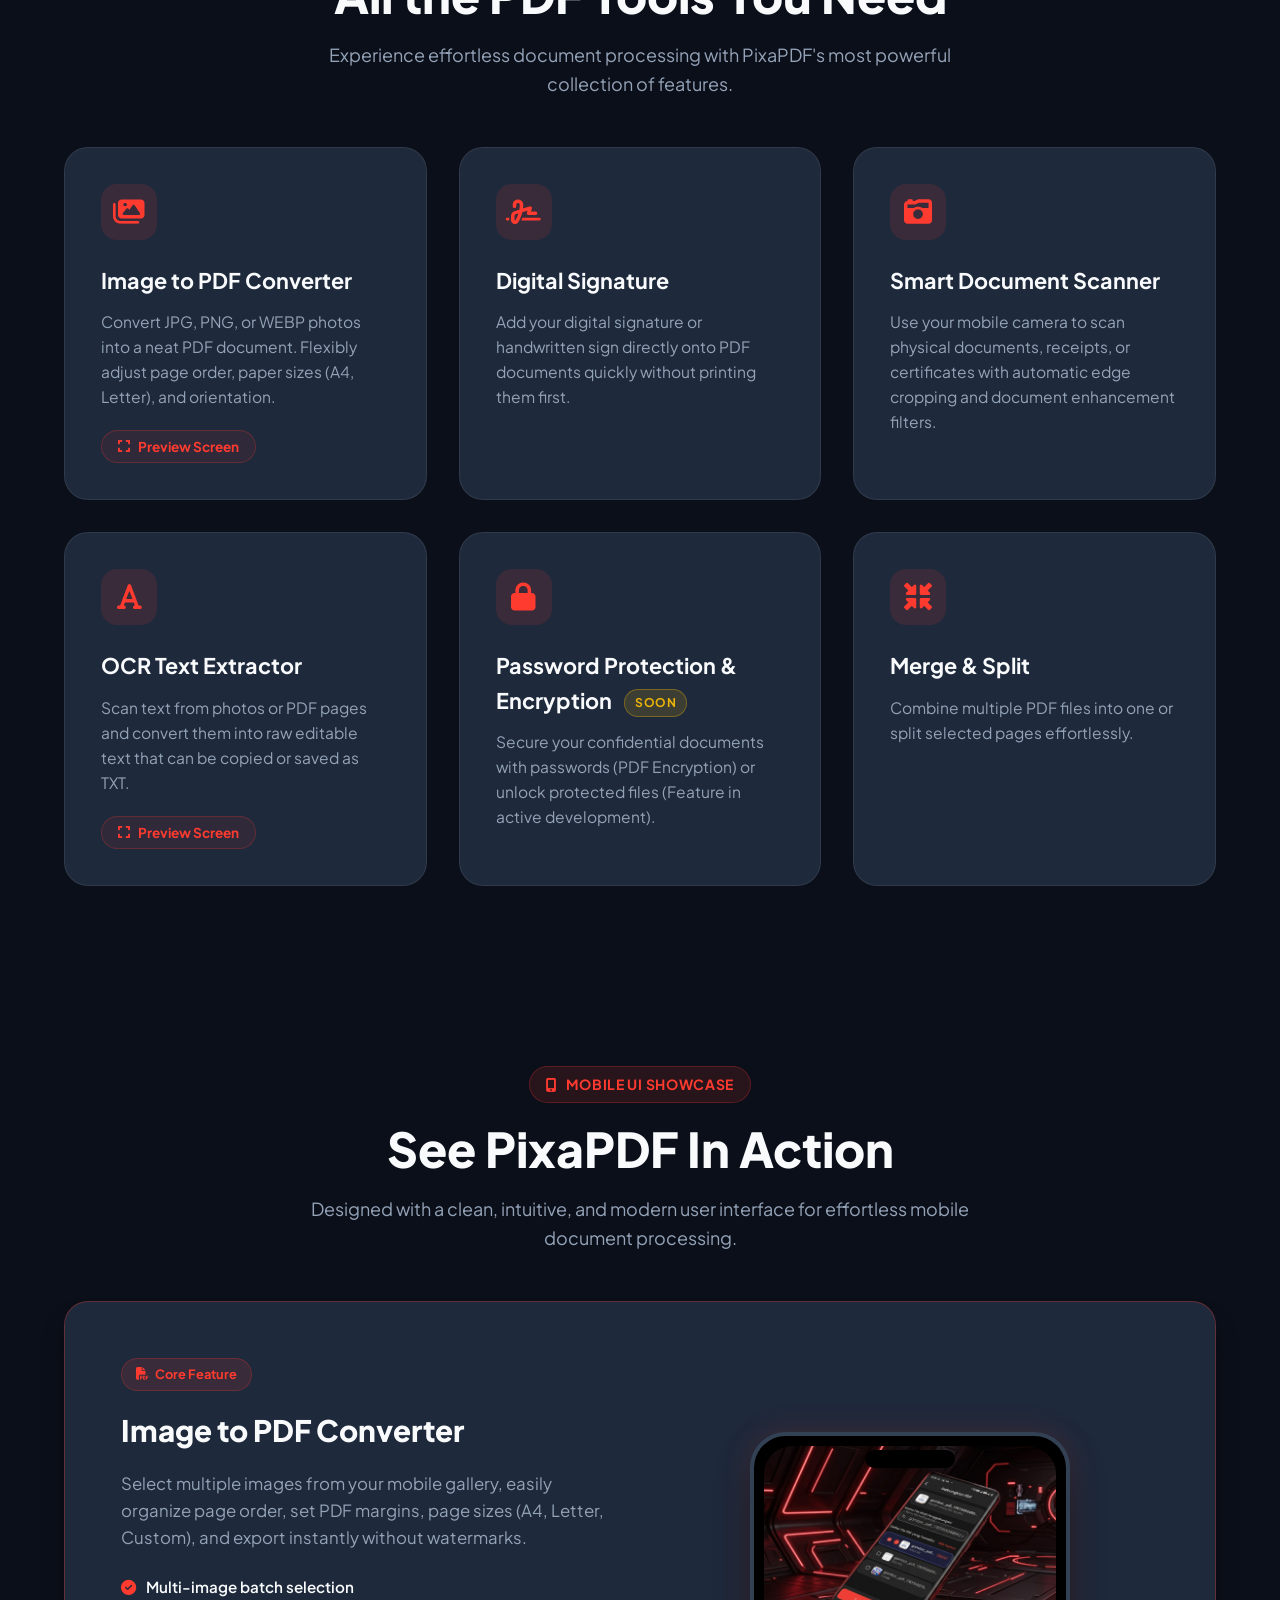
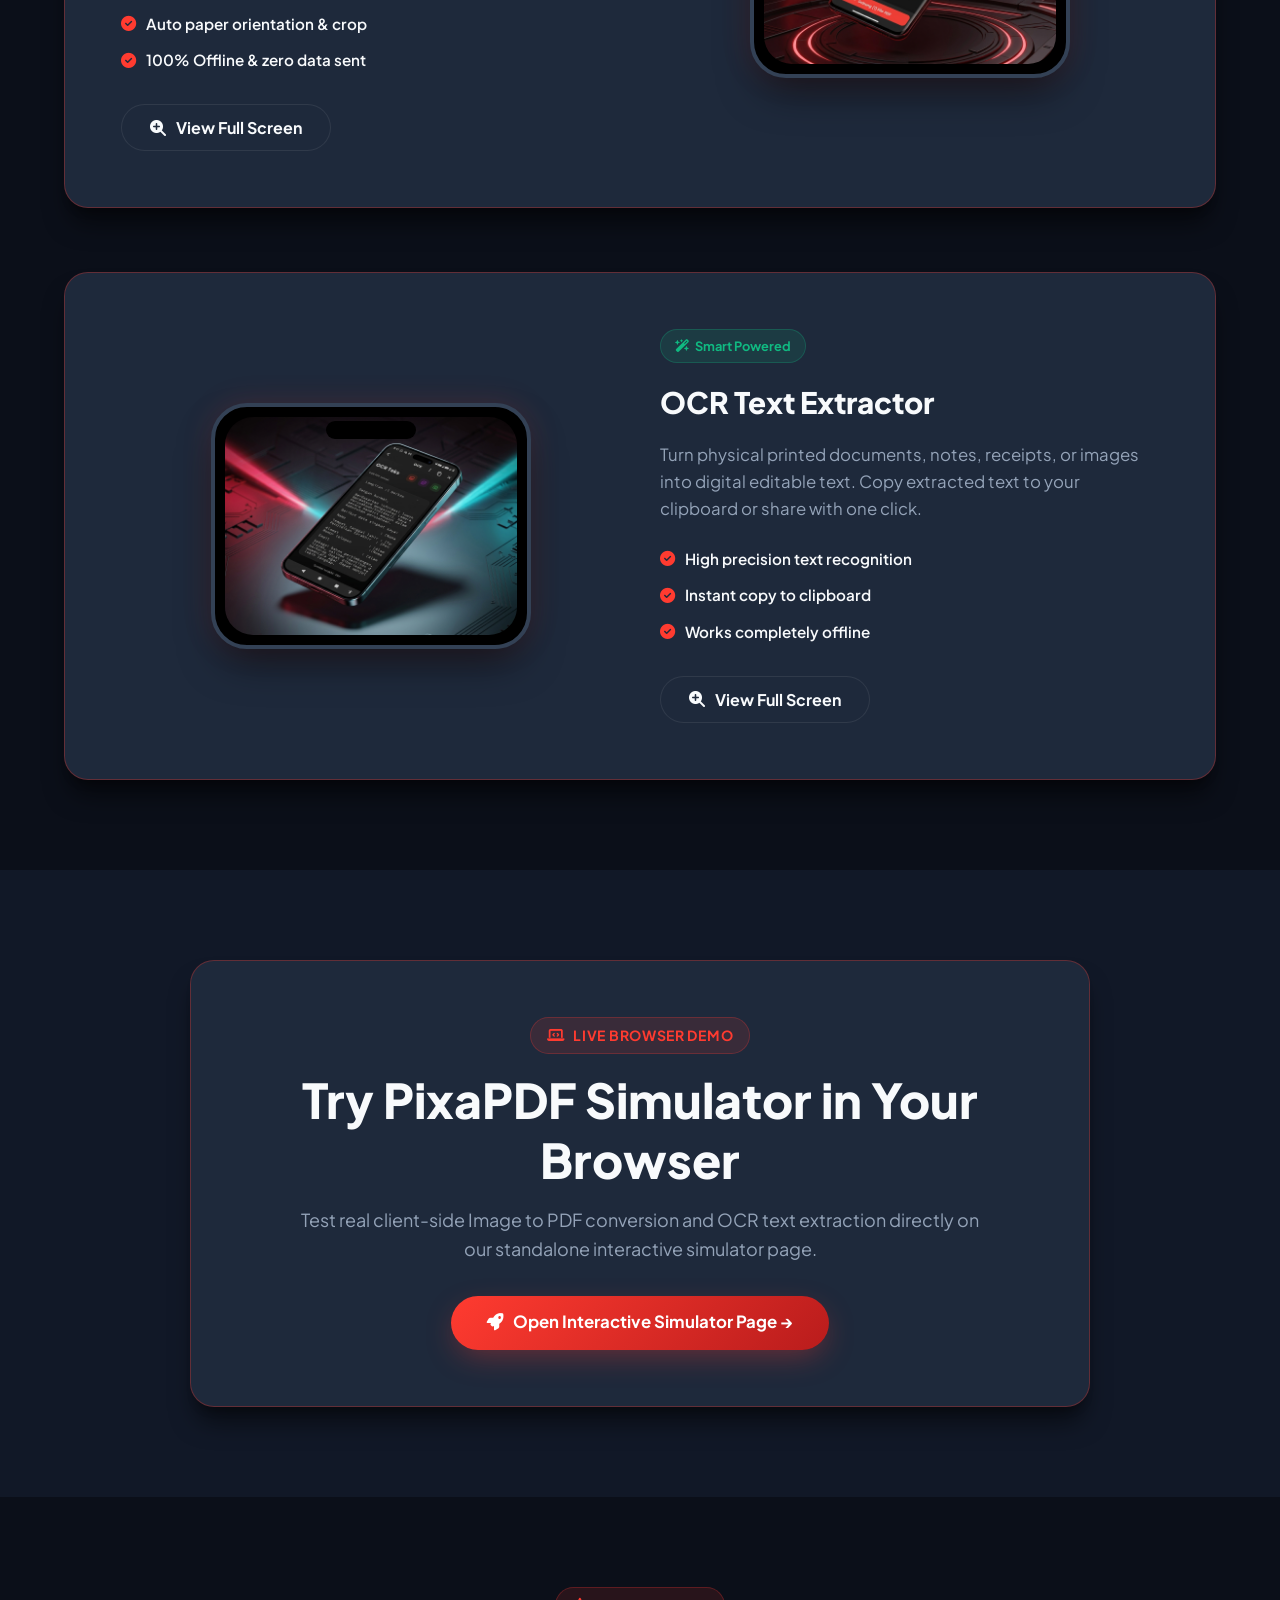
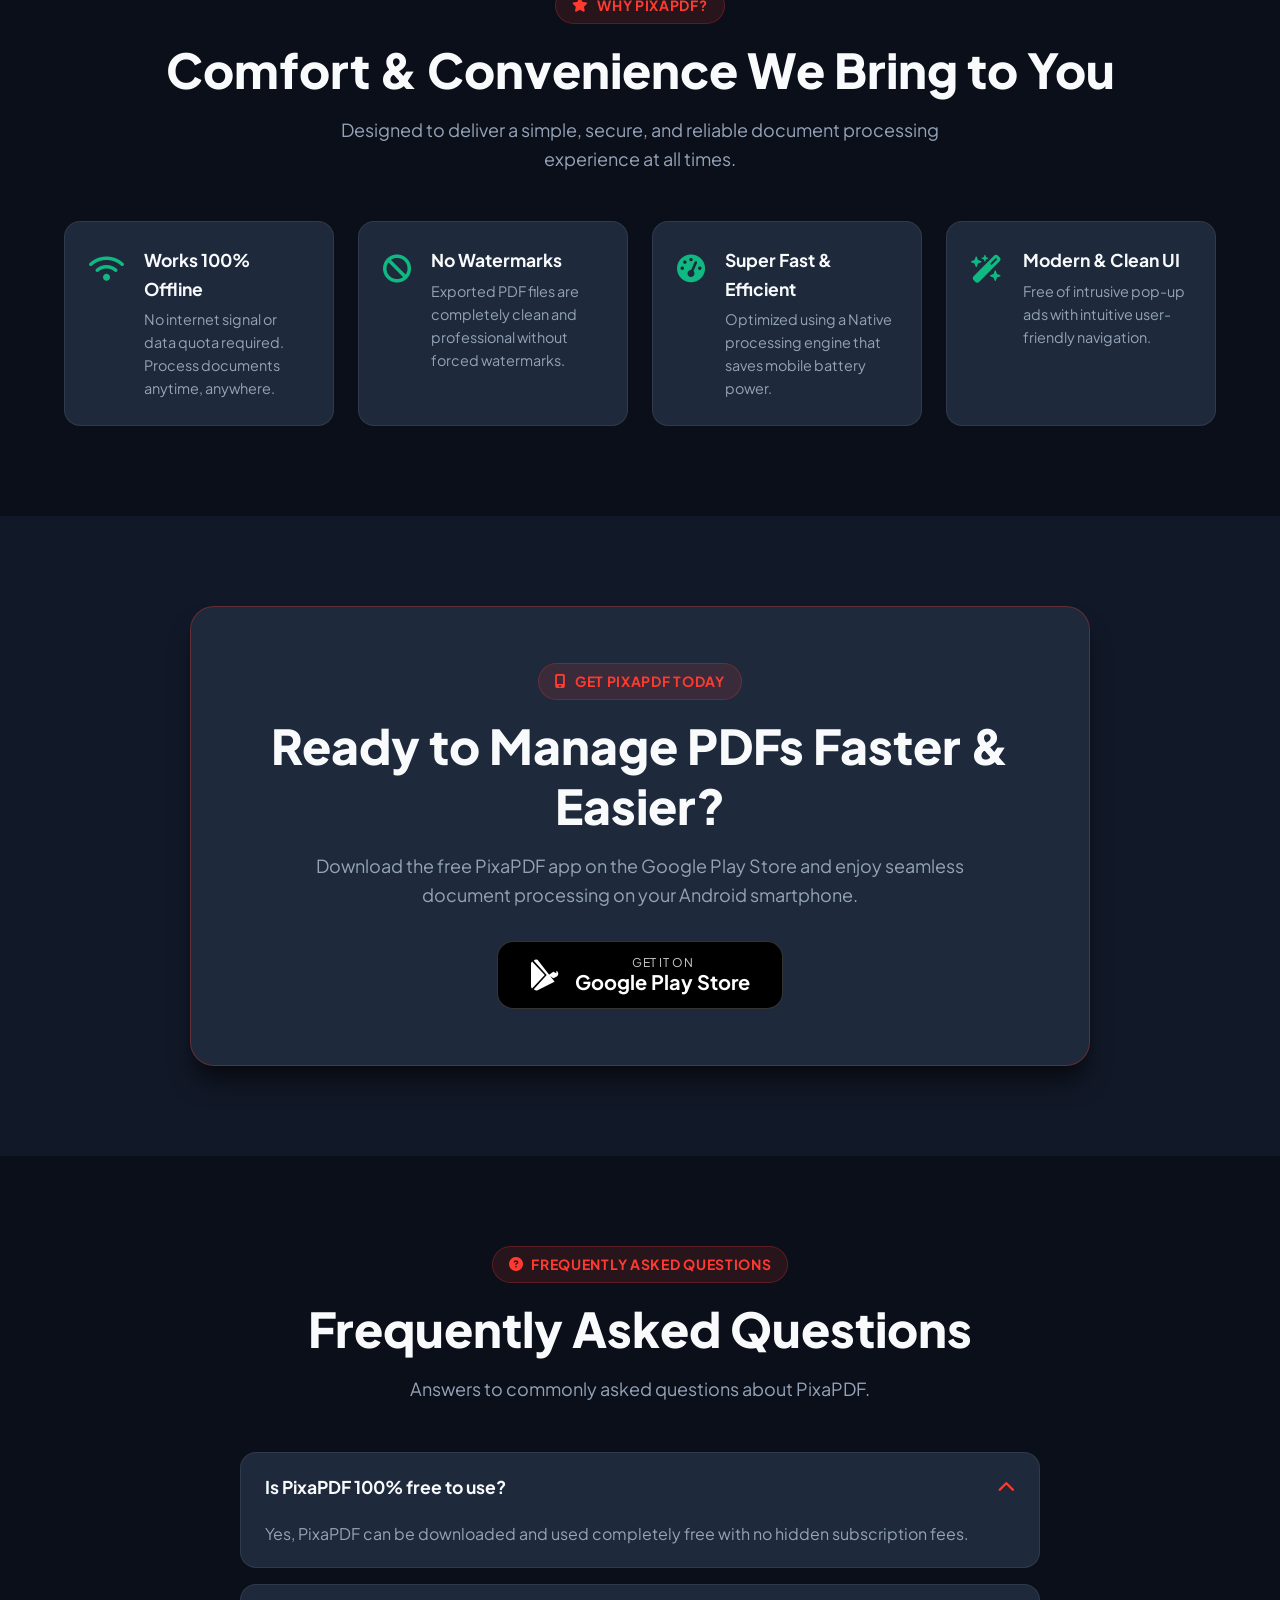
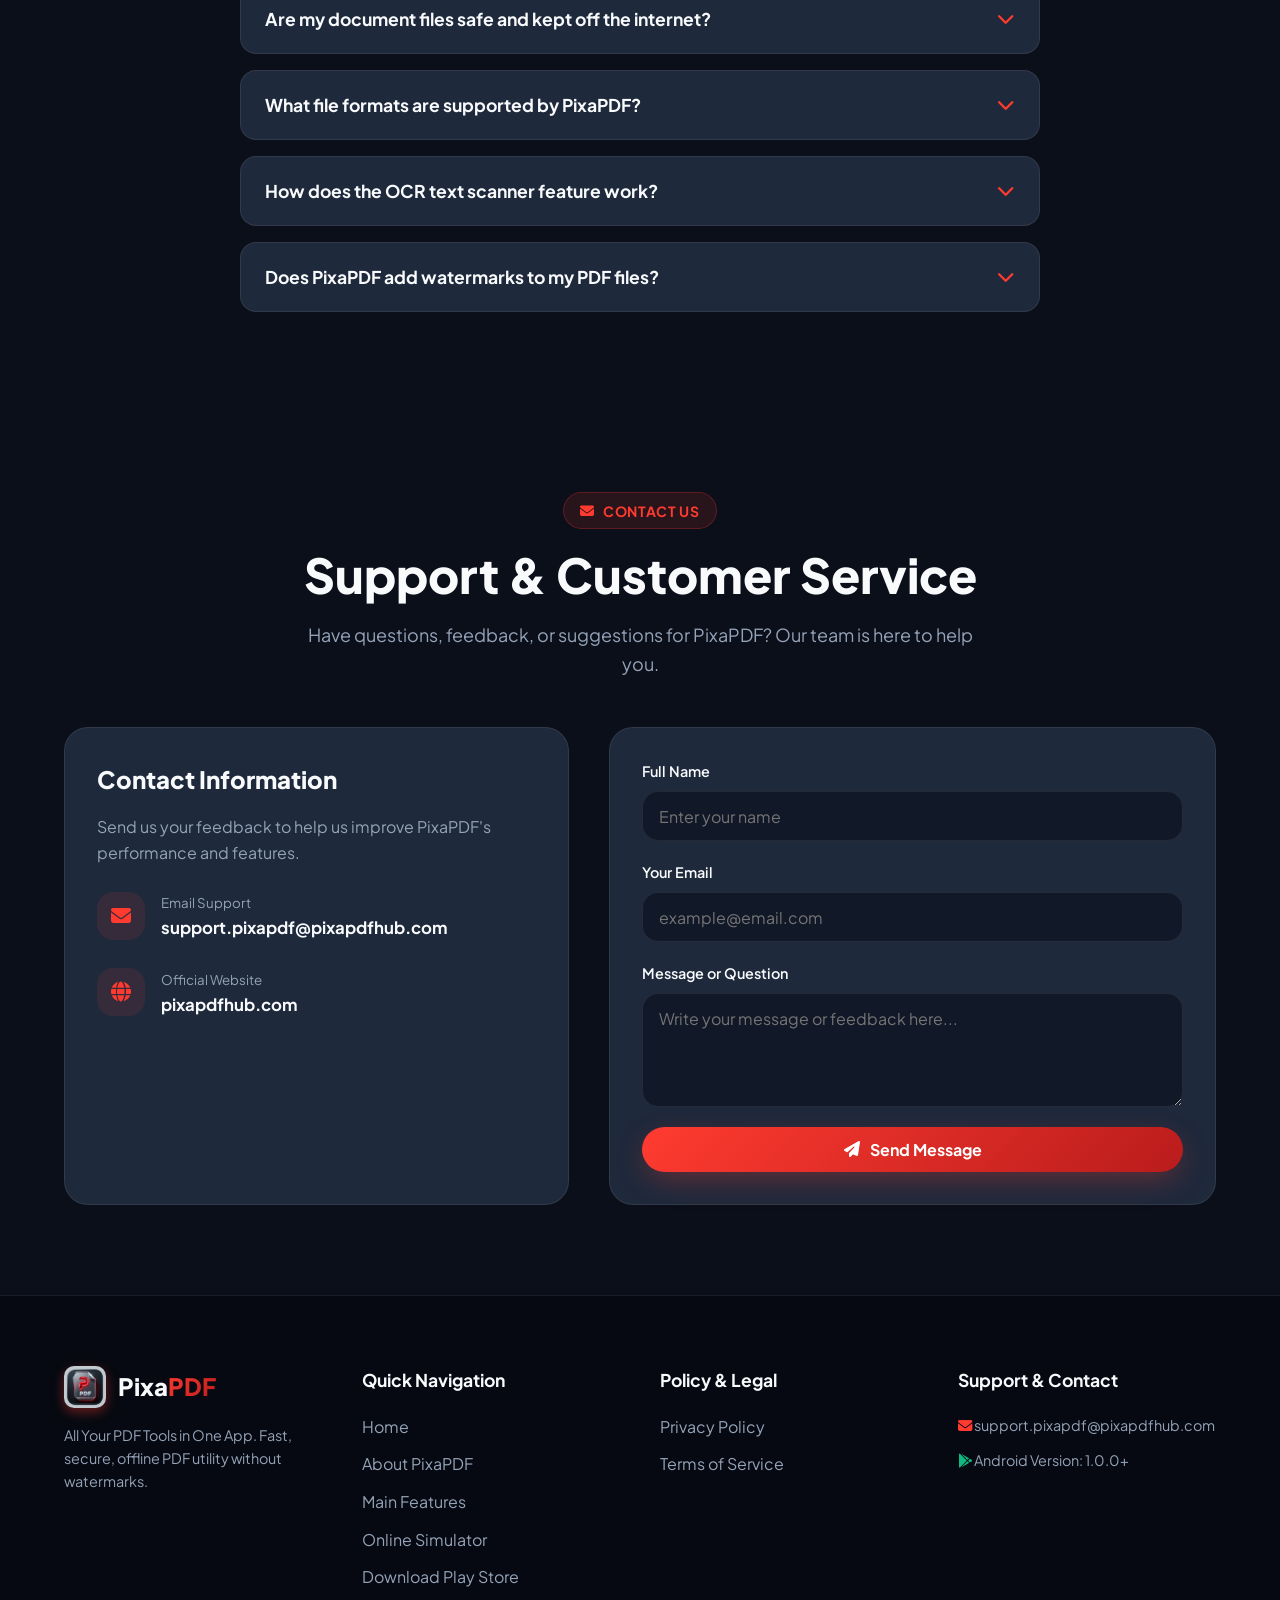
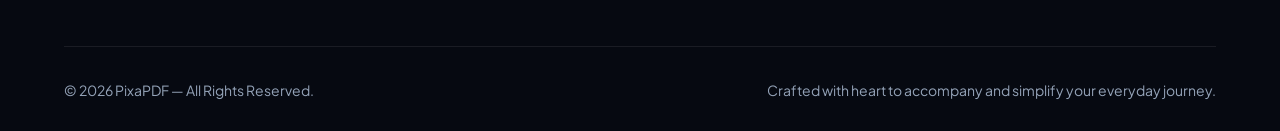
==== commit 74be4df6: "Integrate real contact form delivery to support.pixapdf@pixapdfhub.com via FormSubmit and update app" ====
--- a/index.html
+++ b/index.html
@@ -175,7 +175,7 @@
         <div class="adv-item">
           <div class="adv-icon"><i class="fa-solid fa-microchip"></i></div>
           <div class="adv-info">
-            <h4>Smart AI OCR Technology</h4>
+            <h4>Smart OCR Technology</h4>
             <p>Extract handwriting or text from images into digital text that you can copy instantly.</p>
           </div>
         </div>
@@ -302,8 +302,8 @@
         <!-- Showcase Item 2: OCR Text Extractor -->
         <div class="showcase-card reverse">
           <div class="showcase-info">
-            <div class="showcase-badge accent"><i class="fa-solid fa-wand-magic-sparkles"></i> AI Powered</div>
-            <h3>OCR Text Extractor (Smart AI)</h3>
+            <div class="showcase-badge accent"><i class="fa-solid fa-wand-magic-sparkles"></i>Smart Powered</div>
+            <h3>OCR Text Extractor</h3>
             <p>Turn physical printed documents, notes, receipts, or images into digital editable text. Copy extracted
               text to your clipboard or share with one click.</p>
             <ul class="showcase-highlights">
@@ -342,7 +342,7 @@
         <div class="section-badge"><i class="fa-solid fa-laptop-code"></i> Live Browser Demo</div>
         <h2 class="section-title">Try PixaPDF Simulator in Your Browser</h2>
         <p class="section-subtitle" style="margin-bottom: 2rem;">
-          Test real client-side Image to PDF conversion and AI OCR text extraction directly on our standalone
+          Test real client-side Image to PDF conversion and OCR text extraction directly on our standalone
           interactive simulator page.
         </p>
         <div style="display: flex; justify-content: center; gap: 1rem; flex-wrap: wrap;">
@@ -490,7 +490,7 @@
             <i class="fa-solid fa-chevron-down"></i>
           </div>
           <div class="faq-body">
-            The OCR feature uses local AI intelligence to detect text characters in photos or scanned documents,
+            The OCR feature uses intelligence to detect text characters in photos or scanned documents,
             converting them into plain text that you can freely copy.
           </div>
         </div>
@@ -546,24 +546,28 @@
           </div>
         </div>
 
-        <form class="contact-form" id="contactForm">
+        <form class="contact-form" id="contactForm" action="https://formsubmit.co/support.pixapdf@pixapdfhub.com" method="POST">
+          <input type="hidden" name="_subject" value="New Contact Message from PixaPDF Website">
+          <input type="hidden" name="_template" value="table">
+          <input type="hidden" name="_captcha" value="false">
+
           <div class="form-group">
             <label for="contactName">Full Name</label>
-            <input type="text" id="contactName" class="form-control" placeholder="Enter your name" required>
+            <input type="text" id="contactName" name="name" class="form-control" placeholder="Enter your name" required>
           </div>
 
           <div class="form-group">
             <label for="contactEmail">Your Email</label>
-            <input type="email" id="contactEmail" class="form-control" placeholder="example@email.com" required>
+            <input type="email" id="contactEmail" name="email" class="form-control" placeholder="example@email.com" required>
           </div>
 
           <div class="form-group">
             <label for="contactMessage">Message or Question</label>
-            <textarea id="contactMessage" class="form-control" rows="4"
+            <textarea id="contactMessage" name="message" class="form-control" rows="4"
               placeholder="Write your message or feedback here..." required></textarea>
           </div>
 
-          <button type="submit" class="btn btn-primary">
+          <button type="submit" class="btn btn-primary" id="contactSubmitBtn">
             <i class="fa-solid fa-paper-plane"></i> Send Message
           </button>
         </form>
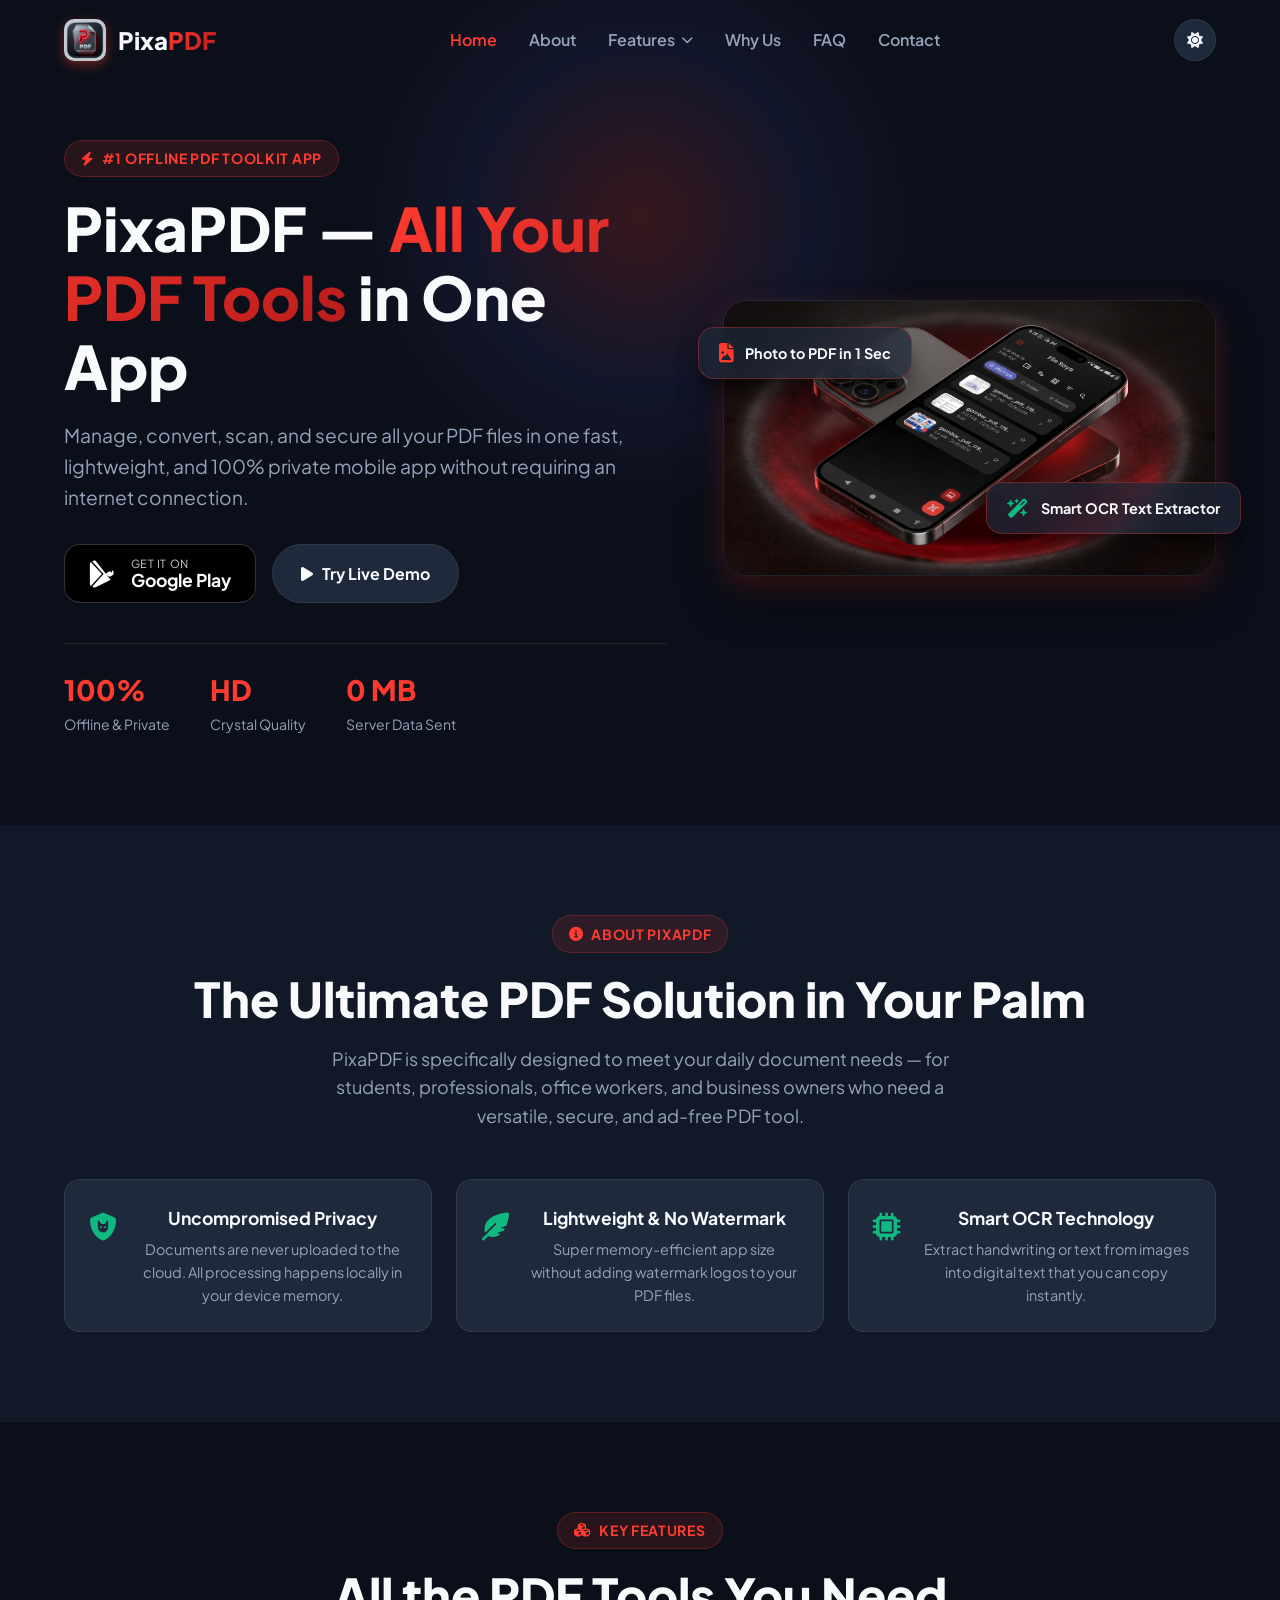
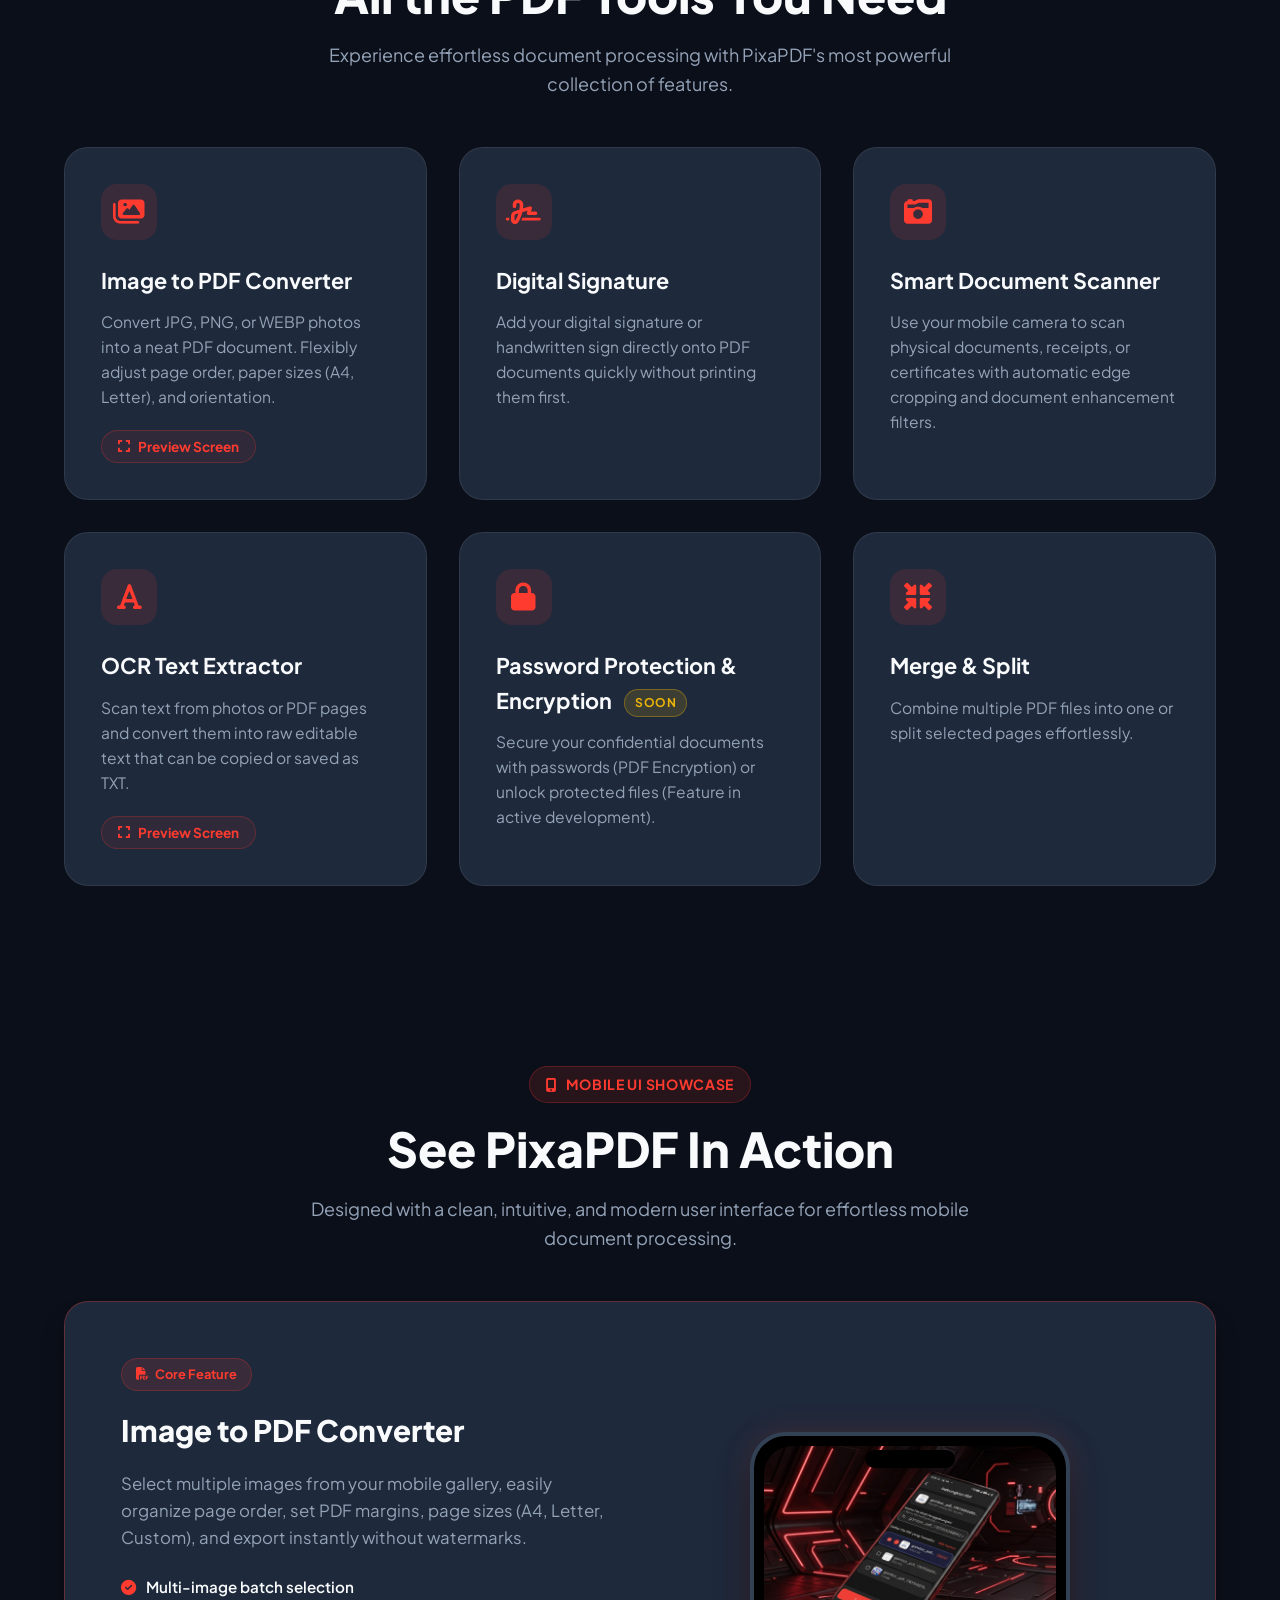
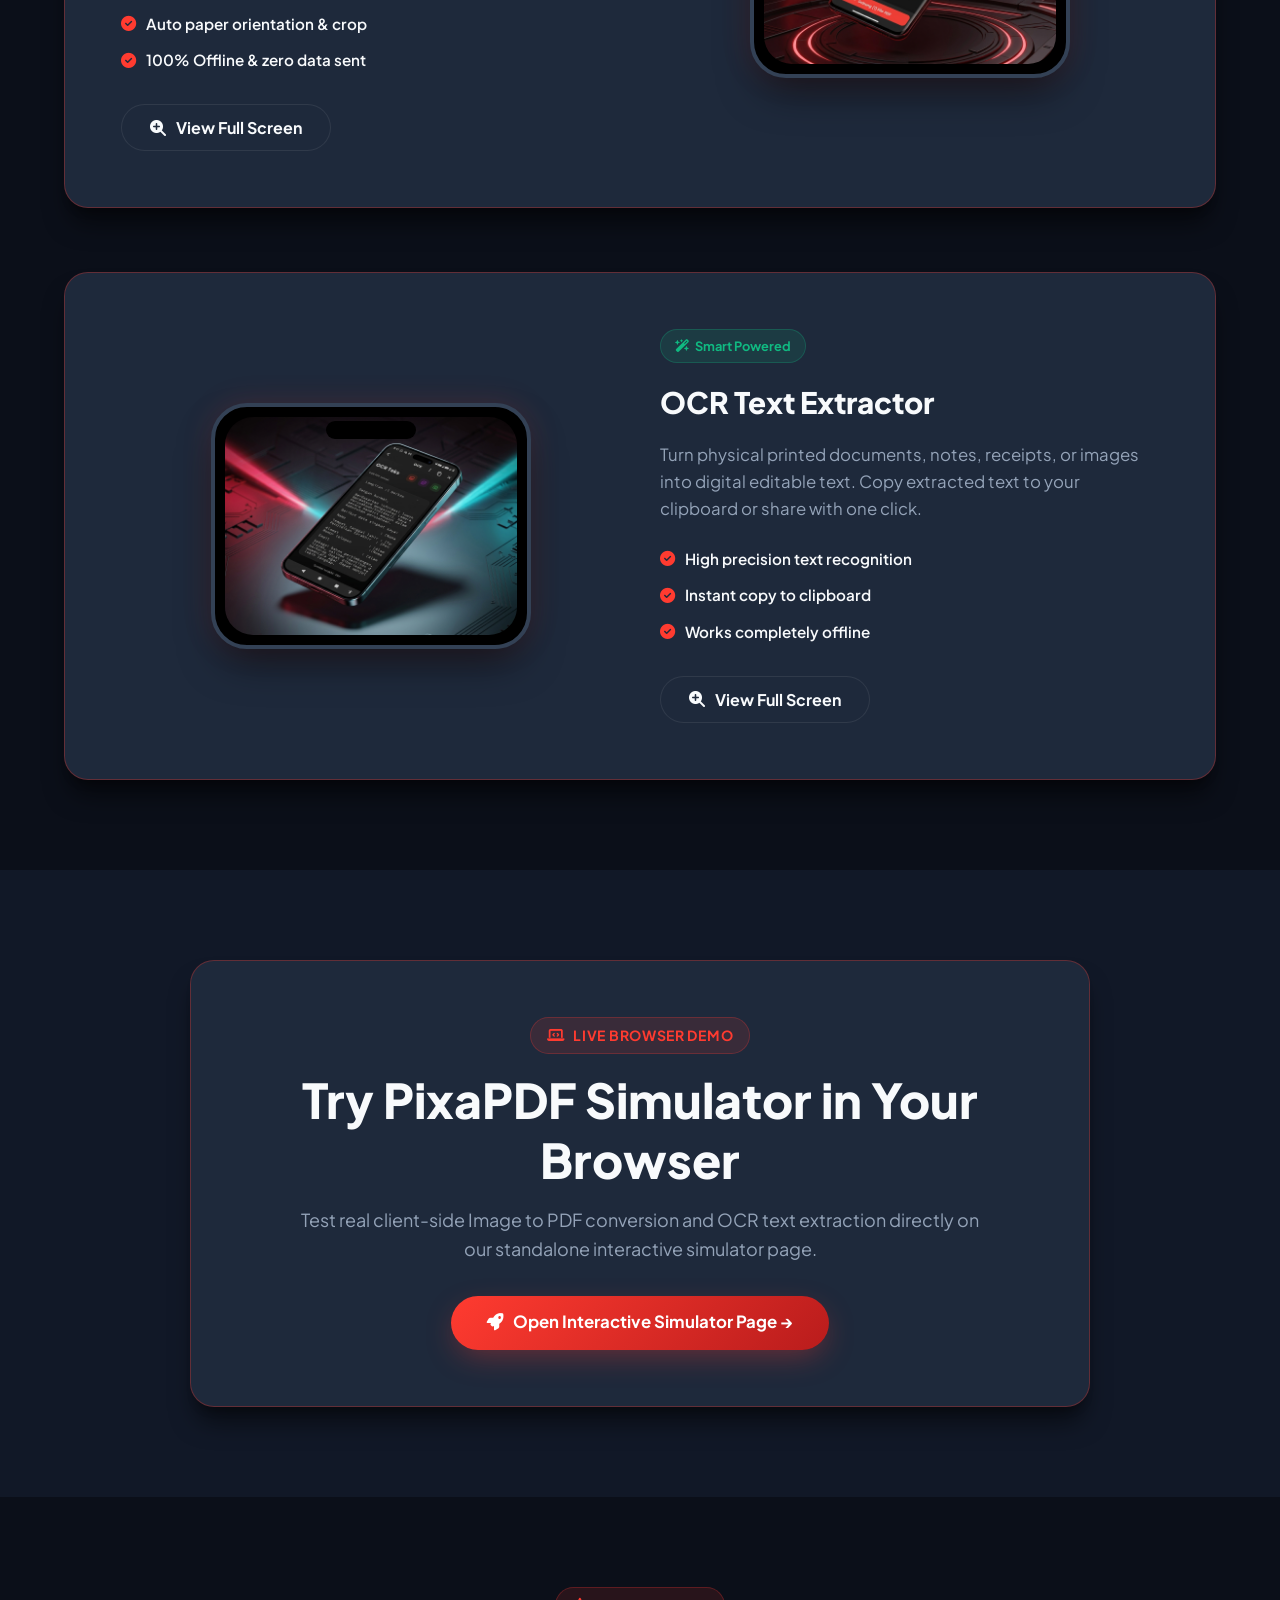
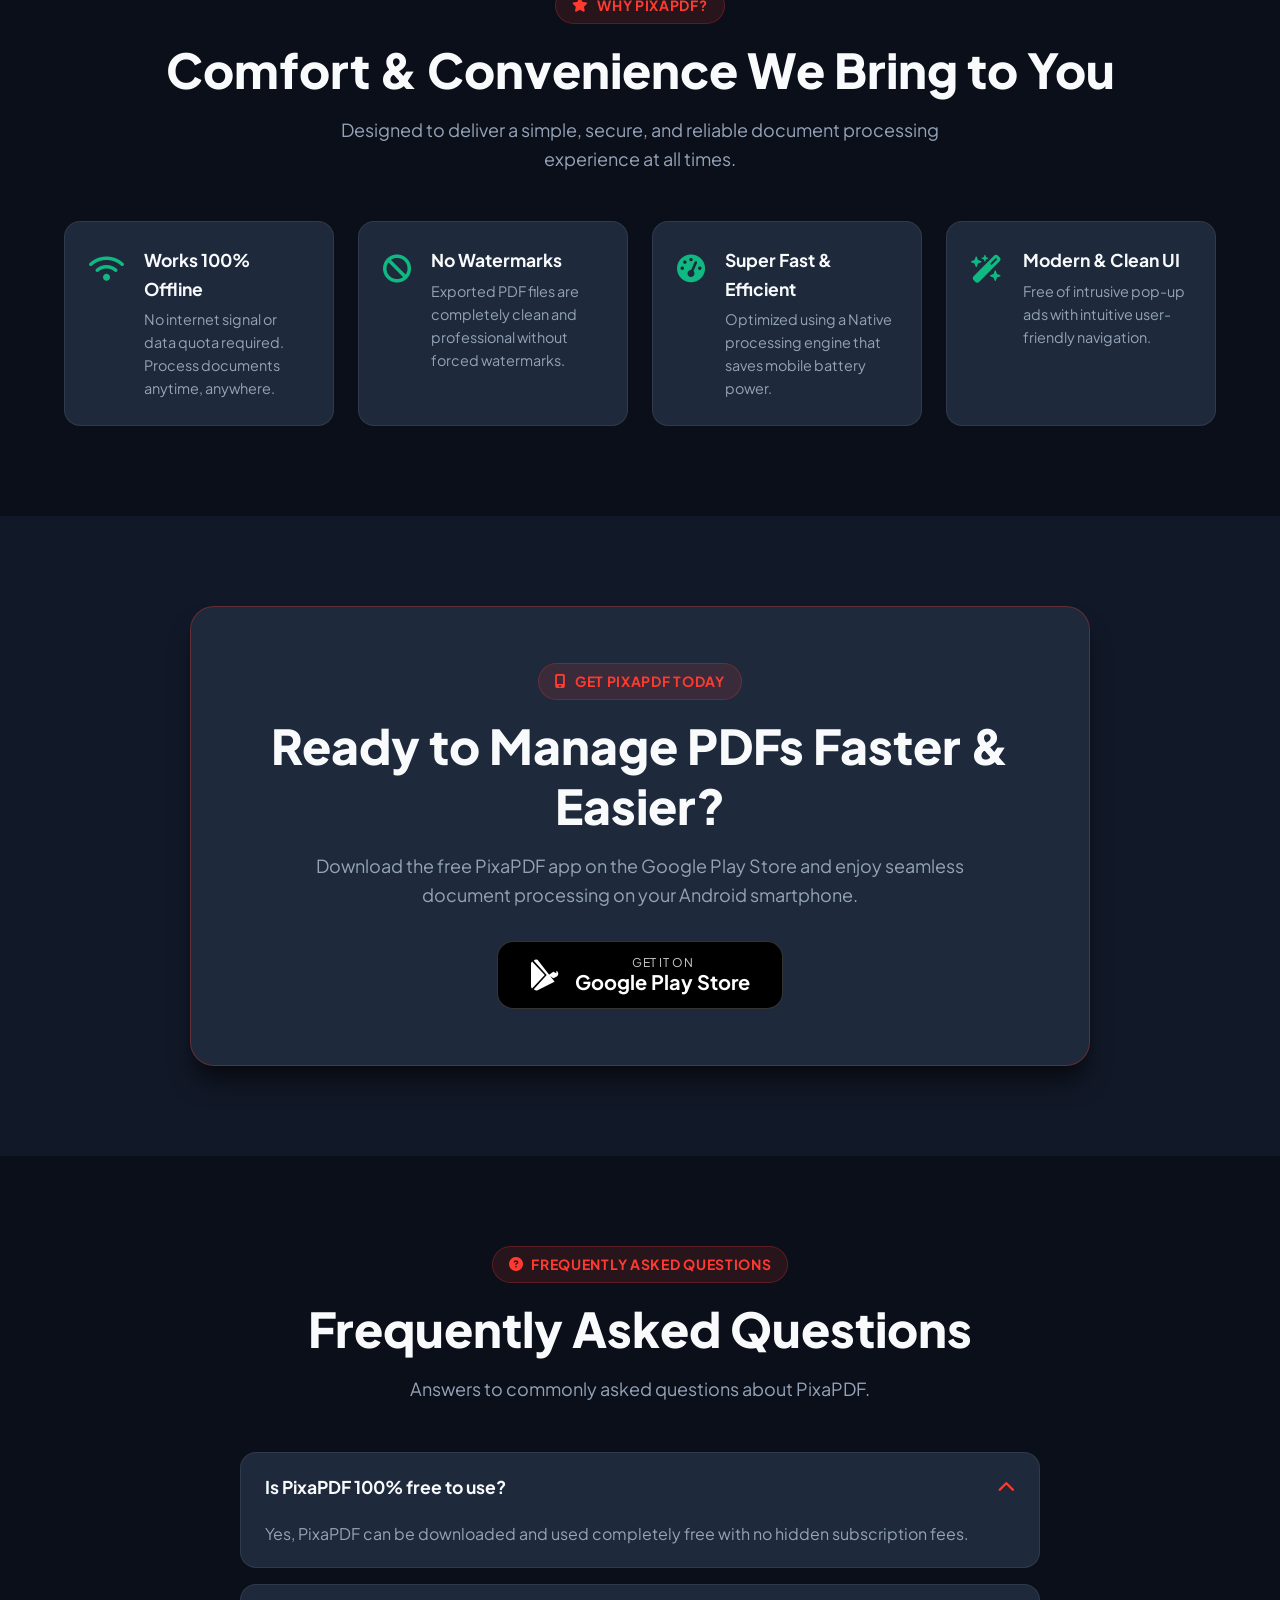
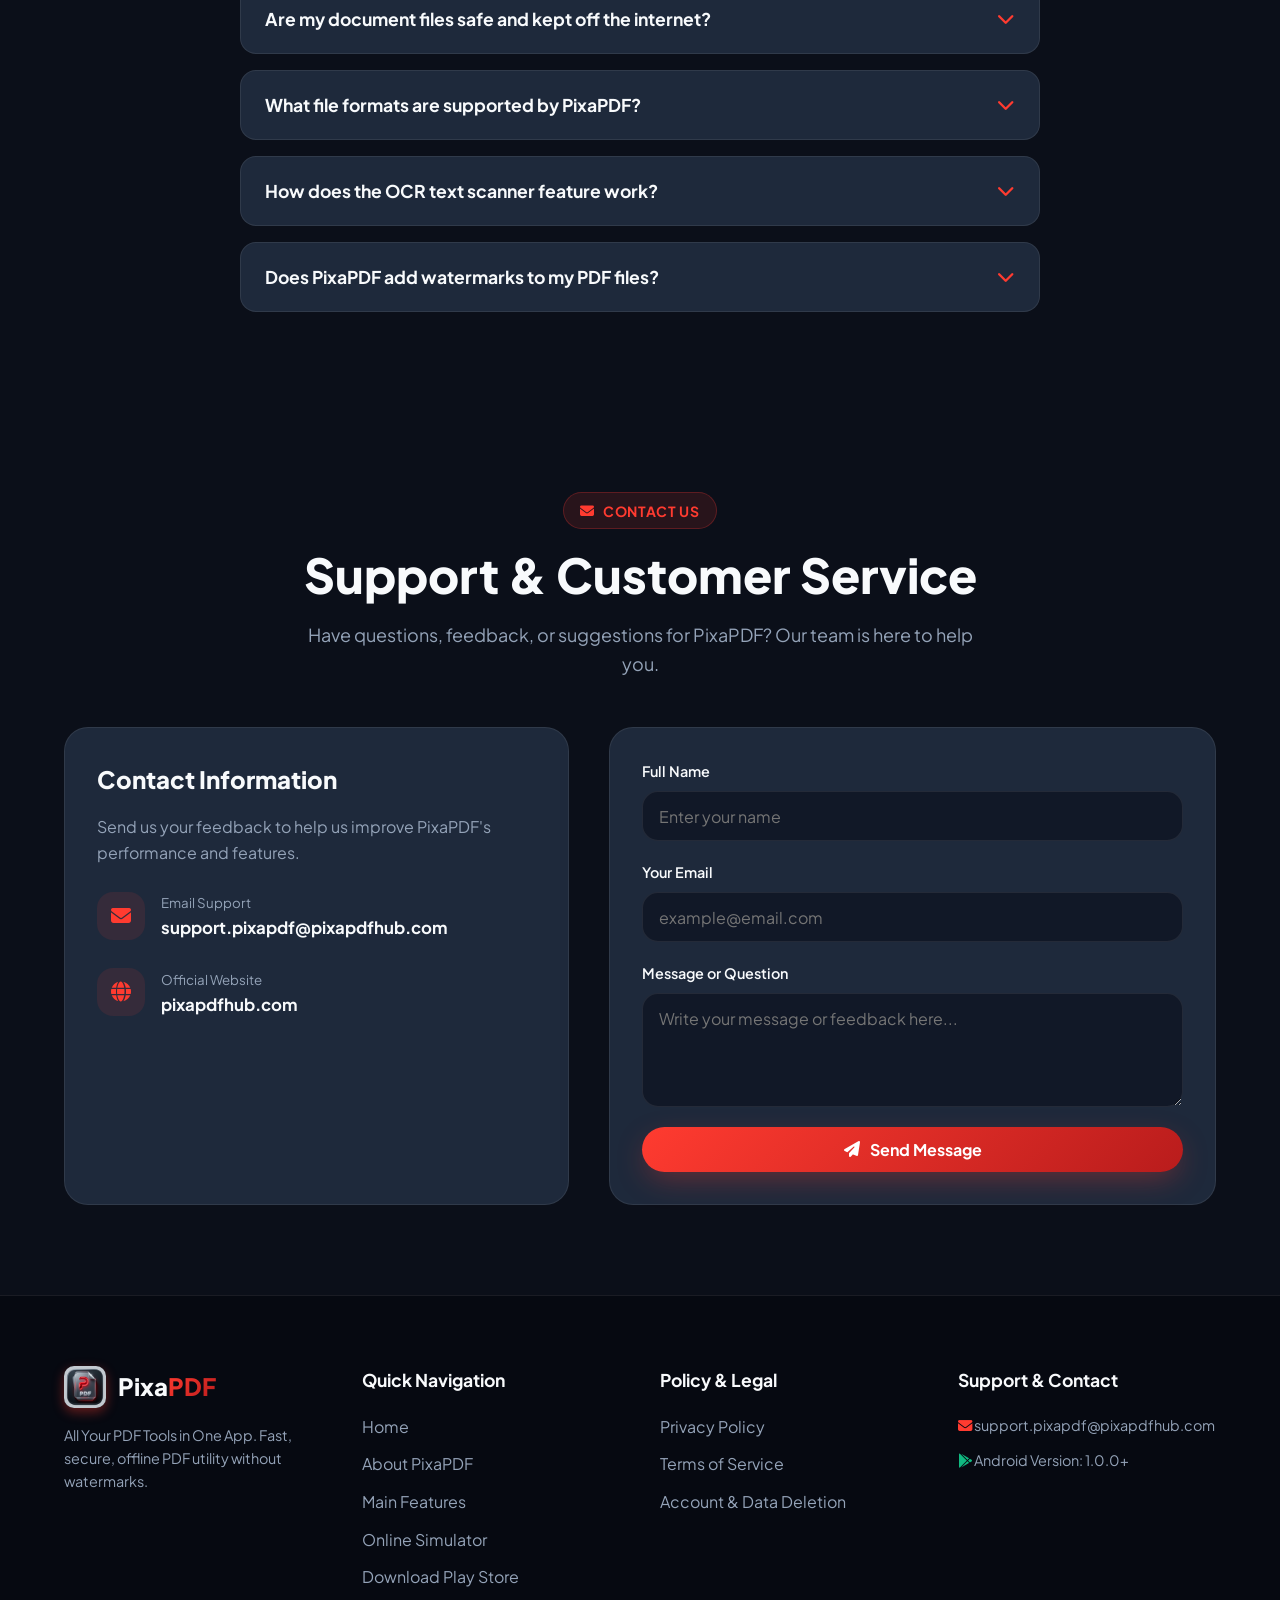
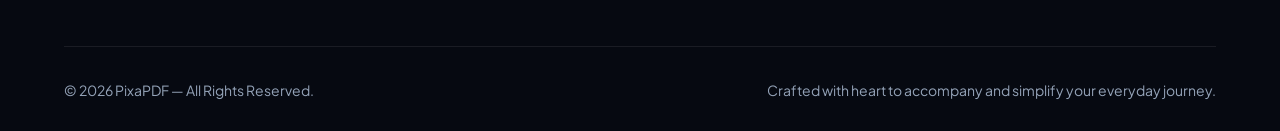
==== commit 90994fd5: "Add Account & Data Deletion Request page and update Privacy Policy contact email" ====
--- a/index.html
+++ b/index.html
@@ -3,7 +3,7 @@
 
 <head>
   <meta charset="UTF-8">
-  <meta name="viewport" content="width=device-width, initial-scale=1.0">
+  <meta name="viewport" content="width=device-width, initial-scale=1.0, maximum-scale=1.0, user-scalable=no, shrink-to-fit=no">
   <title>PixaPDF — All Your PDF Tools in One App | Official Website</title>
   <meta name="description"
     content="Official Website for PixaPDF. Versatile PDF processor app: Image to PDF conversion, Digital Signature, Document Scanner, OCR Text Extraction, PDF Compression, Encryption, & Merge — 100% offline & fast.">
@@ -531,17 +531,17 @@
 
           <div class="contact-method">
             <div class="contact-icon"><i class="fa-solid fa-envelope"></i></div>
-            <div>
+            <div style="min-width: 0; flex: 1; word-break: break-all;">
               <small style="color: var(--text-muted);">Email Support</small>
-              <h4 style="font-size: 1.05rem;">support.pixapdf@pixapdfhub.com</h4>
+              <h4 style="font-size: 1.05rem; word-break: break-all; overflow-wrap: anywhere;">support.pixapdf@pixapdfhub.com</h4>
             </div>
           </div>
 
           <div class="contact-method">
             <div class="contact-icon"><i class="fa-solid fa-globe"></i></div>
-            <div>
+            <div style="min-width: 0; flex: 1; word-break: break-all;">
               <small style="color: var(--text-muted);">Official Website</small>
-              <h4 style="font-size: 1.05rem;">pixapdfhub.com</h4>
+              <h4 style="font-size: 1.05rem; word-break: break-all;">pixapdfhub.com</h4>
             </div>
           </div>
         </div>
@@ -607,6 +607,7 @@
           <ul class="footer-links">
             <li><a href="privacy.html" target="_blank">Privacy Policy</a></li>
             <li><a href="terms.html" target="_blank">Terms of Service</a></li>
+            <li><a href="delete-account.html">Account & Data Deletion</a></li>
           </ul>
         </div>
 
--- a/css/style.css
+++ b/css/style.css
@@ -11,6 +11,7 @@
   --bg-main: #0B0F19;
   --bg-surface: #111827;
   --bg-card: #1E293B;
+  --bg-footer: #060911;
   --bg-glass: rgba(30, 41, 59, 0.7);
   --border-color: rgba(255, 255, 255, 0.08);
   --border-glow: rgba(255, 59, 48, 0.3);
@@ -38,21 +39,22 @@
   --transition: all 0.3s cubic-bezier(0.4, 0, 0.2, 1);
 }
 
-/* --- Light Theme Overrides --- */
+/* --- Light Theme Overrides (Eye-Comfort Soft Contrast) --- */
 [data-theme="light"] {
-  --bg-main: #F8FAFC;
-  --bg-surface: #FFFFFF;
+  --bg-main: #EEF2F6;
+  --bg-surface: #F8FAFC;
   --bg-card: #FFFFFF;
-  --bg-glass: rgba(255, 255, 255, 0.85);
-  --border-color: rgba(15, 23, 42, 0.08);
+  --bg-footer: #E2E8F0;
+  --bg-glass: rgba(248, 250, 252, 0.88);
+  --border-color: rgba(15, 23, 42, 0.1);
   --border-glow: rgba(255, 59, 48, 0.25);
 
-  --text-main: #0F172A;
-  --text-muted: #64748B;
+  --text-main: #1E293B;
+  --text-muted: #475569;
   --text-inverse: #FFFFFF;
 
   --shadow-sm: 0 4px 6px -1px rgba(0, 0, 0, 0.05);
-  --shadow-lg: 0 20px 25px -5px rgba(15, 23, 42, 0.1);
+  --shadow-lg: 0 20px 25px -5px rgba(15, 23, 42, 0.08);
 }
 
 /* --- Reset & Base --- */
@@ -68,12 +70,18 @@
   background-color: var(--bg-main);
   color: var(--text-main);
   line-height: 1.6;
+  touch-action: manipulation;
+  -webkit-text-size-adjust: 100%;
+  -ms-text-size-adjust: 100%;
 }
 
 body {
   overflow-x: hidden;
   min-height: 100vh;
   transition: background-color 0.3s ease, color 0.3s ease;
+  touch-action: manipulation;
+  -webkit-text-size-adjust: 100%;
+  -ms-text-size-adjust: 100%;
 }
 
 a {
@@ -798,8 +806,8 @@
 }
 
 .code-box {
-  background: #090D16;
-  color: #38BDF8;
+  background: var(--bg-surface);
+  color: var(--primary);
   padding: 1.25rem;
   border-radius: var(--radius-md);
   font-family: monospace;
@@ -807,7 +815,7 @@
   display: flex;
   align-items: center;
   justify-content: space-between;
-  border: 1px solid rgba(255,255,255,0.1);
+  border: 1px solid var(--border-color);
   margin: 1.25rem 0;
   overflow-x: auto;
 }
@@ -961,10 +969,11 @@
 
 /* --- Footer --- */
 .footer {
-  background: #060911;
+  background: var(--bg-footer);
   border-top: 1px solid var(--border-color);
   padding: 70px 0 30px 0;
   color: var(--text-muted);
+  transition: background-color 0.3s ease, color 0.3s ease, border-color 0.3s ease;
 }
 
 .footer-grid {
@@ -1352,3 +1361,109 @@
   border: 1px solid var(--border-color);
 }
 
+/* ==========================================================================
+   SMARTPHONE FLEXIBLE UI & TOUCH LOCK ENHANCEMENTS
+   ========================================================================== */
+@media (max-width: 576px) {
+  .container {
+    padding: 0 1rem;
+  }
+
+  .hero {
+    padding-top: 100px;
+    padding-bottom: 2rem;
+  }
+
+  .hero h1 {
+    font-size: 1.85rem !important;
+    line-height: 1.25 !important;
+  }
+
+  .hero p, .section-subtitle {
+    font-size: 0.92rem !important;
+  }
+
+  .hero-buttons {
+    flex-direction: column;
+    width: 100%;
+    gap: 0.75rem;
+  }
+
+  .btn, .playstore-badge {
+    width: 100%;
+    justify-content: center;
+    text-align: center;
+    box-sizing: border-box;
+  }
+
+  .phone-frame {
+    width: 250px;
+    max-width: 85vw;
+  }
+
+  .simulator-box {
+    padding: 1.25rem 0.85rem;
+  }
+
+  .simulator-tabs {
+    flex-direction: column;
+    gap: 0.5rem;
+  }
+
+  .sim-tab {
+    width: 100%;
+    justify-content: center;
+  }
+
+  .contact-grid {
+    grid-template-columns: 1fr !important;
+    gap: 1.25rem !important;
+    width: 100% !important;
+    max-width: 100% !important;
+  }
+
+  .contact-info-card, .contact-form {
+    padding: 1.25rem 1rem !important;
+    width: 100% !important;
+    max-width: 100% !important;
+    box-sizing: border-box !important;
+    overflow: hidden !important;
+  }
+
+  .contact-method {
+    align-items: flex-start !important;
+    gap: 0.75rem !important;
+    width: 100% !important;
+  }
+
+  .contact-method div {
+    min-width: 0 !important;
+    flex: 1 !important;
+    word-break: break-word !important;
+    overflow-wrap: anywhere !important;
+  }
+
+  .contact-method h4 {
+    font-size: 0.88rem !important;
+    word-break: break-all !important;
+    overflow-wrap: anywhere !important;
+  }
+
+  .contact-icon {
+    flex-shrink: 0 !important;
+    width: 40px !important;
+    height: 40px !important;
+    font-size: 1.1rem !important;
+  }
+
+  .footer {
+    padding: 50px 0 25px 0;
+  }
+
+  .footer-bottom {
+    flex-direction: column;
+    text-align: center;
+    gap: 0.5rem;
+  }
+}
+
